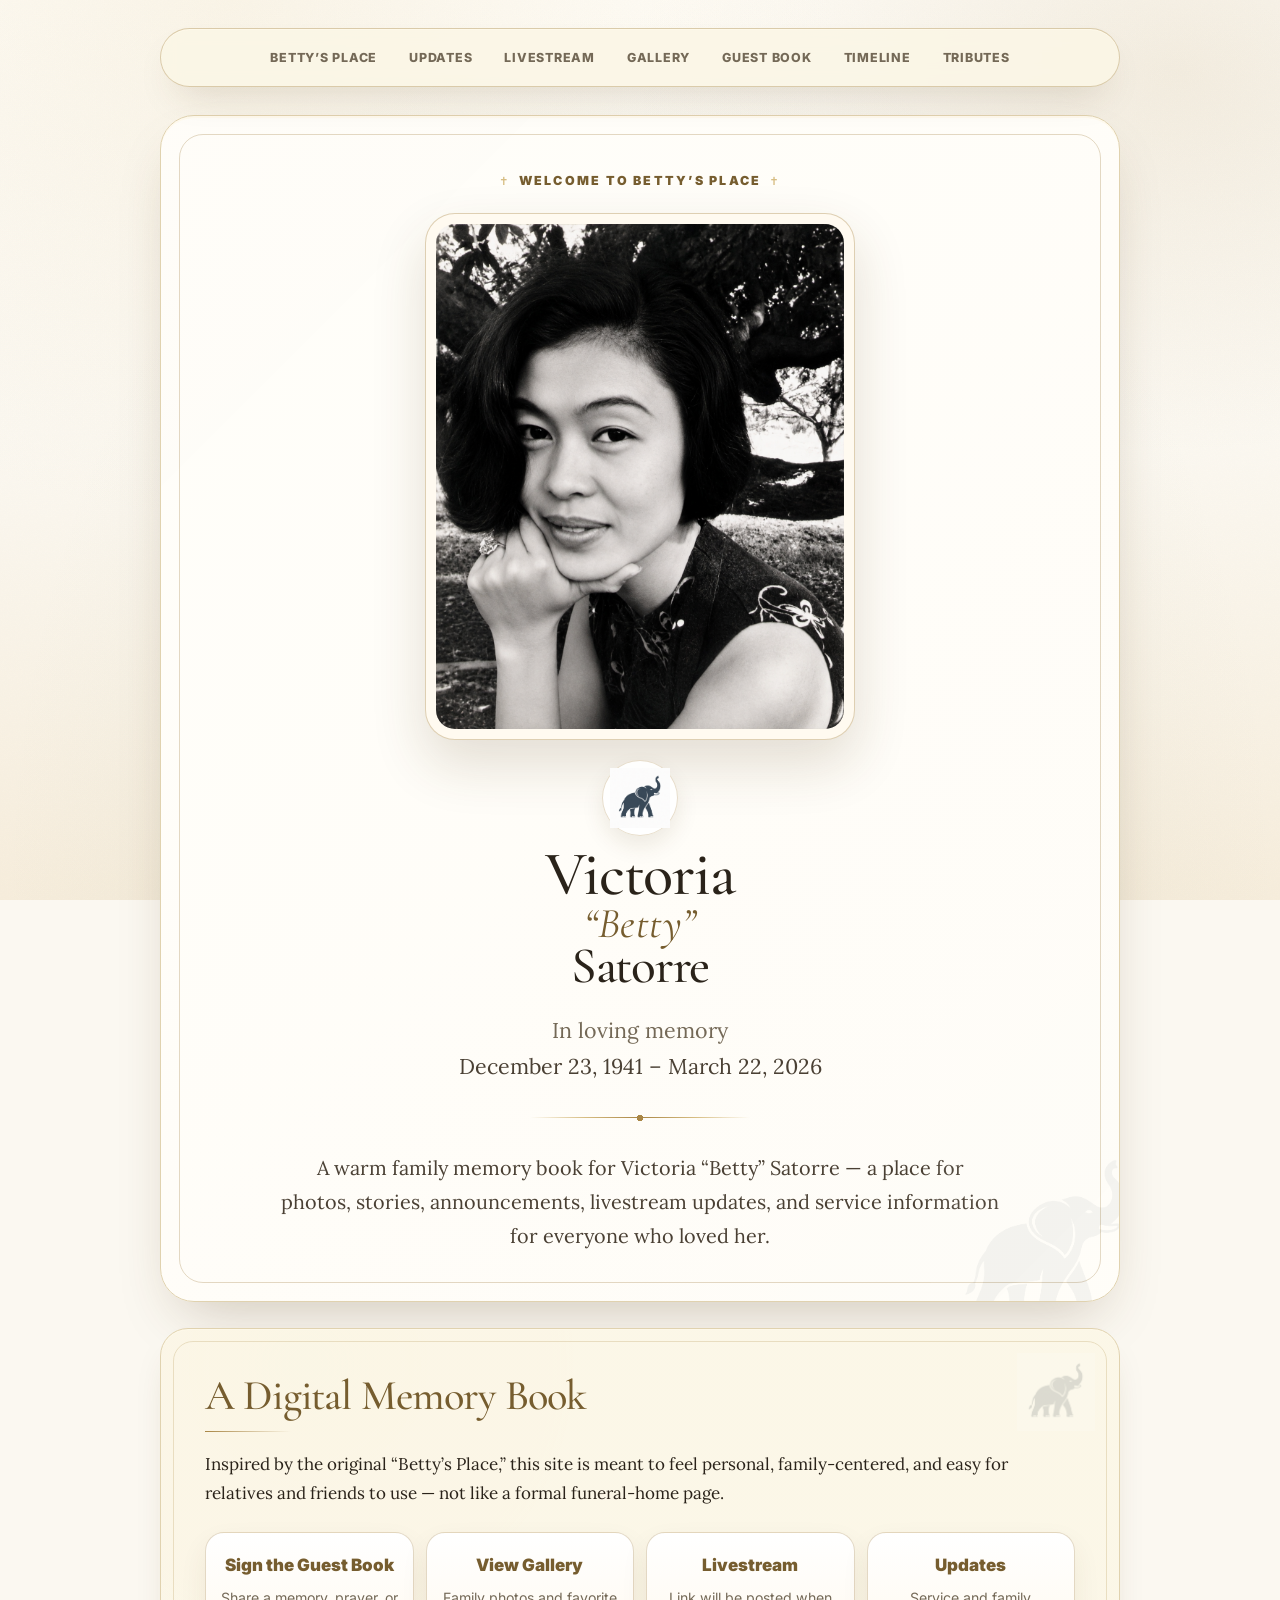
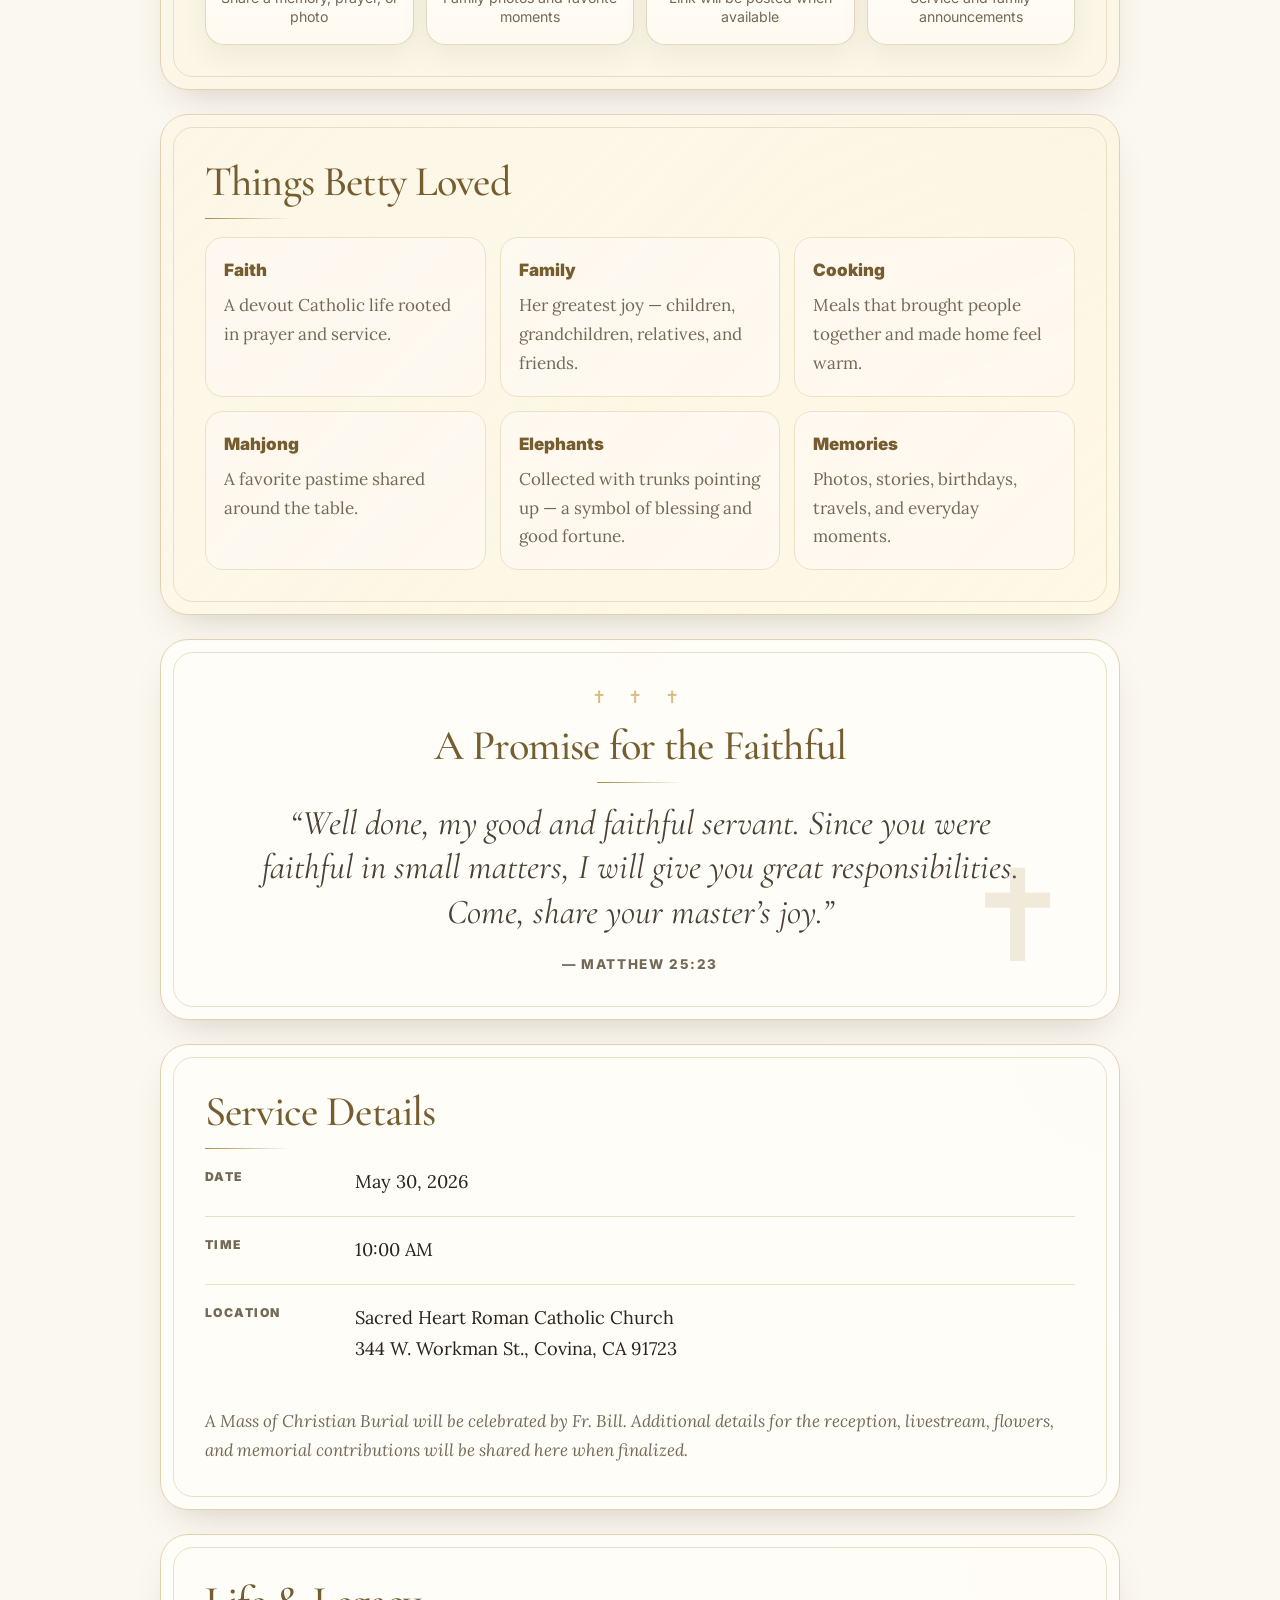
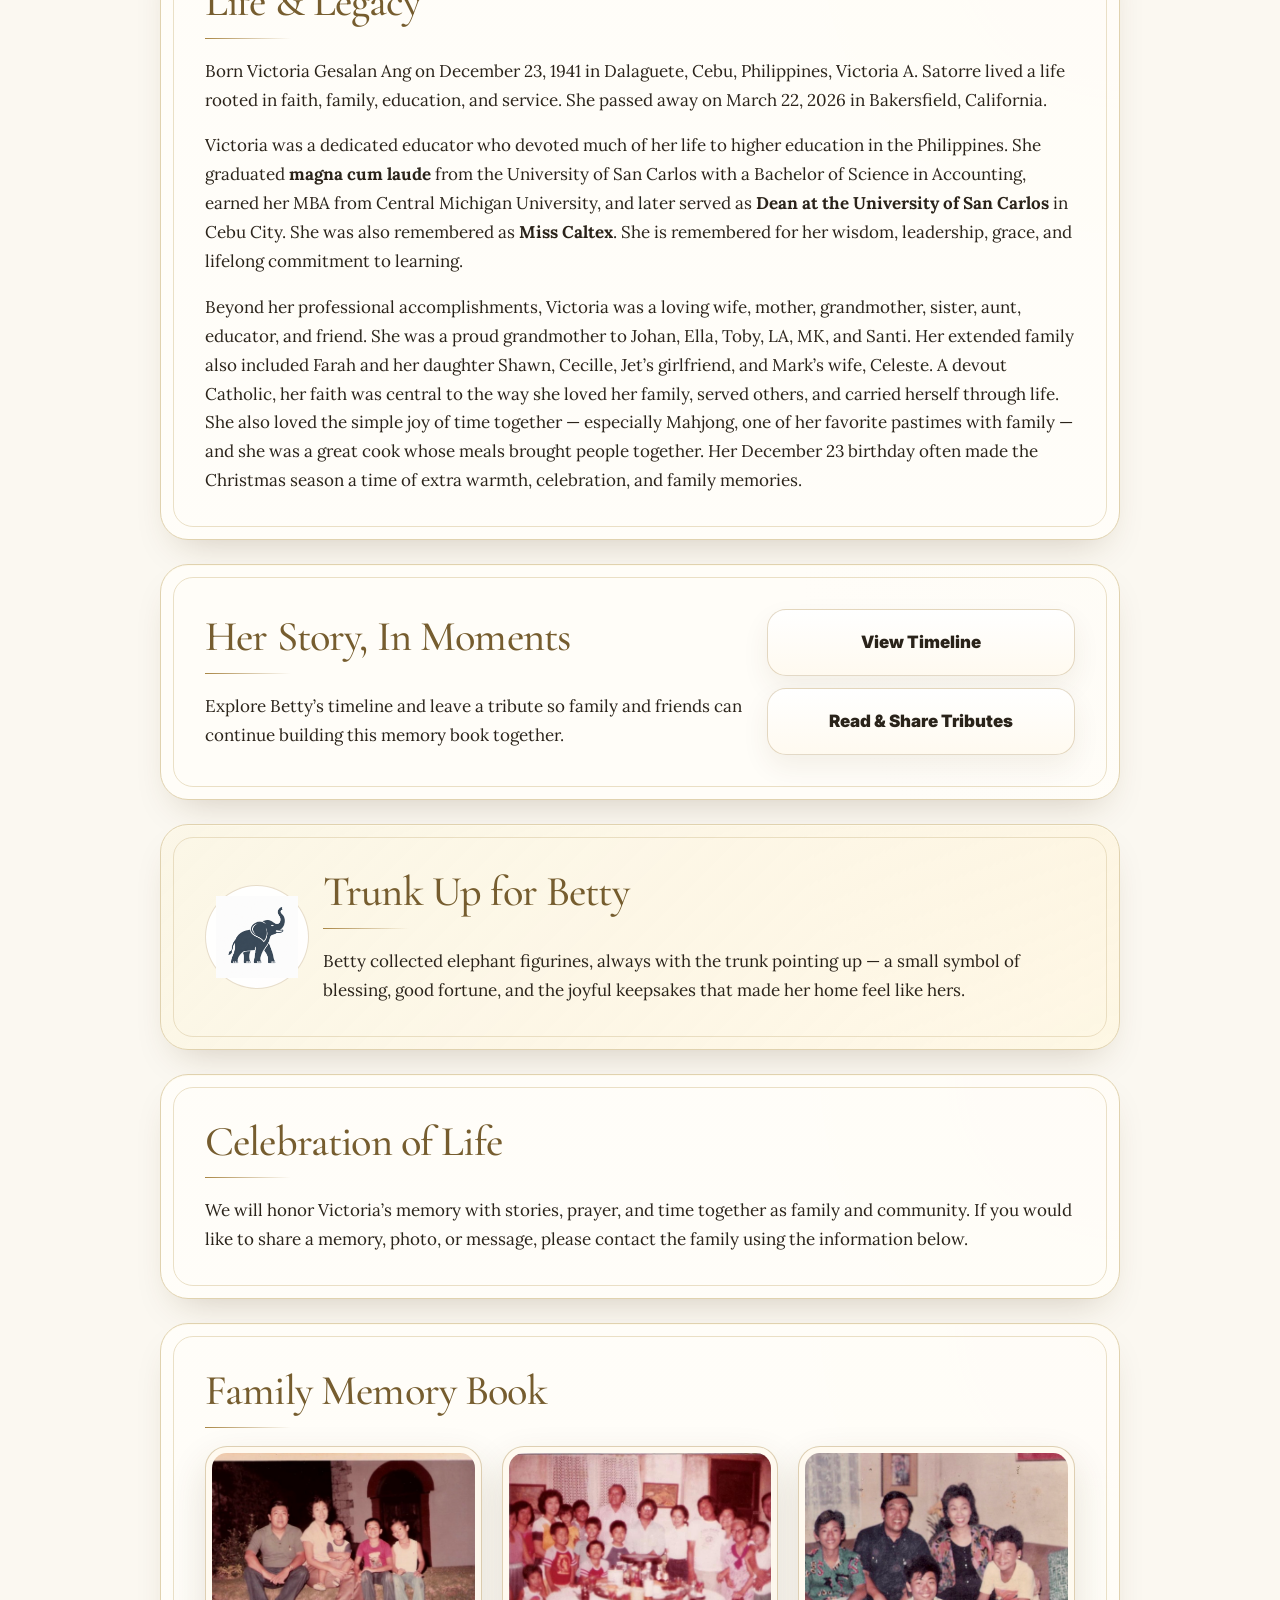
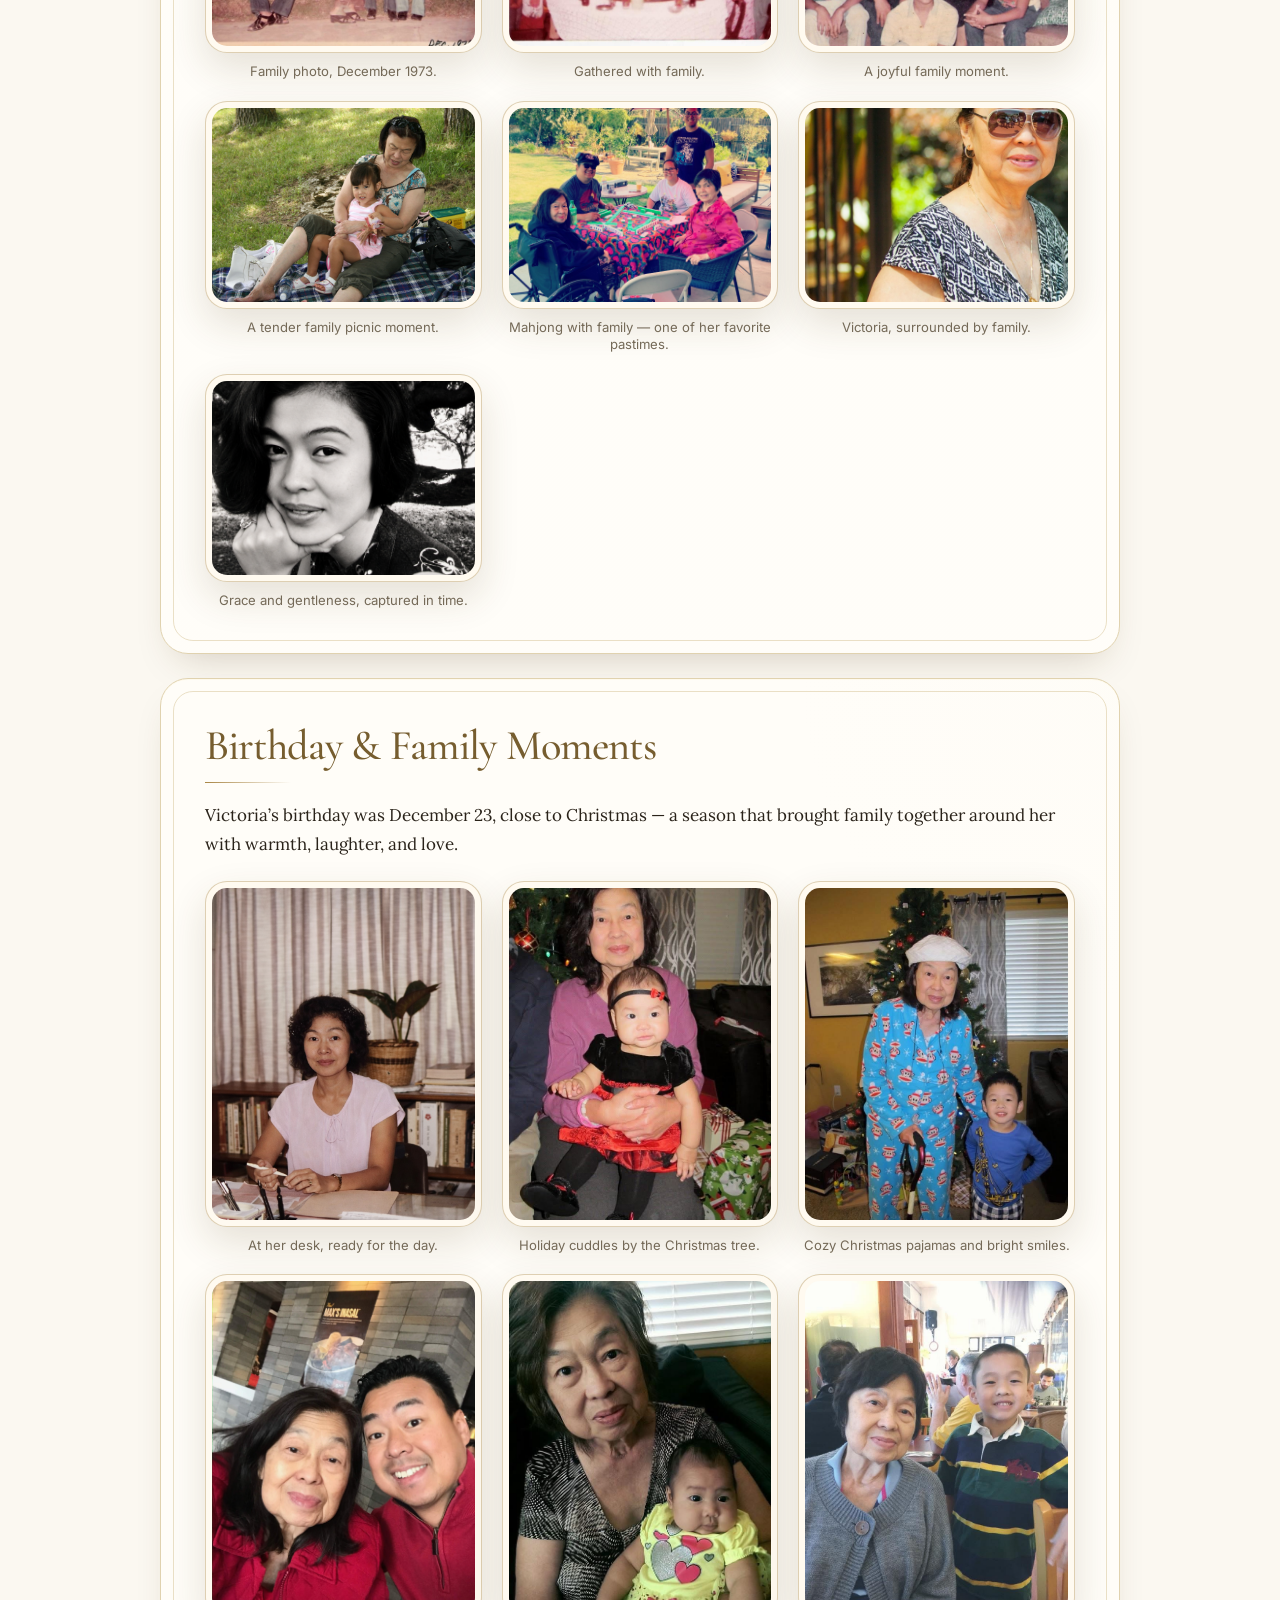
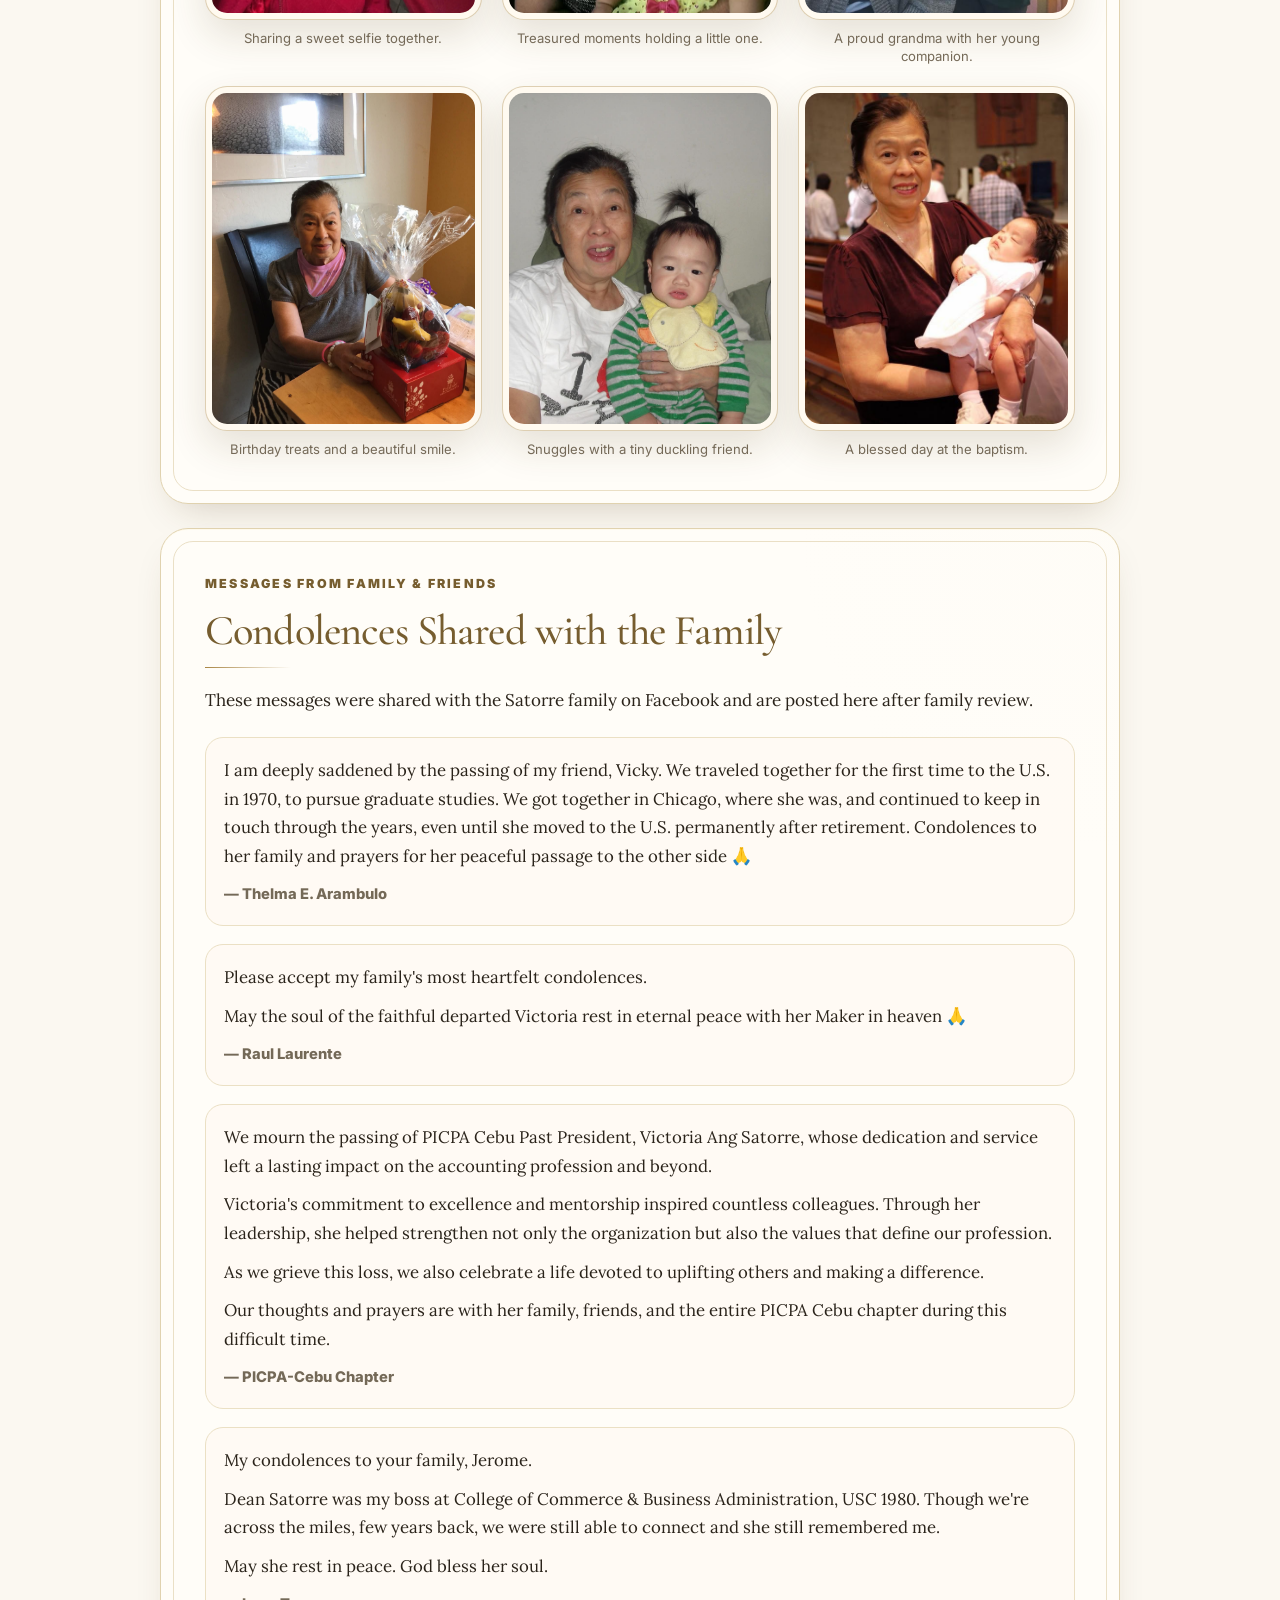
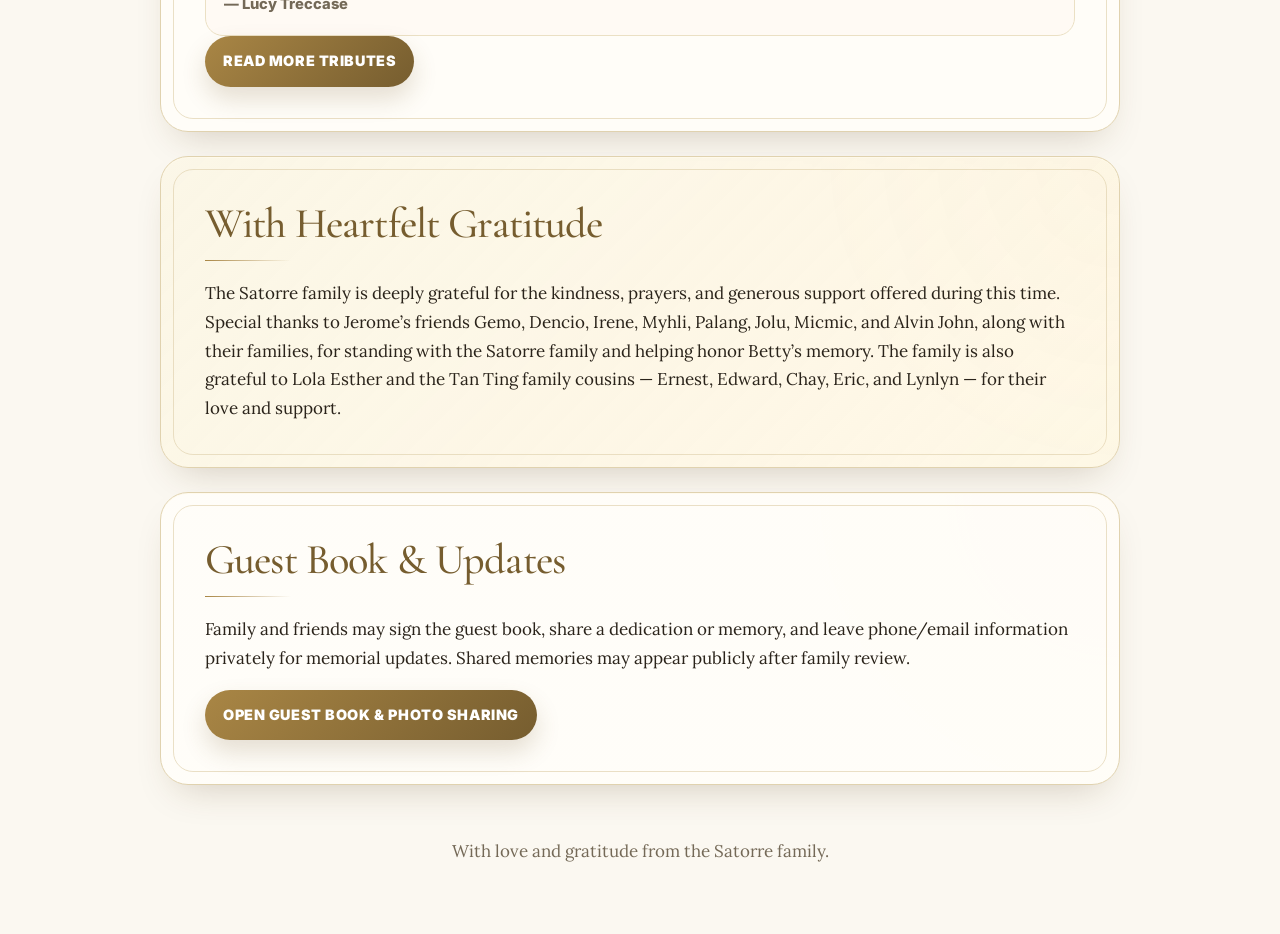
==== index.html @ 103a9309 "Add Catholic scripture promise and cross accents" ====
<!doctype html>
<html lang="en">
<head>
  <meta charset="utf-8" />
  <meta name="viewport" content="width=device-width, initial-scale=1" />
  <title>Betty’s Place | Remembering Victoria “Betty” Satorre</title>
  <meta name="description" content="Betty’s Place — a warm digital memory book for Victoria “Betty” Satorre, with service details, photos, announcements, livestream updates, and guest book information." />
  <meta property="og:title" content="Betty’s Place | Remembering Victoria “Betty” Satorre" />
  <meta property="og:description" content="A warm family memory book for Victoria “Betty” Satorre with service details, gallery, guest book, livestream updates, and tributes." />
  <meta property="og:image" content="http://victoria.satorre.us/assets/bettys-place-facebook-link-post-2026-05-12.jpg" />
  <meta property="og:url" content="http://victoria.satorre.us/" />
  <meta name="twitter:card" content="summary_large_image" />
  <link rel="stylesheet" href="styles.css" />
</head>
<body>
  <main class="page">


    <nav class="site-nav" aria-label="Memorial site navigation">
      <a href="index.html">Betty’s Place</a>
      <a href="announcements.html">Updates</a>
      <a href="livestream.html">Livestream</a>
      <a href="gallery.html">Gallery</a>
      <a href="share.html">Guest Book</a>
      <a href="timeline.html">Timeline</a>
      <a href="tributes.html">Tributes</a>
    </nav>
    <section class="hero" aria-labelledby="title">
      <p class="eyebrow">Welcome to Betty’s Place</p>
      <figure class="hero-photo hero-photo-primary">
        <img src="assets/photos/shared/victoria-young-portrait-bw.png" alt="Black-and-white portrait of Victoria “Betty” Satorre as a young woman" />
      </figure>
      <div class="hero-title-lockup">
        <div class="elephant-charm" aria-label="Trunk-up elephant motif honoring Betty’s figurine collection">
          <img src="assets/betty-elephant-logo.png" alt="" aria-hidden="true" />
        </div>
        <h1 id="title"><span>Victoria</span> <em>“Betty”</em> <span>Satorre</span></h1>
      </div>
      <p class="dates">In loving memory<br><span>December 23, 1941 – March 22, 2026</span></p>
      <div class="divider" aria-hidden="true"></div>
      <p class="intro">
        A warm family memory book for Victoria “Betty” Satorre — a place for photos,
        stories, announcements, livestream updates, and service information for everyone
        who loved her.
      </p>
    </section>


    <section class="card memory-book" aria-labelledby="memory-book-title">
      <h2 id="memory-book-title">A Digital Memory Book</h2>
      <p>
        Inspired by the original “Betty’s Place,” this site is meant to feel personal,
        family-centered, and easy for relatives and friends to use — not like a formal
        funeral-home page.
      </p>
      <div class="feature-links" aria-label="Quick links">
        <a href="share.html"><span>Sign the Guest Book</span><small>Share a memory, prayer, or photo</small></a>
        <a href="gallery.html"><span>View Gallery</span><small>Family photos and favorite moments</small></a>
        <a href="livestream.html"><span>Livestream</span><small>Link will be posted when available</small></a>
        <a href="announcements.html"><span>Updates</span><small>Service and family announcements</small></a>
      </div>
    </section>


    <section class="card loved-card" aria-labelledby="things-loved">
      <h2 id="things-loved">Things Betty Loved</h2>
      <div class="loved-grid">
        <div><strong>Faith</strong><span>A devout Catholic life rooted in prayer and service.</span></div>
        <div><strong>Family</strong><span>Her greatest joy — children, grandchildren, relatives, and friends.</span></div>
        <div><strong>Cooking</strong><span>Meals that brought people together and made home feel warm.</span></div>
        <div><strong>Mahjong</strong><span>A favorite pastime shared around the table.</span></div>
        <div><strong>Elephants</strong><span>Collected with trunks pointing up — a symbol of blessing and good fortune.</span></div>
        <div><strong>Memories</strong><span>Photos, stories, birthdays, travels, and everyday moments.</span></div>
      </div>
    </section>

    <section class="card scripture-card" aria-labelledby="faith-promise">
      <p class="cross-row" aria-hidden="true">✝︎ ✝︎ ✝︎</p>
      <h2 id="faith-promise">A Promise for the Faithful</h2>
      <blockquote>
        <p>“Well done, my good and faithful servant. Since you were faithful in small matters, I will give you great responsibilities. Come, share your master’s joy.”</p>
        <cite>— Matthew 25:23</cite>
      </blockquote>
    </section>

    <section class="card details" aria-labelledby="service-details">
      <h2 id="service-details">Service Details</h2>
      <dl>
        <div>
          <dt>Date</dt>
          <dd>May 30, 2026</dd>
        </div>
        <div>
          <dt>Time</dt>
          <dd>10:00 AM</dd>
        </div>
        <div>
          <dt>Location</dt>
          <dd>
            Sacred Heart Roman Catholic Church<br />
            344 W. Workman St., Covina, CA 91723
          </dd>
        </div>
      </dl>
      <p class="note">
        A Mass of Christian Burial will be celebrated by Fr. Bill.
        Additional details for the reception, livestream, flowers,
        and memorial contributions will be shared here when finalized.
      </p>
    </section>

    <section class="card" aria-labelledby="legacy">
      <h2 id="legacy">Life &amp; Legacy</h2>
      <p>
        Born Victoria Gesalan Ang on December 23, 1941 in Dalaguete, Cebu, Philippines,
        Victoria A. Satorre lived a life rooted in faith, family, education, and service.
        She passed away on March 22, 2026 in Bakersfield, California.
      </p>
      <p>
        Victoria was a dedicated educator who devoted much of her life to higher education
        in the Philippines. She graduated <strong>magna cum laude</strong> from the University of
        San Carlos with a Bachelor of Science in Accounting, earned her MBA from
        Central Michigan University, and later served as <strong>Dean at the University of San Carlos</strong>
        in Cebu City. She was also remembered as <strong>Miss Caltex</strong>. She is remembered for
        her wisdom, leadership, grace, and lifelong commitment to learning.
      </p>
      <p>
        Beyond her professional accomplishments, Victoria was a loving wife, mother,
        grandmother, sister, aunt, educator, and friend. She was a proud grandmother to
        Johan, Ella, Toby, LA, MK, and Santi. Her extended family also included Farah and
        her daughter Shawn, Cecille, Jet’s girlfriend, and Mark’s wife, Celeste. A devout Catholic, her faith
        was central to the way she loved her family, served others, and carried herself through life.
        She also loved the simple joy of time together — especially Mahjong, one of her
        favorite pastimes with family — and she was a great cook whose meals brought people
        together. Her December 23 birthday often made the Christmas season a time of extra
        warmth, celebration, and family memories.
      </p>
    </section>


    <section class="card two-column-card" aria-labelledby="more-stories">
      <div>
        <h2 id="more-stories">Her Story, In Moments</h2>
        <p>Explore Betty’s timeline and leave a tribute so family and friends can continue building this memory book together.</p>
      </div>
      <div class="quick-links stacked">
        <a href="timeline.html">View Timeline</a>
        <a href="tributes.html">Read &amp; Share Tributes</a>
      </div>
    </section>

    <section class="card keepsake-card" aria-labelledby="elephant-keepsake">
      <div class="keepsake-icon" aria-hidden="true"><img src="assets/betty-elephant-logo.png" alt="" /></div>
      <div>
        <h2 id="elephant-keepsake">Trunk Up for Betty</h2>
        <p>
          Betty collected elephant figurines, always with the trunk pointing up — a small
          symbol of blessing, good fortune, and the joyful keepsakes that made her home feel like hers.
        </p>
      </div>
    </section>

    <section class="card" aria-labelledby="celebration">
      <h2 id="celebration">Celebration of Life</h2>
      <p>
        We will honor Victoria’s memory with stories, prayer, and time together as family
        and community. If you would like to share a memory, photo, or message, please contact
        the family using the information below.
      </p>
    </section>

    <section class="card" aria-labelledby="family-photos">
      <h2 id="family-photos">Family Memory Book</h2>
      <div class="photo-grid">
        <figure>
          <img src="assets/photos/victoria-family-dec-1973.jpg" alt="Vintage family photo seated outside a home, dated December 1973" />
          <figcaption>Family photo, December 1973.</figcaption>
        </figure>
        <figure>
          <img src="assets/photos/victoria-family-gathering.jpg" alt="Large family gathering around a table" />
          <figcaption>Gathered with family.</figcaption>
        </figure>
        <figure>
          <img src="assets/photos/victoria-family-couch-color.jpg" alt="Vintage family photo seated together on a couch" />
          <figcaption>A joyful family moment.</figcaption>
        </figure>
        <figure>
          <img src="assets/photos/victoria-picnic-grandchild.jpg" alt="Outdoor family picnic moment with Victoria seated with a young child" />
          <figcaption>A tender family picnic moment.</figcaption>
        </figure>
        <figure>
          <img src="assets/photos/victoria-mahjong.jpg" alt="Family gathered outdoors around a Mahjong table" />
          <figcaption>Mahjong with family — one of her favorite pastimes.</figcaption>
        </figure>
        <figure>
          <img src="assets/photos/victoria-hero-portrait.jpg" alt="Outdoor portrait of Victoria A. Satorre" />
          <figcaption>Victoria, surrounded by family.</figcaption>
        </figure>
        <figure>
          <img src="assets/photos/shared/victoria-young-portrait-bw.png" alt="Black-and-white portrait of Victoria as a young woman" />
          <figcaption>Grace and gentleness, captured in time.</figcaption>
        </figure>
      </div>
    </section>


    <section class="card" aria-labelledby="birthday-memories">
      <h2 id="birthday-memories">Birthday &amp; Family Moments</h2>
      <p>
        Victoria’s birthday was December 23, close to Christmas — a season that brought
        family together around her with warmth, laughter, and love.
      </p>
      <div class="photo-grid birthday-grid">
        <figure>
          <img src="assets/photos/birthday-family/victoria-birthday-01.png" alt="Victoria at a desk" />
          <figcaption>At her desk, ready for the day.</figcaption>
        </figure>
        <figure>
          <img src="assets/photos/birthday-family/victoria-birthday-02.jpg" alt="Victoria holding a baby near a Christmas tree" />
          <figcaption>Holiday cuddles by the Christmas tree.</figcaption>
        </figure>
        <figure>
          <img src="assets/photos/birthday-family/victoria-birthday-03.jpg" alt="Victoria in Christmas pajamas beside a child" />
          <figcaption>Cozy Christmas pajamas and bright smiles.</figcaption>
        </figure>
        <figure>
          <img src="assets/photos/birthday-family/victoria-birthday-05.jpg" alt="Victoria sharing a selfie moment" />
          <figcaption>Sharing a sweet selfie together.</figcaption>
        </figure>
        <figure>
          <img src="assets/photos/birthday-family/victoria-birthday-06.jpg" alt="Victoria holding a baby" />
          <figcaption>Treasured moments holding a little one.</figcaption>
        </figure>
        <figure>
          <img src="assets/photos/birthday-family/victoria-birthday-07.jpg" alt="Victoria seated beside a child" />
          <figcaption>A proud grandma with her young companion.</figcaption>
        </figure>
        <figure>
          <img src="assets/photos/birthday-family/victoria-birthday-08.jpg" alt="Victoria with birthday treats" />
          <figcaption>Birthday treats and a beautiful smile.</figcaption>
        </figure>
        <figure>
          <img src="assets/photos/birthday-family/victoria-birthday-09.jpg" alt="Victoria holding a small duckling" />
          <figcaption>Snuggles with a tiny duckling friend.</figcaption>
        </figure>
        <figure>
          <img src="assets/photos/birthday-family/victoria-birthday-10.jpg" alt="Victoria holding a baby in church" />
          <figcaption>A blessed day at the baptism.</figcaption>
        </figure>
      </div>
    </section>


    <section class="card" aria-labelledby="facebook-messages">
      <p class="eyebrow">Messages from Family &amp; Friends</p>
      <h2 id="facebook-messages">Condolences Shared with the Family</h2>
      <p>
        These messages were shared with the Satorre family on Facebook and are posted here after family review.
      </p>
      <div class="condolence-list featured-condolences">
        <article class="condolence-item">
          <blockquote>
            <p>I am deeply saddened by the passing of my friend, Vicky. We traveled together for the first time to the U.S. in 1970, to pursue graduate studies. We got together in Chicago, where she was, and continued to keep in touch through the years, even until she moved to the U.S. permanently after retirement. Condolences to her family and prayers for her peaceful passage to the other side 🙏</p>
          </blockquote>
          <p class="condolence-author">— Thelma E. Arambulo</p>
        </article>
        <article class="condolence-item">
          <blockquote>
            <p>Please accept my family&#x27;s most heartfelt condolences.</p><p>May the soul of the faithful departed Victoria rest in eternal peace with her Maker in heaven 🙏</p>
          </blockquote>
          <p class="condolence-author">— Raul Laurente</p>
        </article>
        <article class="condolence-item">
          <blockquote>
            <p>We mourn the passing of PICPA Cebu Past President, Victoria Ang Satorre, whose dedication and service left a lasting impact on the accounting profession and beyond.</p><p>Victoria&#x27;s commitment to excellence and mentorship inspired countless colleagues. Through her leadership, she helped strengthen not only the organization but also the values that define our profession.</p><p>As we grieve this loss, we also celebrate a life devoted to uplifting others and making a difference.</p><p>Our thoughts and prayers are with her family, friends, and the entire PICPA Cebu chapter during this difficult time.</p>
          </blockquote>
          <p class="condolence-author">— PICPA-Cebu Chapter</p>
        </article>
        <article class="condolence-item">
          <blockquote>
            <p>My condolences to your family, Jerome.</p><p>Dean Satorre was my boss at College of Commerce &amp; Business Administration, USC 1980. Though we&#x27;re across the miles, few years back, we were still able to connect and she still remembered me.</p><p>May she rest in peace. God bless her soul.</p>
          </blockquote>
          <p class="condolence-author">— Lucy Treccase</p>
        </article>
      </div>
      <p><a class="button-link" href="tributes.html#facebook-condolences">Read More Tributes</a></p>
    </section>

    <section class="card gratitude-card" aria-labelledby="gratitude">
      <h2 id="gratitude">With Heartfelt Gratitude</h2>
      <p>
        The Satorre family is deeply grateful for the kindness, prayers, and generous support
        offered during this time. Special thanks to Jerome’s friends Gemo, Dencio, Irene,
        Myhli, Palang, Jolu, Micmic, and Alvin John, along with their families, for standing
        with the Satorre family and helping honor Betty’s memory. The family is also grateful
        to Lola Esther and the Tan Ting family cousins — Ernest, Edward, Chay, Eric, and Lynlyn —
        for their love and support.
      </p>
    </section>

    <section class="card" aria-labelledby="family-contact">
      <h2 id="family-contact">Guest Book &amp; Updates</h2>
      <p>
        Family and friends may sign the guest book, share a dedication or memory, and leave phone/email
        information privately for memorial updates. Shared memories may appear publicly after family review.
      </p>
      <p><a class="button-link" href="share.html">Open Guest Book &amp; Photo Sharing</a></p>
    </section>

    <footer>
      <p>With love and gratitude from the Satorre family.</p>
    </footer>
  </main>
</body>
</html>
---- styles.css ----
@import url('https://fonts.googleapis.com/css2?family=Cormorant+Garamond:ital,wght@0,400;0,500;0,600;1,400;1,500&family=Lora:ital,wght@0,400;0,500;0,600;1,400;1,500&family=Inter:wght@500;600;700;800;900&display=swap');

:root {
  --paper: #fbf8f1;
  --paper-deep: #f1e7d1;
  --card: #fffdf8;
  --card-warm: #fffaf0;
  --ink: #2a231a;
  --ink-soft: #4a4034;
  --muted: #746957;
  --muted-2: #9a8a72;
  --gold: #a98645;
  --gold-2: #d7bd82;
  --gold-deep: #765d2f;
  --seal-cream: #fffaf0;
  --seal-rim: #d7bd82;
  --sage: #7a8a6b;
  --rose: #d8c2a9;
  --line: #e0d2af;
  --line-soft: #ebe0c4;
  --shadow-1: 0 1px 0 rgba(255, 250, 235, .8) inset, 0 18px 38px -18px rgba(80, 55, 20, .25);
  --shadow-2: 0 2px 0 rgba(255, 250, 235, .85) inset, 0 26px 60px -22px rgba(80, 55, 20, .28);
  --serif: 'Cormorant Garamond', 'Adobe Caslon Pro', Georgia, 'Times New Roman', serif;
  --body: 'Lora', Georgia, 'Times New Roman', serif;
  --sans: 'Inter', system-ui, -apple-system, BlinkMacSystemFont, 'Segoe UI', sans-serif;
}

* { box-sizing: border-box; }

html { scroll-behavior: smooth; }

body {
  margin: 0;
  color: var(--ink);
  background: var(--paper);
  font-family: var(--body);
  font-size: 17px;
  line-height: 1.7;
  text-rendering: optimizeLegibility;
  -webkit-font-smoothing: antialiased;
}

body::before {
  content: "";
  position: fixed;
  inset: 0;
  z-index: -2;
  pointer-events: none;
  background:
    radial-gradient(ellipse at 18% 0%, rgba(215, 189, 130, .14), transparent 38rem),
    radial-gradient(ellipse at 92% 8%, rgba(156, 120, 54, .12), transparent 34rem),
    radial-gradient(ellipse at 50% 100%, rgba(122, 138, 107, .10), transparent 40rem),
    linear-gradient(180deg, #fffdf8 0%, var(--paper) 48%, #f6eddc 100%);
}

body::after {
  content: "";
  position: fixed;
  inset: 0;
  z-index: -1;
  pointer-events: none;
  opacity: .33;
  mix-blend-mode: multiply;
  background-image: url("data:image/svg+xml;utf8,<svg xmlns='http://www.w3.org/2000/svg' width='240' height='240'><filter id='n'><feTurbulence type='fractalNoise' baseFrequency='0.85' numOctaves='2' stitchTiles='stitch'/><feColorMatrix values='0 0 0 0 0.55 0 0 0 0 0.45 0 0 0 0 0.30 0 0 0 0.06 0'/></filter><rect width='100%' height='100%' filter='url(%23n)'/></svg>");
}

::selection { background: rgba(156, 120, 54, .25); }

.page {
  width: min(960px, calc(100% - 32px));
  margin: 0 auto;
  padding: 28px 0 60px;
}

.site-nav {
  position: sticky;
  top: 12px;
  z-index: 5;
  display: flex;
  flex-wrap: wrap;
  justify-content: center;
  gap: 8px;
  margin: 0 auto 28px;
  padding: 10px;
  background: rgba(251, 246, 230, .86);
  border: 1px solid rgba(156, 120, 54, .34);
  border-radius: 999px;
  box-shadow: var(--shadow-1);
  backdrop-filter: blur(10px);
}

.site-nav a {
  padding: 8px 12px;
  color: var(--muted);
  border-radius: 999px;
  font-family: var(--sans);
  font-size: .78rem;
  font-weight: 800;
  letter-spacing: .06em;
  text-decoration: none;
  text-transform: uppercase;
}

.site-nav a:hover {
  color: var(--ink);
  background: rgba(200, 167, 106, .2);
}

.hero {
  position: relative;
  overflow: hidden;
  margin-bottom: 26px;
  padding: clamp(30px, 6vw, 54px) clamp(20px, 5vw, 54px) clamp(30px, 5vw, 48px);
  text-align: center;
  background:
    linear-gradient(rgba(255, 253, 248, .95), rgba(255, 253, 248, .95)),
    linear-gradient(135deg, rgba(255, 255, 255, .98), rgba(251, 248, 241, .88));
  border: 1px solid var(--line);
  border-radius: 34px;
  box-shadow: var(--shadow-2);
}

.hero::before {
  content: "";
  position: absolute;
  inset: 18px;
  border: 1px solid rgba(156, 120, 54, .28);
  border-radius: 24px;
  pointer-events: none;
}

.hero::after {
  content: "";
  position: absolute;
  right: -42px;
  bottom: -58px;
  width: 230px;
  height: 230px;
  opacity: .055;
  background: url('assets/betty-elephant-logo.png') center / contain no-repeat;
  pointer-events: none;
}

.eyebrow {
  margin: 0 0 14px;
  color: var(--gold-deep);
  font-family: var(--sans);
  font-size: .78rem;
  font-weight: 900;
  letter-spacing: .18em;
  text-transform: uppercase;
}

h1,
h2 {
  font-family: var(--serif);
  letter-spacing: -.02em;
}

h1 {
  margin: 0;
  color: var(--ink);
  display: grid;
  gap: .02em;
  justify-items: center;
  font-size: clamp(2rem, 5vw, 3.9rem);
  font-weight: 500;
  line-height: .92;
}

.compact h1 { font-size: clamp(2.35rem, 5.6vw, 4.2rem); }

h1 span,
h1 em {
  display: block;
}

h1 em {
  color: var(--gold-deep);
  font-size: .68em;
  font-style: italic;
  font-weight: 400;
  letter-spacing: .01em;
}

h1 span:last-child {
  margin-top: -.04em;
  font-size: .82em;
}

.dates {
  margin: 22px 0 0;
  color: var(--muted);
  font-size: clamp(1.05rem, 2.6vw, 1.34rem);
}

.dates span { color: var(--ink-soft); }

.divider {
  width: min(220px, 52%);
  height: 11px;
  margin: 28px auto;
  background:
    radial-gradient(circle, var(--gold) 0 3px, transparent 3.5px) center / 22px 10px no-repeat,
    linear-gradient(90deg, transparent, var(--gold-2), var(--gold), var(--gold-2), transparent) center / 100% 1px no-repeat;
}

.intro {
  max-width: 720px;
  margin: 0 auto;
  color: var(--ink-soft);
  font-size: clamp(1.08rem, 2.1vw, 1.24rem);
}

.hero-photo {
  width: min(560px, 100%);
  margin: 30px auto 0;
}

.hero-photo-primary {
  width: min(430px, 88%);
  margin-top: 22px;
}

.hero-photo img,
.photo-grid img {
  display: block;
  width: 100%;
  height: auto;
  background: var(--card-warm);
  border: 1px solid rgba(156, 120, 54, .33);
  border-radius: 22px;
  box-shadow: 0 16px 38px rgba(80, 55, 20, .14);
}

.hero-photo img { padding: 8px; }

.hero-photo-primary img {
  padding: 10px;
  border-radius: 30px;
  box-shadow: 0 24px 54px rgba(80, 55, 20, .16);
}

.hero-title-lockup {
  display: grid;
  justify-items: center;
  gap: 10px;
  margin-top: 20px;
}

.elephant-charm {
  display: grid;
  place-items: center;
  width: 76px;
  height: 76px;
  margin: 0 auto;
  padding: 7px;
  background: rgba(255, 255, 255, .92);
  border: 1px solid rgba(169, 134, 69, .28);
  border-radius: 50%;
  box-shadow: 0 10px 22px rgba(80, 55, 20, .10);
}

.elephant-charm img,
.keepsake-icon img {
  display: block;
  width: 100%;
  height: 100%;
}

.card {
  position: relative;
  overflow: hidden;
  margin: 24px auto;
  padding: clamp(24px, 5vw, 44px);
  background:
    linear-gradient(rgba(255, 253, 248, .94), rgba(255, 253, 248, .94)),
    radial-gradient(circle at top right, rgba(200, 167, 106, .15), transparent 20rem),
    var(--card);
  border: 1px solid var(--line);
  border-radius: 28px;
  box-shadow: var(--shadow-1);
}

.card::before {
  content: "";
  position: absolute;
  inset: 12px;
  border: 1px solid rgba(224, 210, 175, .68);
  border-radius: 20px;
  pointer-events: none;
}

.card > * { position: relative; }

h2 {
  margin: 0 0 18px;
  color: var(--gold-deep);
  font-size: clamp(1.75rem, 4vw, 2.65rem);
  font-weight: 500;
  line-height: 1.08;
}

.card h2::after {
  content: "";
  display: block;
  width: 86px;
  height: 1px;
  margin-top: 13px;
  background: linear-gradient(90deg, var(--gold), transparent);
}

p { margin-top: 0; }

p:last-child { margin-bottom: 0; }

dl { margin: 0; }

dl > div {
  display: grid;
  grid-template-columns: 130px 1fr;
  gap: 20px;
  padding: 18px 0;
  border-top: 1px solid var(--line-soft);
}

dl > div:first-child { border-top: 0; padding-top: 0; }

dt,
.condolence-form label,
.condolence-form legend,
.photo-grid figcaption,
.feature-links span,
.feature-links small,
.loved-grid strong,
.timeline-list time,
.condolence-author,
.form-status,
button,
.button-link,
.quick-links a,
.field-note,
.status-banner {
  font-family: var(--sans);
}

dt {
  color: var(--muted);
  font-size: .76rem;
  font-weight: 900;
  letter-spacing: .12em;
  text-transform: uppercase;
}

dd { margin: 0; font-size: 1.14rem; }

.note {
  margin: 24px 0 0;
  color: var(--muted);
  font-style: italic;
}

.memory-book {
  background:
    linear-gradient(rgba(251, 246, 230, .9), rgba(251, 246, 230, .9)),
    radial-gradient(circle at 15% 10%, rgba(215, 189, 130, .16), transparent 17rem),
    var(--card-warm);
}

.memory-book::after {
  content: "";
  position: absolute;
  right: 24px;
  top: 24px;
  width: 78px;
  height: 78px;
  opacity: .16;
  background: url('assets/betty-elephant-logo.png') center / contain no-repeat;
  pointer-events: none;
}

.feature-links,
.quick-links {
  display: grid;
  grid-template-columns: repeat(4, minmax(0, 1fr));
  gap: 12px;
  margin-top: 24px;
}

.feature-links a,
.quick-links a {
  display: block;
  min-height: 108px;
  padding: 18px 14px;
  color: var(--ink);
  background: linear-gradient(180deg, #ffffff, #fffaf0);
  border: 1px solid rgba(156, 120, 54, .28);
  border-radius: 19px;
  text-align: center;
  text-decoration: none;
  box-shadow: 0 12px 28px rgba(80, 55, 20, .07);
}

.quick-links a { min-height: auto; font-weight: 900; }

.feature-links span {
  display: block;
  margin-bottom: 8px;
  color: var(--gold-deep);
  font-weight: 900;
}

.feature-links small {
  display: block;
  color: var(--muted);
  line-height: 1.35;
}

.loved-card,
.gratitude-card,
.tribute-card,
.keepsake-card {
  background:
    linear-gradient(135deg, rgba(251, 246, 230, .94), rgba(255, 247, 226, .78)),
    radial-gradient(circle at top right, rgba(215, 189, 130, .14), transparent 20rem);
}

.loved-grid {
  display: grid;
  grid-template-columns: repeat(3, minmax(0, 1fr));
  gap: 14px;
}

.loved-grid div,
.timeline-list li,
.condolence-item,
fieldset {
  padding: 18px;
  background: rgba(255, 250, 243, .68);
  border: 1px solid var(--line-soft);
  border-radius: 18px;
}

.loved-grid strong,
.timeline-list time {
  display: block;
  margin-bottom: 6px;
  color: var(--gold-deep);
  font-weight: 900;
}

.loved-grid span { color: var(--muted); }

.two-column-card {
  display: grid;
  grid-template-columns: 1.4fr .8fr;
  gap: 24px;
  align-items: center;
}

.quick-links.stacked {
  grid-template-columns: 1fr;
  margin-top: 0;
}

.keepsake-card {
  display: grid;
  grid-template-columns: 96px 1fr;
  gap: 22px;
  align-items: center;
}

.keepsake-icon {
  display: grid;
  place-items: center;
  width: 104px;
  height: 104px;
  padding: 10px;
  background: rgba(255, 255, 255, .94);
  border: 1px solid rgba(169, 134, 69, .28);
  border-radius: 50%;
}

.photo-grid {
  display: grid;
  grid-template-columns: repeat(3, minmax(0, 1fr));
  gap: 20px;
}

.photo-grid figure { margin: 0; }

.photo-grid img {
  aspect-ratio: 4 / 3;
  object-fit: cover;
  padding: 6px;
}

.birthday-grid { margin-top: 22px; }

.birthday-grid img {
  aspect-ratio: 4 / 5;
  object-fit: cover;
}

.photo-grid figcaption {
  margin-top: 10px;
  color: var(--muted);
  font-size: .82rem;
  line-height: 1.35;
  text-align: center;
}

.timeline-list {
  display: grid;
  gap: 18px;
  margin: 0;
  padding: 0;
  list-style: none;
}

.timeline-list li {
  position: relative;
  padding-left: 30px;
}

.timeline-list li::before {
  content: "";
  position: absolute;
  left: 13px;
  top: 26px;
  width: 7px;
  height: 7px;
  background: var(--gold);
  border-radius: 50%;
}

.condolence-list {
  display: grid;
  gap: 18px;
  margin-top: 22px;
}

.condolence-item blockquote {
  margin: 0;
  color: var(--ink);
  font-size: 1.05rem;
}

.condolence-item blockquote p { margin: 0 0 10px; }
.condolence-item blockquote p:last-child { margin-bottom: 0; }

.condolence-author {
  margin: 12px 0 0;
  color: var(--muted);
  font-size: .92rem;
  font-weight: 800;
}

.condolence-form {
  display: grid;
  gap: 20px;
}

.condolence-form label,
.condolence-form legend {
  color: var(--muted);
  font-size: .88rem;
  font-weight: 800;
}

.condolence-form input,
.condolence-form textarea {
  width: 100%;
  margin-top: 8px;
  padding: 13px 14px;
  color: var(--ink);
  background: #fffaf3;
  border: 1px solid var(--line);
  border-radius: 14px;
  font: 1rem/1.4 var(--sans);
}

.condolence-form textarea { resize: vertical; }

.form-grid {
  display: grid;
  grid-template-columns: repeat(2, minmax(0, 1fr));
  gap: 18px;
}

fieldset { margin: 0; }

.checkbox {
  display: flex;
  gap: 10px;
  align-items: flex-start;
  margin-top: 10px;
  color: var(--ink) !important;
  font-weight: 500 !important;
}

.checkbox input {
  width: auto;
  margin: 3px 0 0;
}

.privacy-note,
.field-note {
  margin: 0;
  color: var(--muted);
  font-size: .95rem;
}

.field-note { font-size: .82rem; font-weight: 500; }

button,
.button-link {
  display: inline-block;
  width: fit-content;
  padding: 13px 18px;
  color: #fff;
  background: linear-gradient(135deg, var(--gold), var(--gold-deep));
  border: 0;
  border-radius: 999px;
  box-shadow: 0 12px 24px rgba(110, 85, 39, .18);
  font-size: .9rem;
  font-weight: 900;
  letter-spacing: .04em;
  text-decoration: none;
  text-transform: uppercase;
  cursor: pointer;
}

button:hover,
.button-link:hover { filter: brightness(.98); transform: translateY(-1px); }

button:disabled {
  cursor: not-allowed;
  opacity: .58;
  transform: none;
}

.status-banner {
  margin: 0 0 24px;
  padding: 14px 16px;
  color: #5f4b2b;
  background: #fff4dc;
  border: 1px solid #ead09c;
  border-radius: 16px;
  font-size: .95rem;
}

.success-banner {
  color: #3f5f37;
  background: #eef8e9;
  border-color: #b9d7ae;
}

.form-status {
  margin: 0;
  color: var(--muted);
  font-weight: 800;
}

.hidden { display: none; }


/* Subtle Catholic devotional touches */
.hero .eyebrow::before,
.hero .eyebrow::after {
  content: "✝︎";
  display: inline-block;
  margin: 0 .7em;
  color: var(--gold-2);
  font-size: .9em;
  font-weight: 500;
}

.scripture-card {
  text-align: center;
  background:
    linear-gradient(rgba(255, 253, 248, .96), rgba(255, 253, 248, .96)),
    radial-gradient(circle at top, rgba(215, 189, 130, .18), transparent 18rem),
    var(--card);
}

.scripture-card::after {
  content: "✝︎";
  position: absolute;
  right: clamp(24px, 5vw, 48px);
  bottom: clamp(18px, 4vw, 34px);
  color: rgba(169, 134, 69, .16);
  font-family: var(--serif);
  font-size: clamp(4rem, 12vw, 8rem);
  line-height: 1;
  pointer-events: none;
}

.cross-row {
  margin: 0 0 10px;
  color: var(--gold-2);
  font-family: var(--serif);
  font-size: 1.05rem;
  letter-spacing: .55em;
}

.scripture-card h2::after {
  margin-left: auto;
  margin-right: auto;
}

.scripture-card blockquote {
  max-width: 760px;
  margin: 0 auto;
  color: var(--ink-soft);
}

.scripture-card blockquote p {
  margin: 0;
  font-family: var(--serif);
  font-size: clamp(1.45rem, 3.2vw, 2.18rem);
  font-style: italic;
  line-height: 1.28;
}

.scripture-card cite {
  display: block;
  margin-top: 18px;
  color: var(--muted);
  font-family: var(--sans);
  font-size: .84rem;
  font-style: normal;
  font-weight: 800;
  letter-spacing: .12em;
  text-transform: uppercase;
}

footer {
  padding: 28px 16px 8px;
  color: var(--muted);
  text-align: center;
}

@media (max-width: 860px) {
  .feature-links,
  .quick-links,
  .loved-grid { grid-template-columns: 1fr 1fr; }

  .two-column-card { grid-template-columns: 1fr; }
}

@media (max-width: 760px) {
  .photo-grid { grid-template-columns: 1fr; }
}

@media (max-width: 620px) {
  body { font-size: 16px; }
  .page { width: min(100% - 22px, 920px); padding-top: 18px; }
  .site-nav { position: static; border-radius: 22px; }
  .site-nav a { flex: 1 1 auto; text-align: center; }
  .hero { border-radius: 26px; }
  .hero-photo-primary { width: min(360px, 94%); }
  .hero::before { inset: 10px; border-radius: 18px; }
  dl > div { grid-template-columns: 1fr; gap: 4px; }
  .form-grid { grid-template-columns: 1fr; }
  button, .button-link { width: 100%; text-align: center; }
  .keepsake-card { grid-template-columns: 1fr; text-align: center; }
  .keepsake-icon { margin: 0 auto; }
  .card h2::after { margin-left: auto; margin-right: auto; }
}

@media (max-width: 560px) {
  .feature-links,
  .quick-links,
  .loved-grid { grid-template-columns: 1fr; }
}
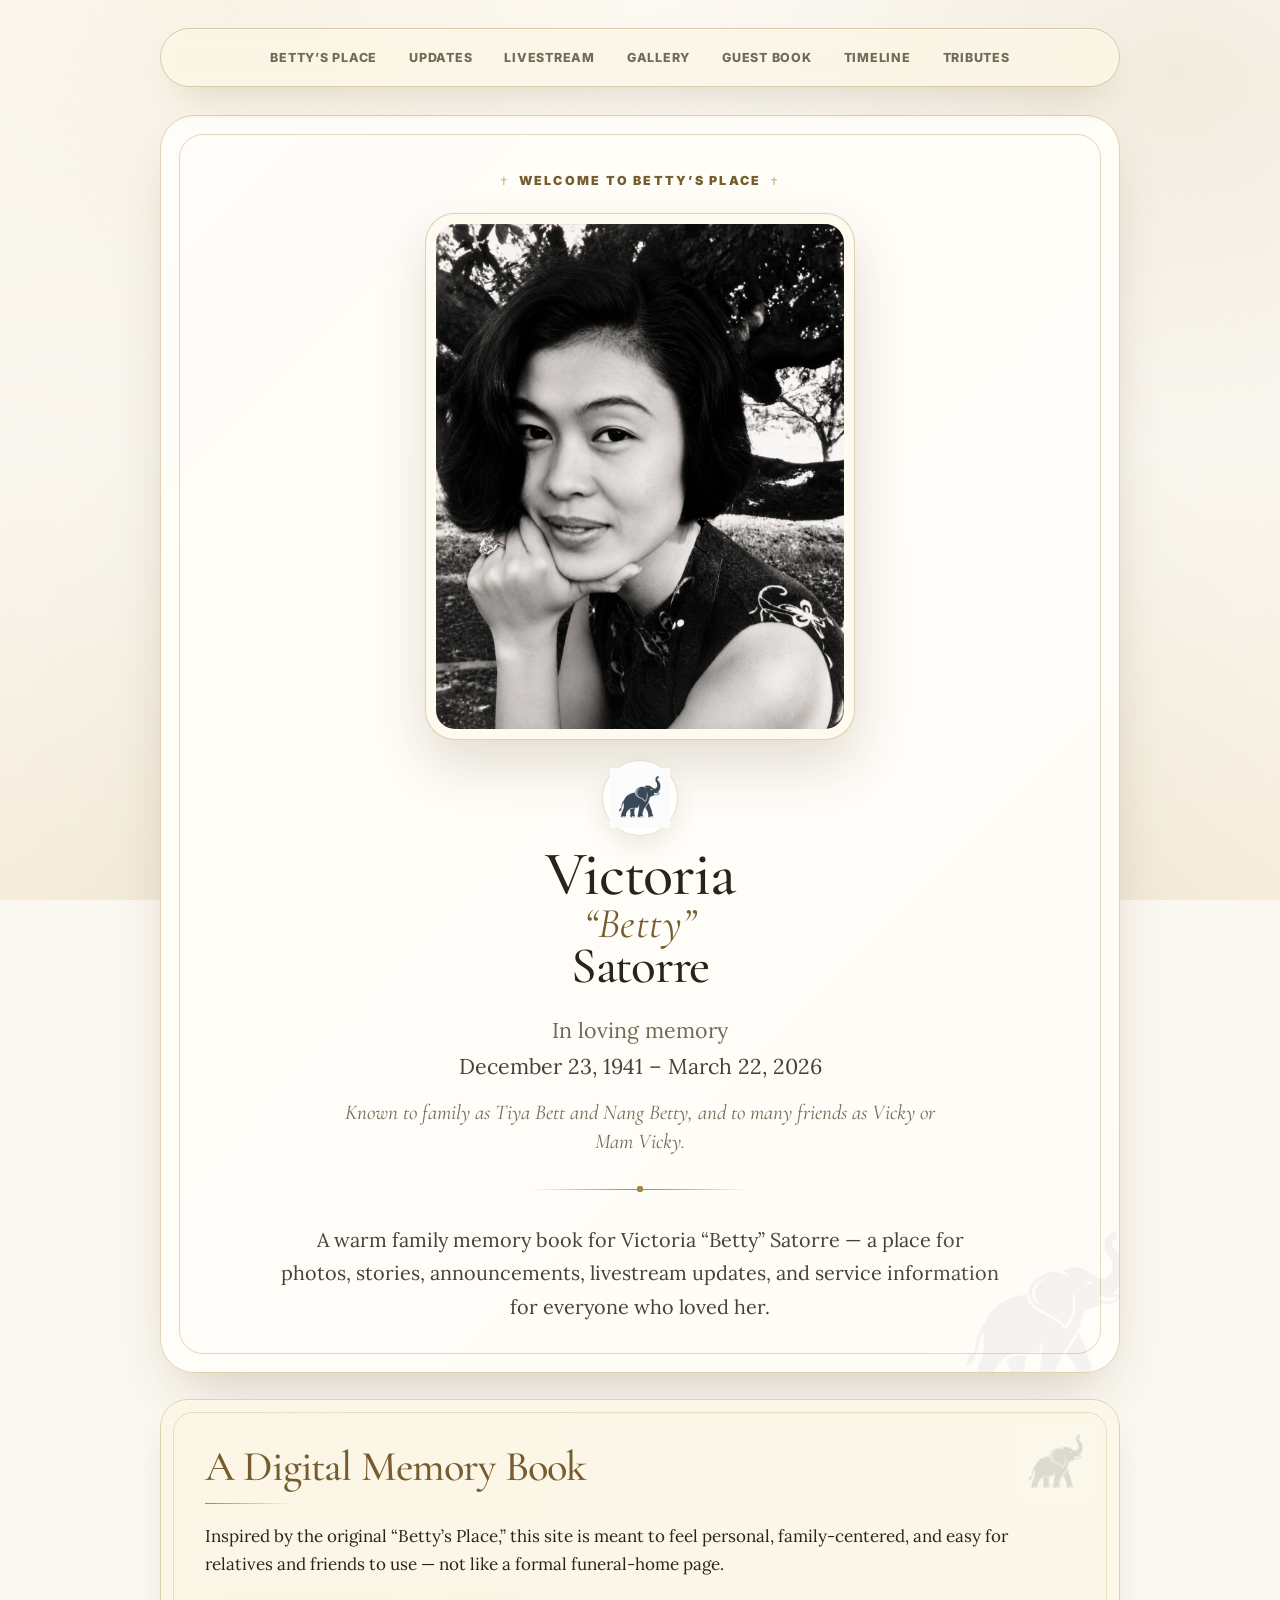
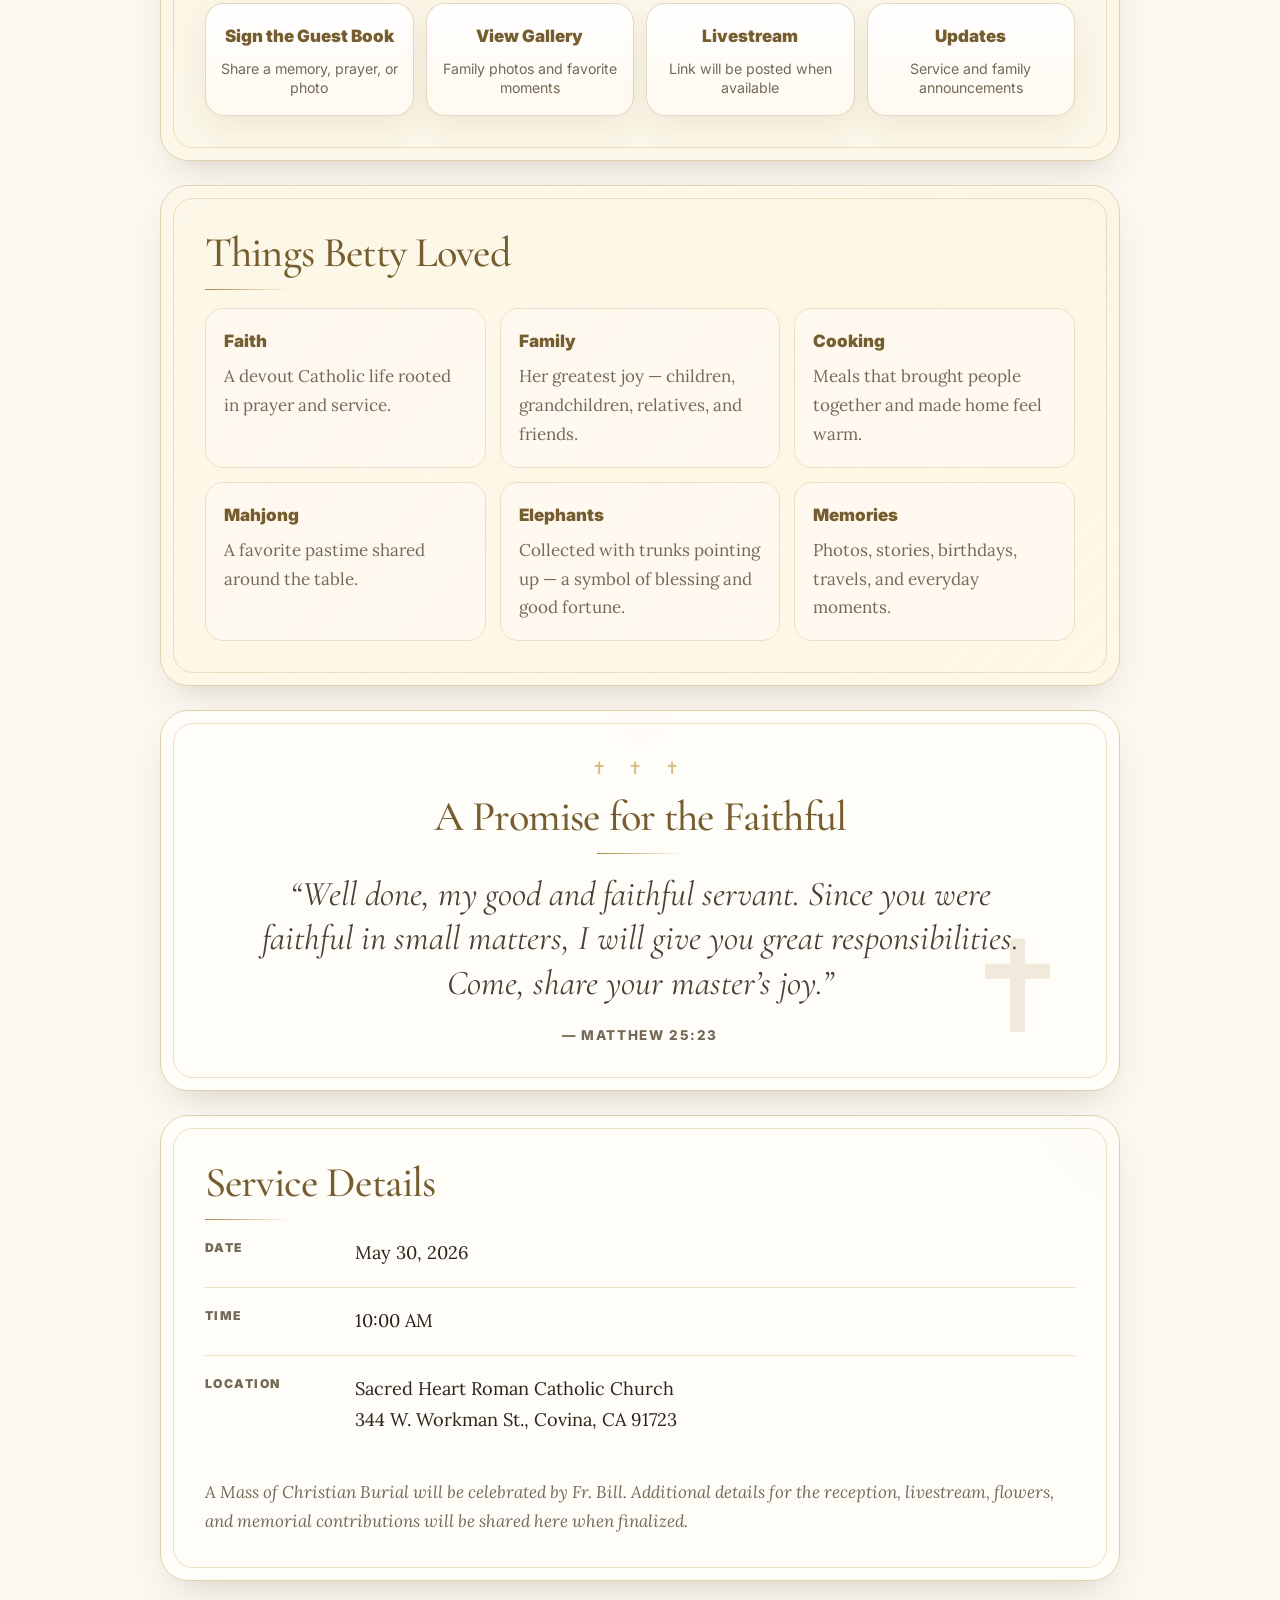
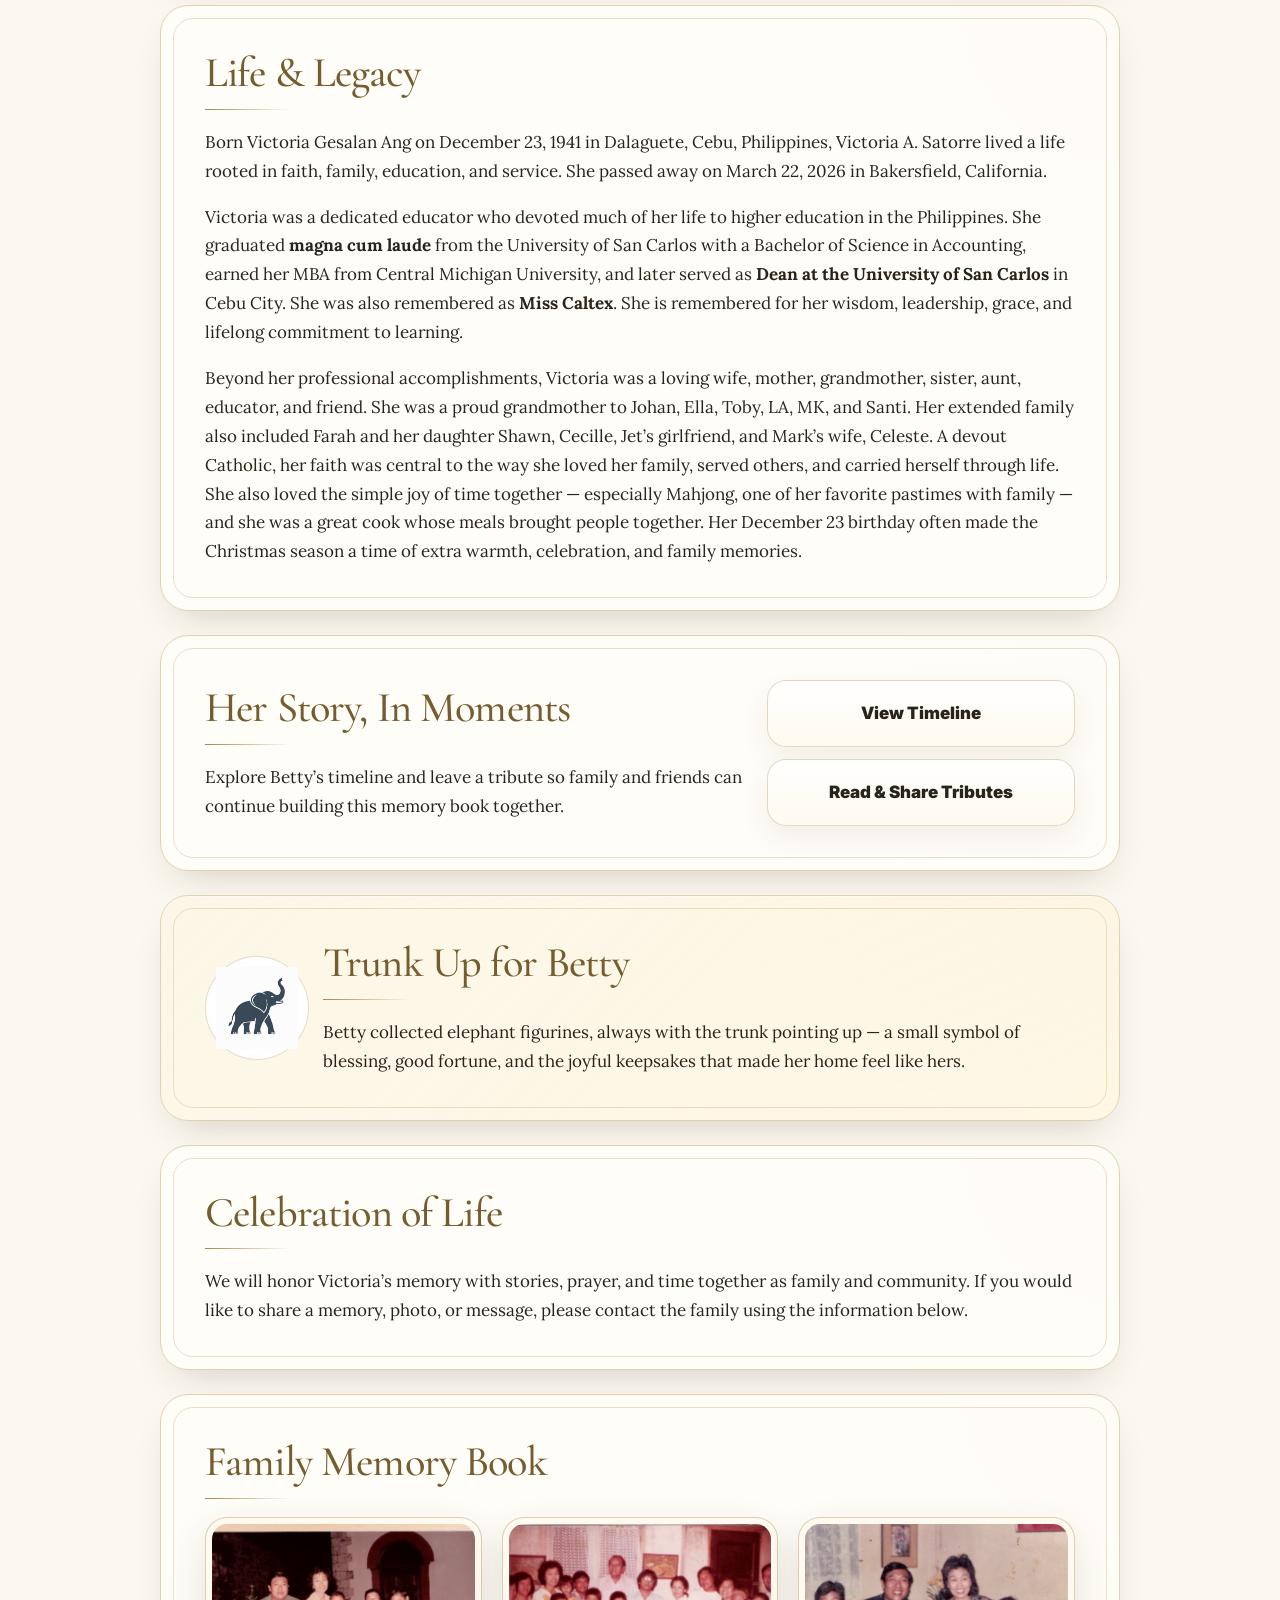
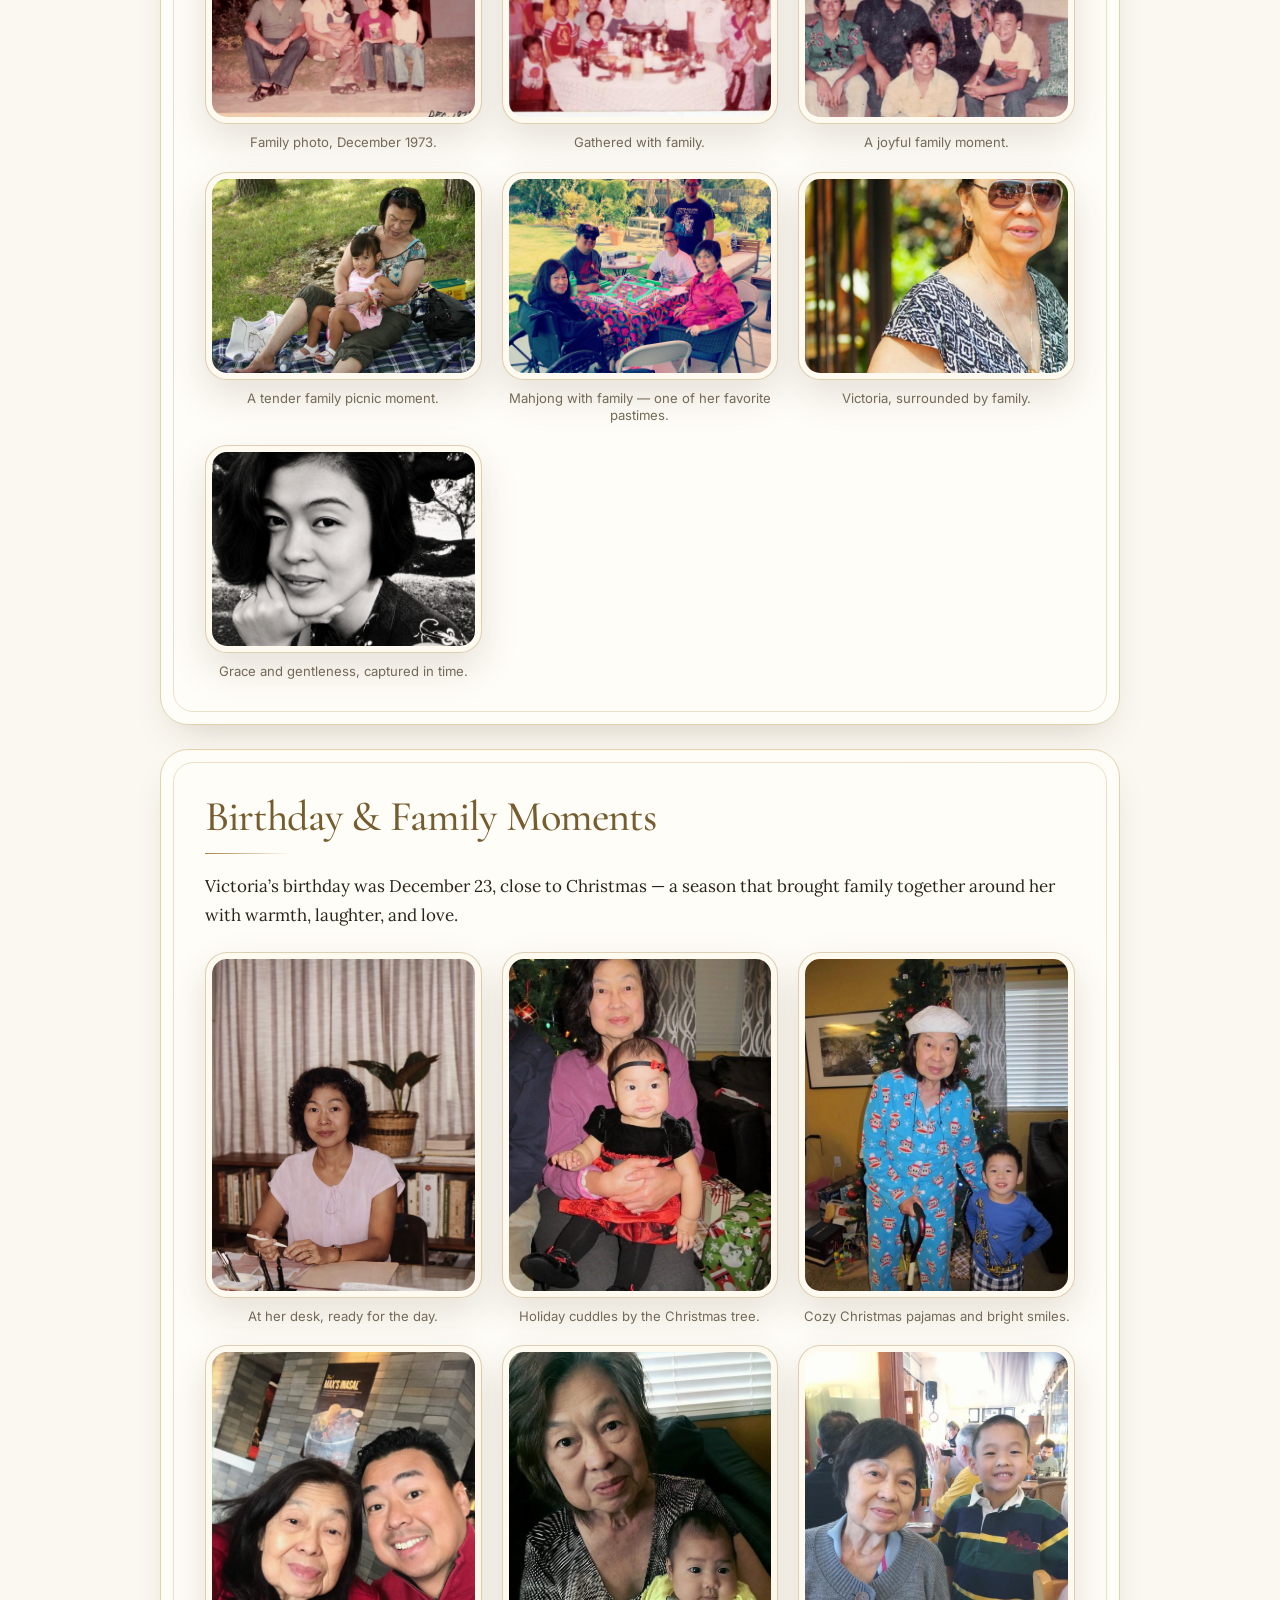
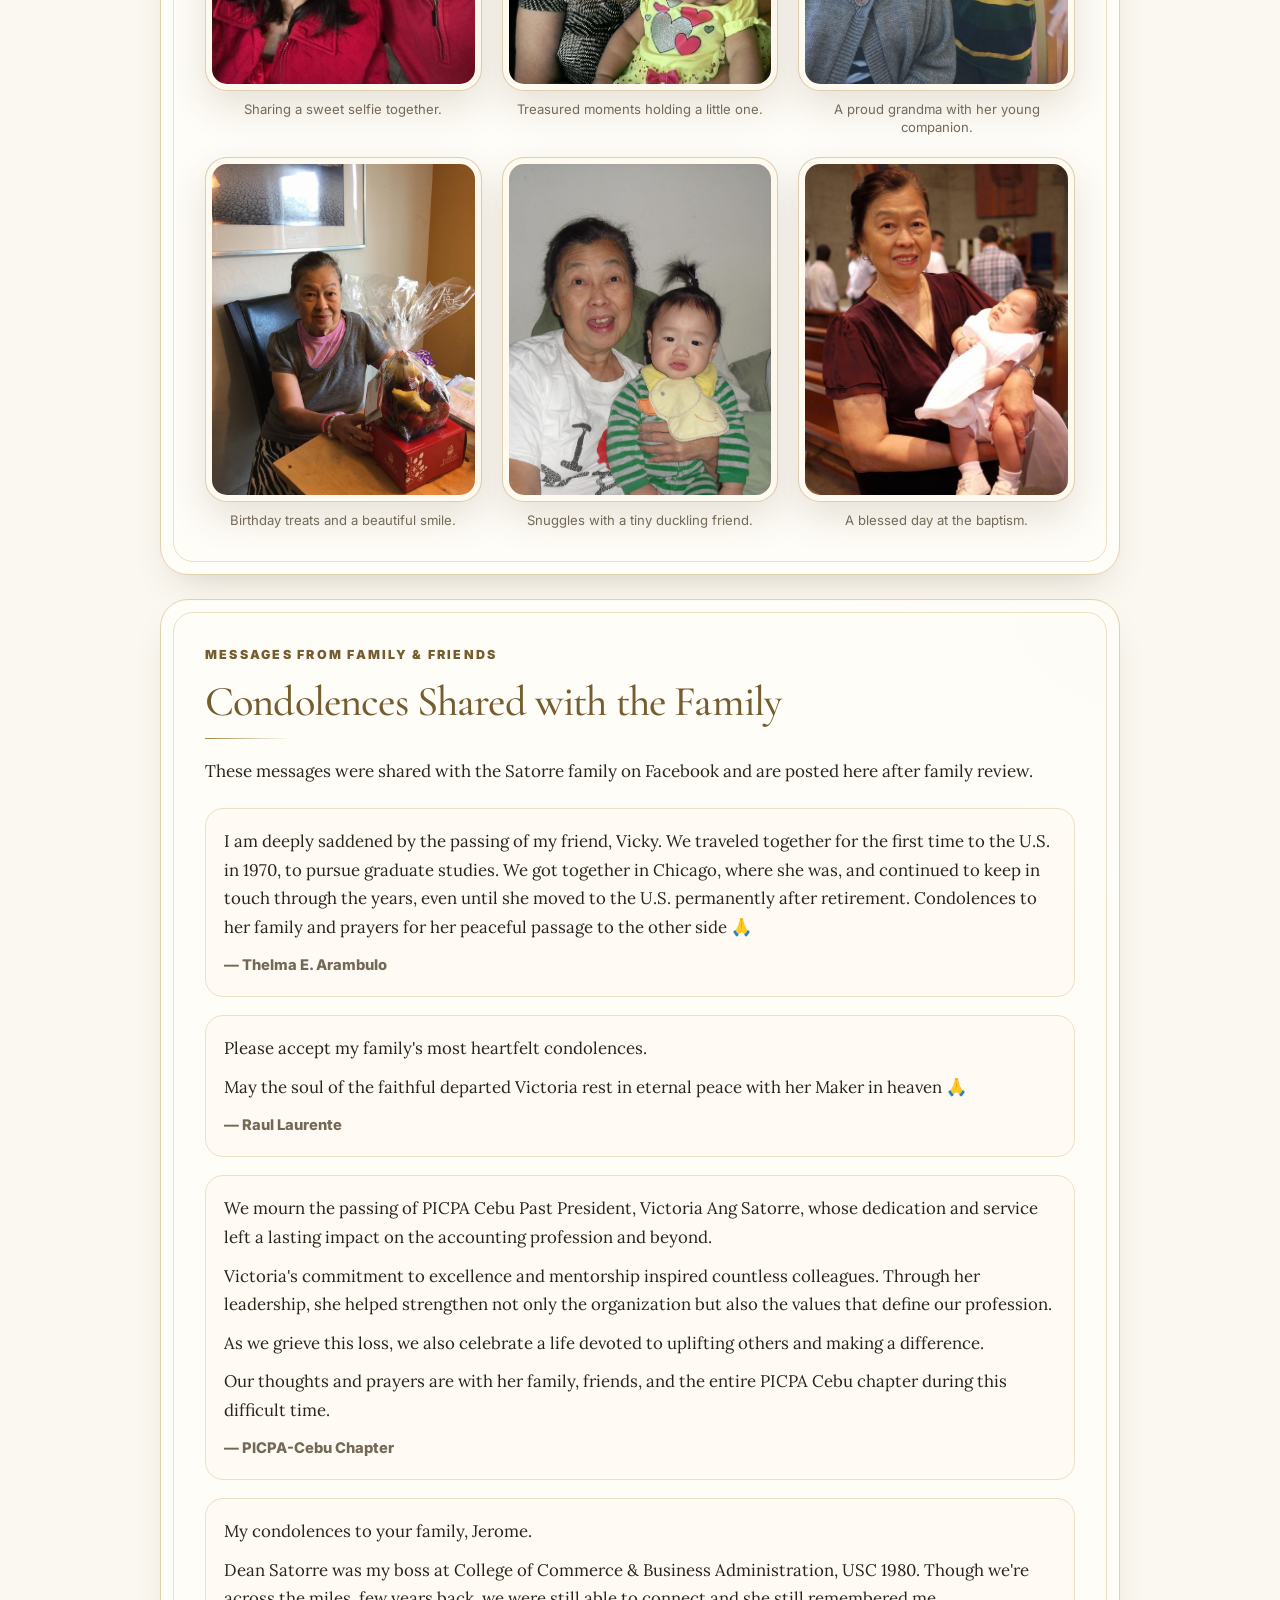
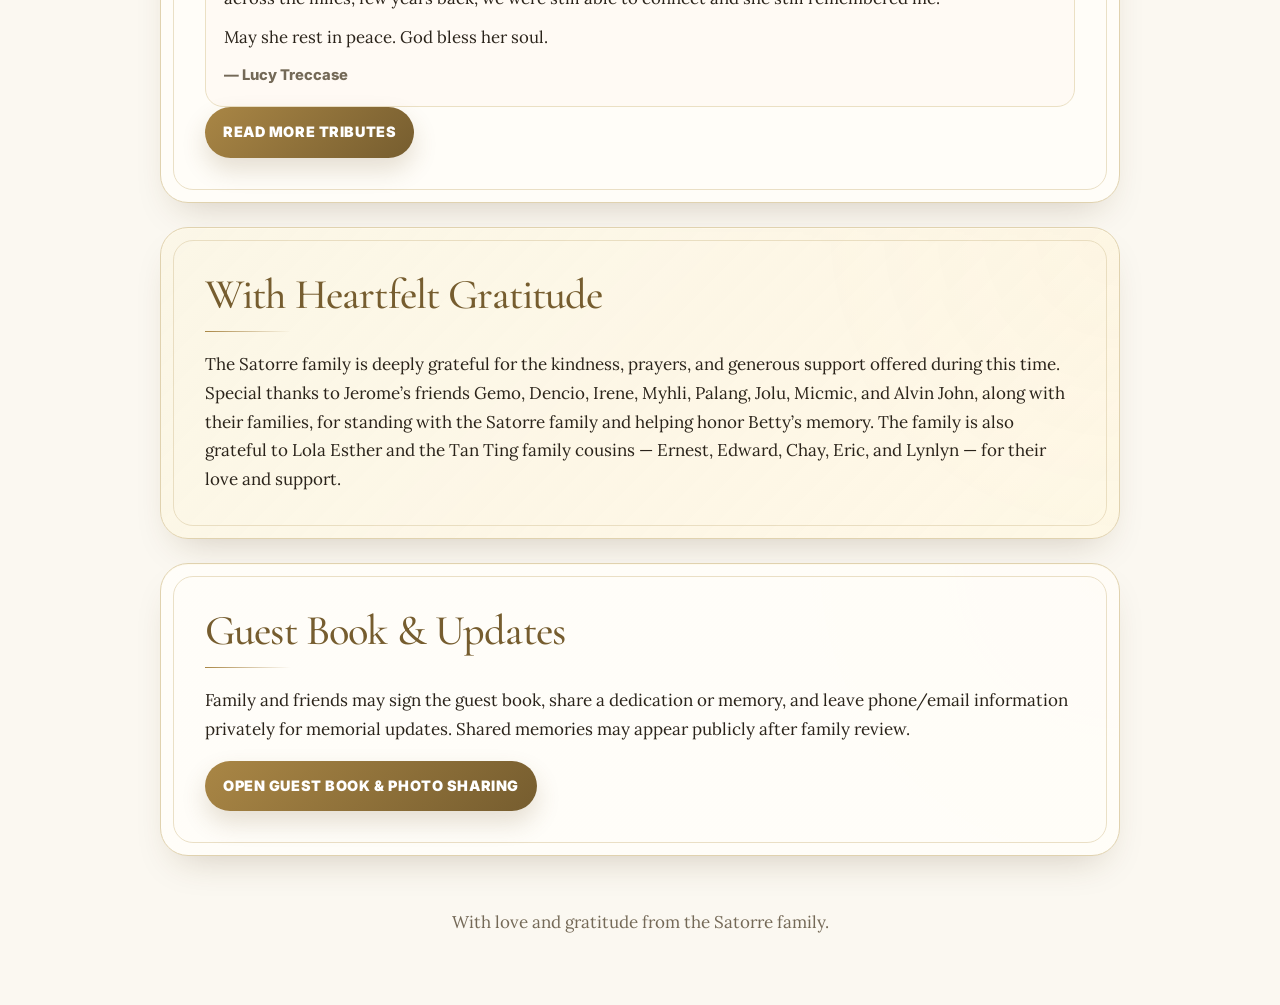
==== commit bd8ade59: "Add family and friends names for Betty" ====
--- a/index.html
+++ b/index.html
@@ -37,6 +37,7 @@
         <h1 id="title"><span>Victoria</span> <em>“Betty”</em> <span>Satorre</span></h1>
       </div>
       <p class="dates">In loving memory<br><span>December 23, 1941 – March 22, 2026</span></p>
+      <p class="known-as">Known to family as Tiya Bett and Nang Betty, and to many friends as Vicky or Mam Vicky.</p>
       <div class="divider" aria-hidden="true"></div>
       <p class="intro">
         A warm family memory book for Victoria “Betty” Satorre — a place for photos,
--- a/styles.css
+++ b/styles.css
@@ -196,6 +196,16 @@
 
 .dates span { color: var(--ink-soft); }
 
+.known-as {
+  max-width: 620px;
+  margin: 14px auto 0;
+  color: var(--muted);
+  font-family: var(--serif);
+  font-size: clamp(1.08rem, 2.2vw, 1.32rem);
+  font-style: italic;
+  line-height: 1.35;
+}
+
 .divider {
   width: min(220px, 52%);
   height: 11px;
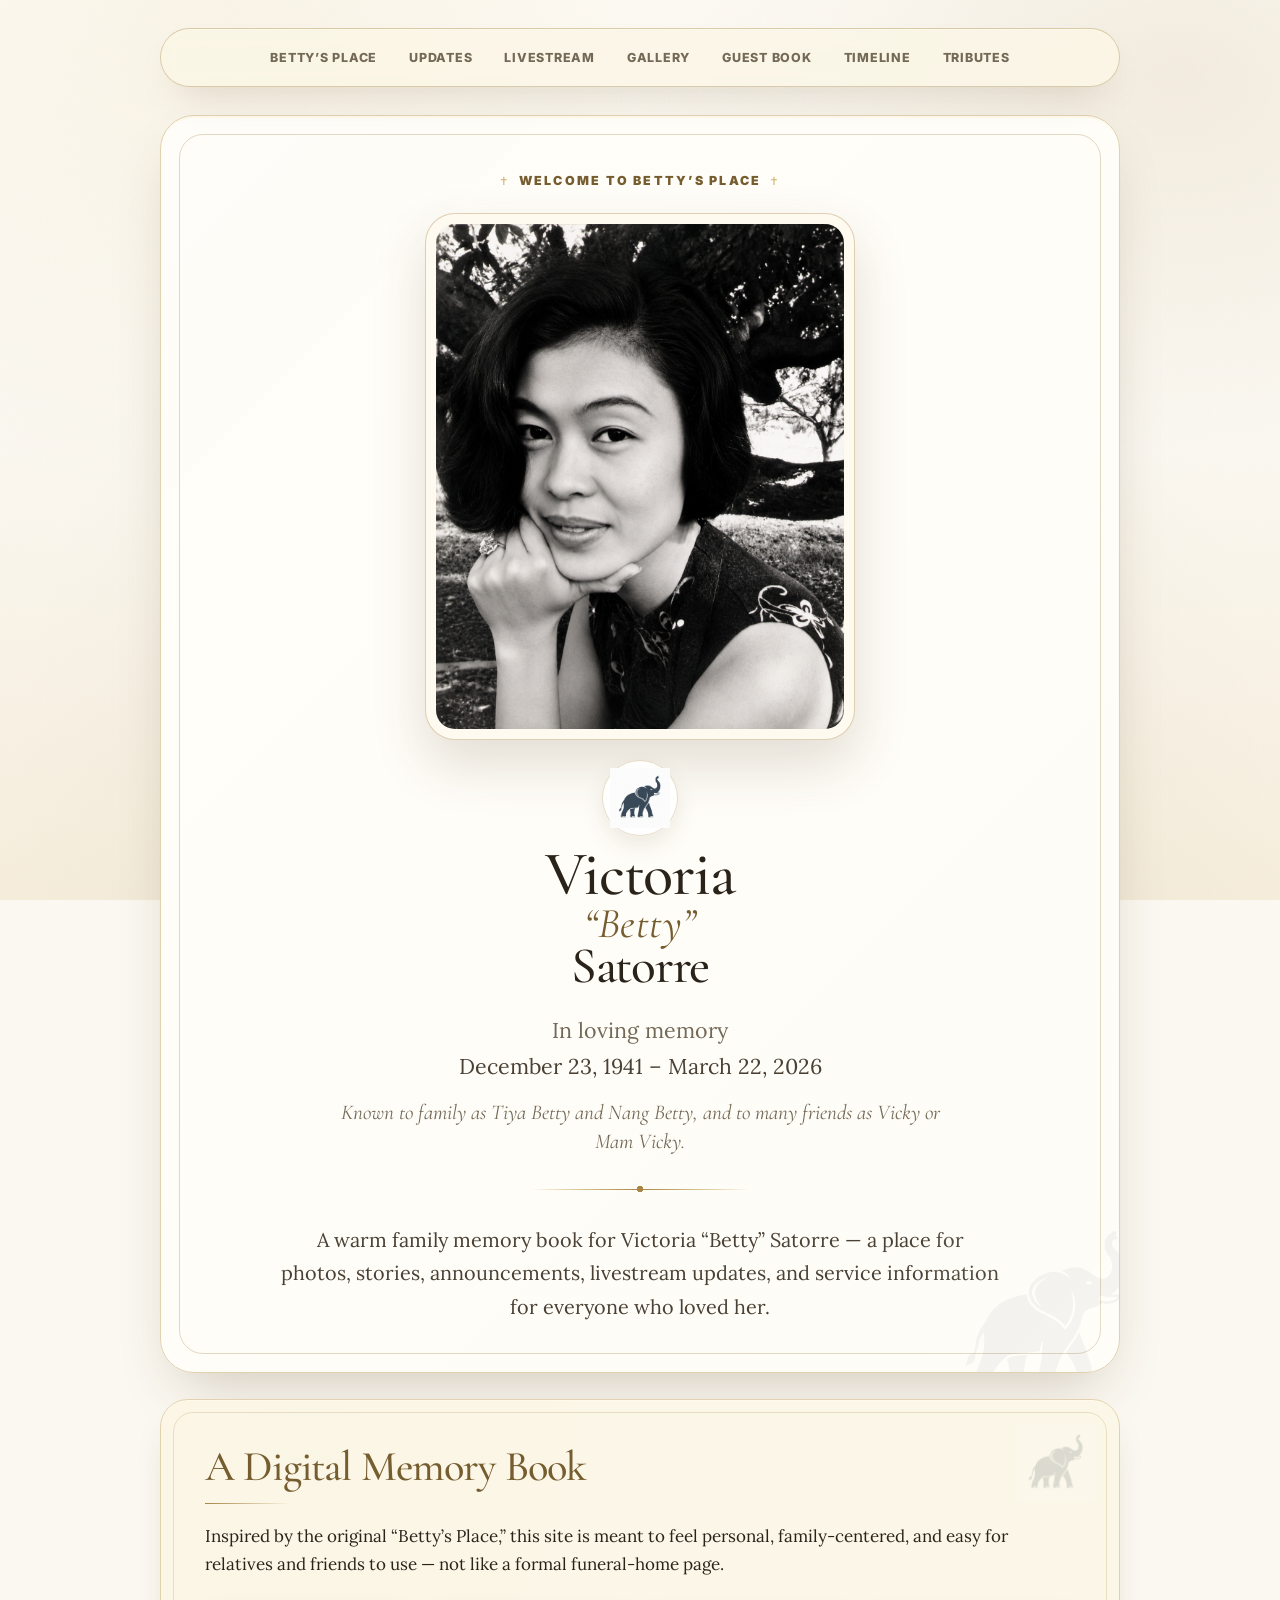
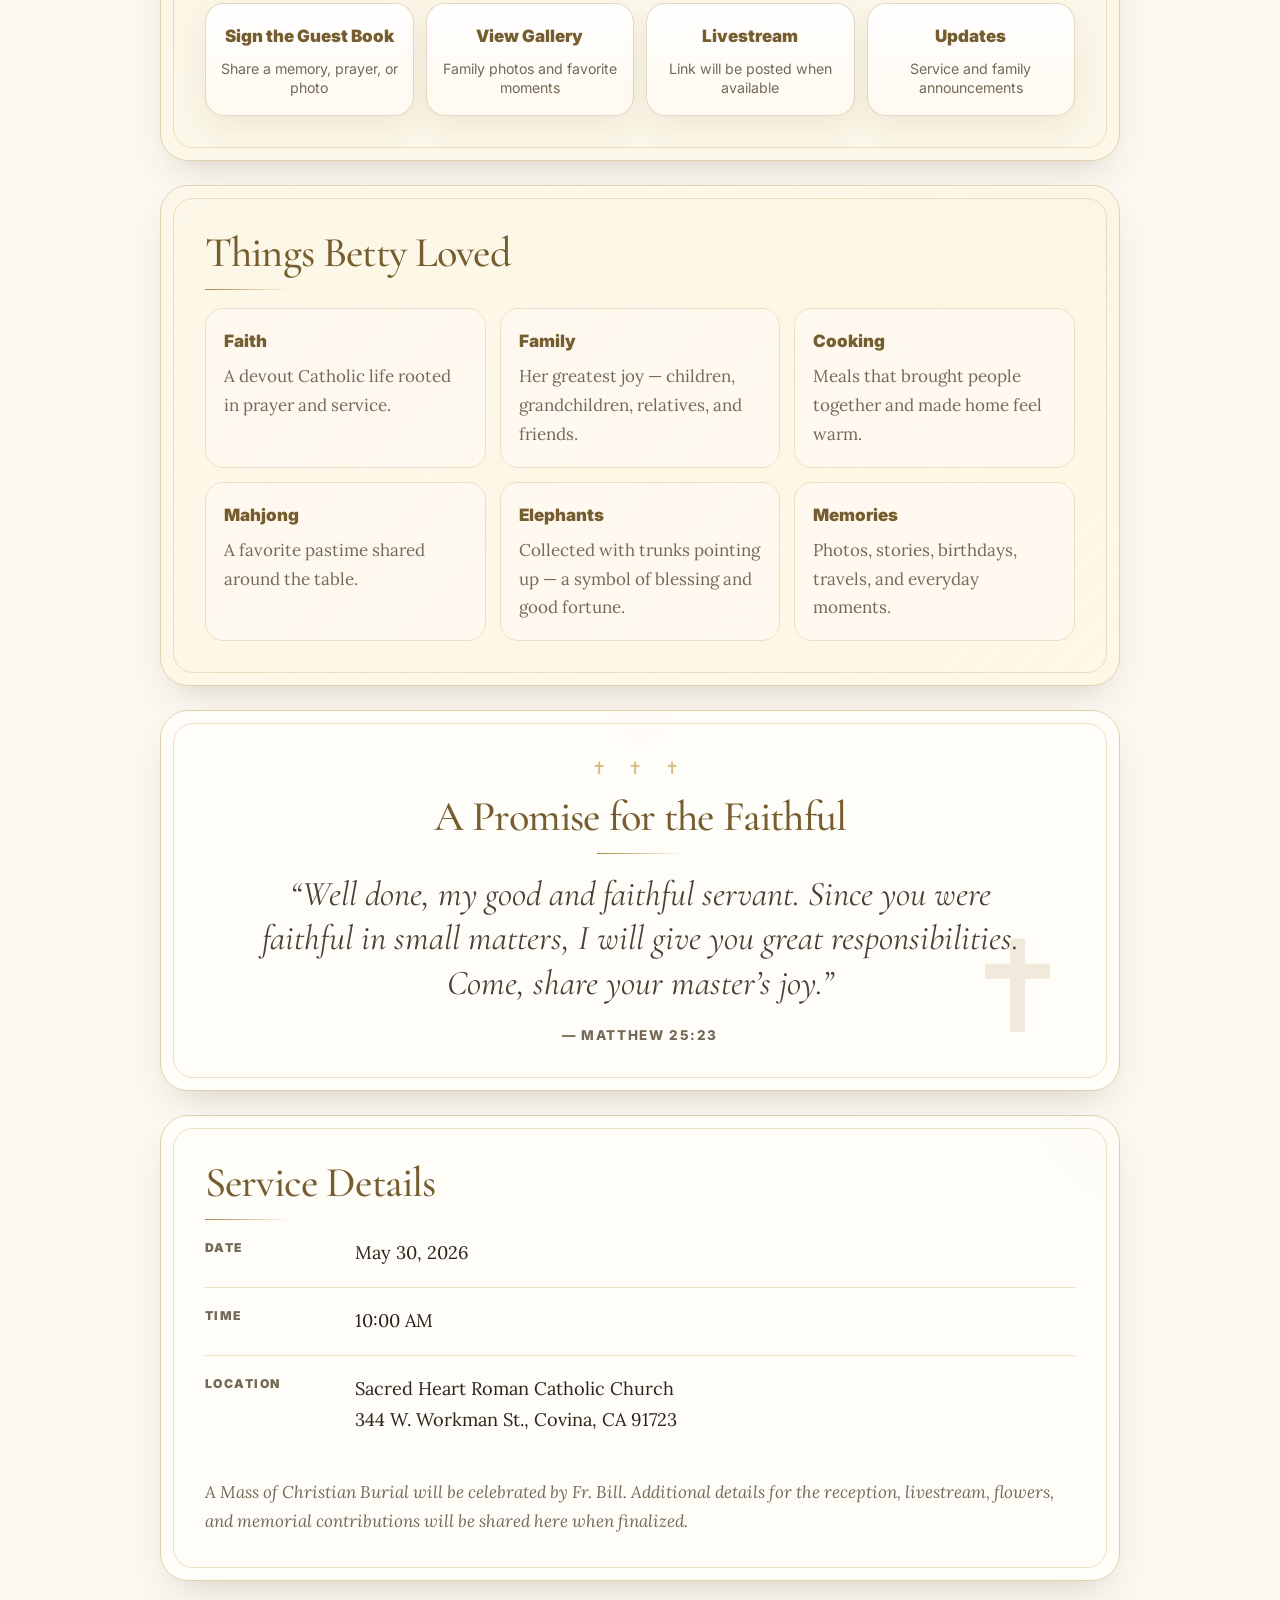
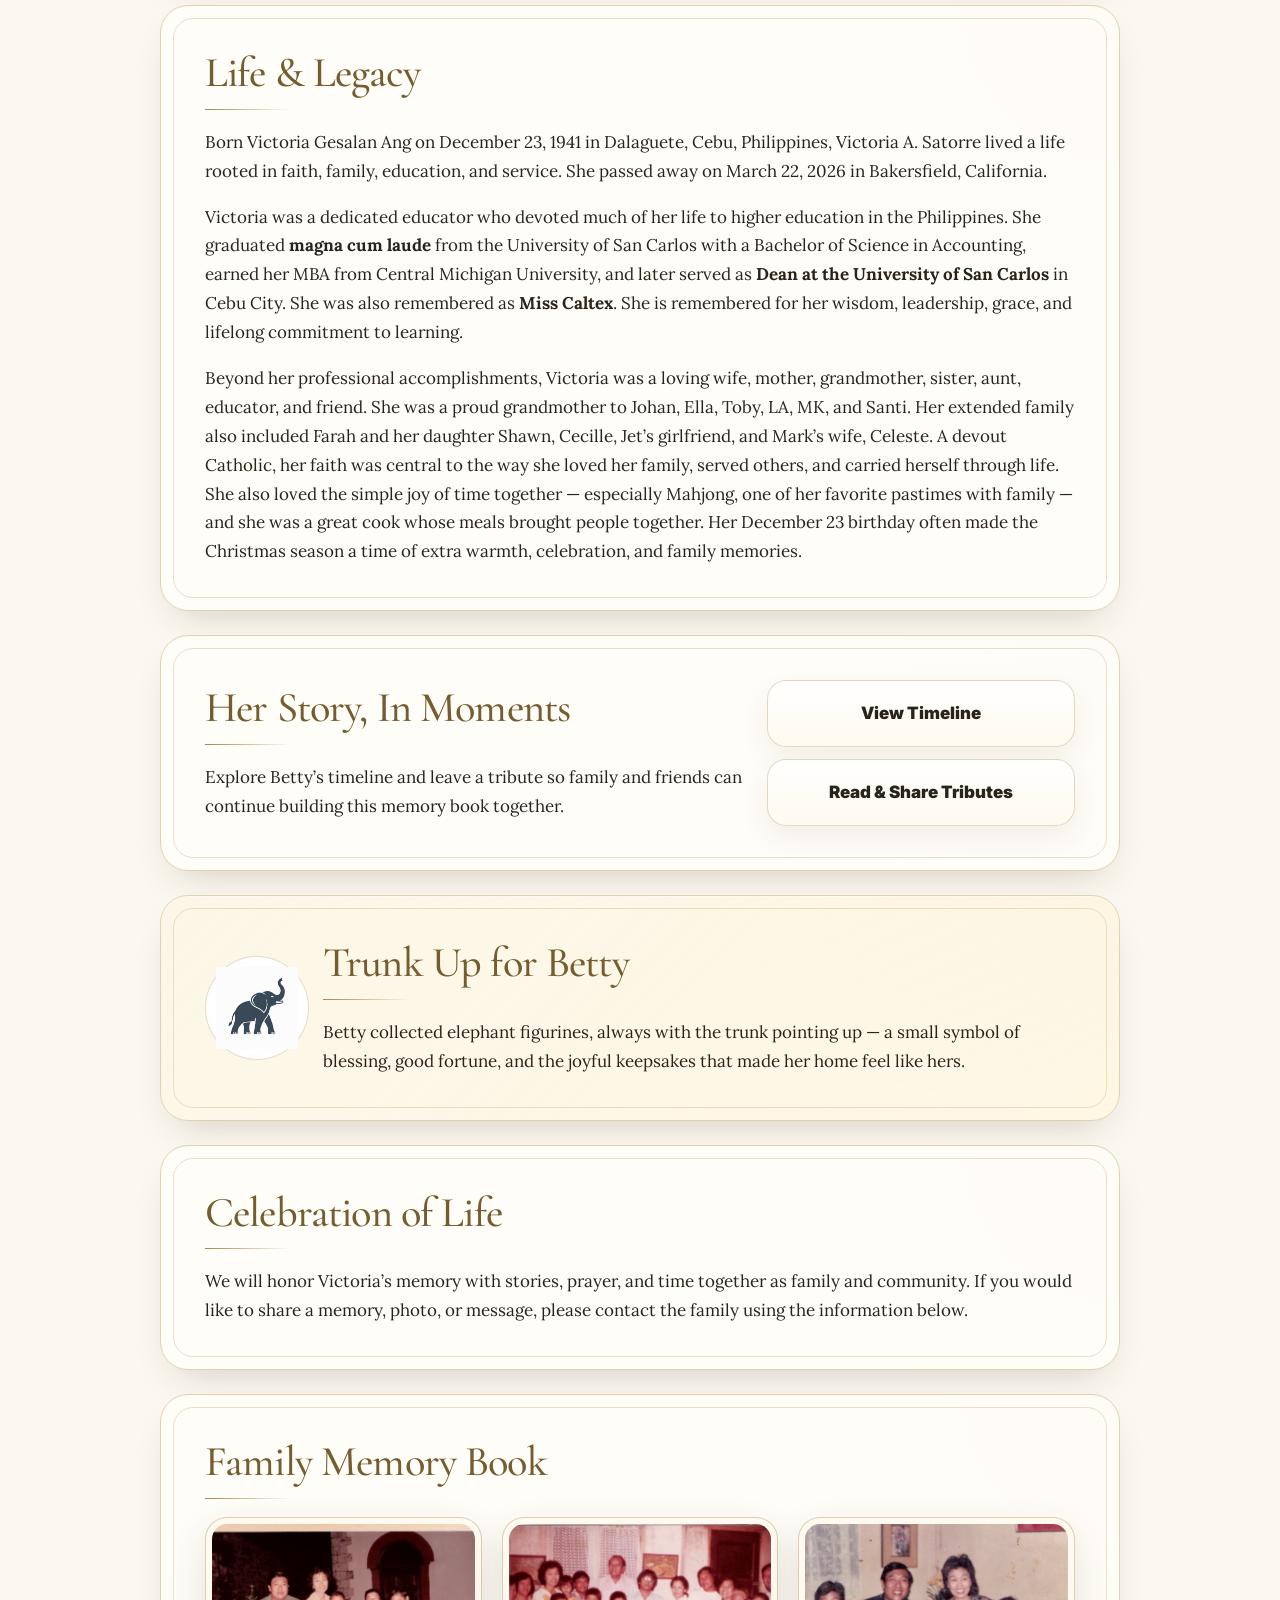
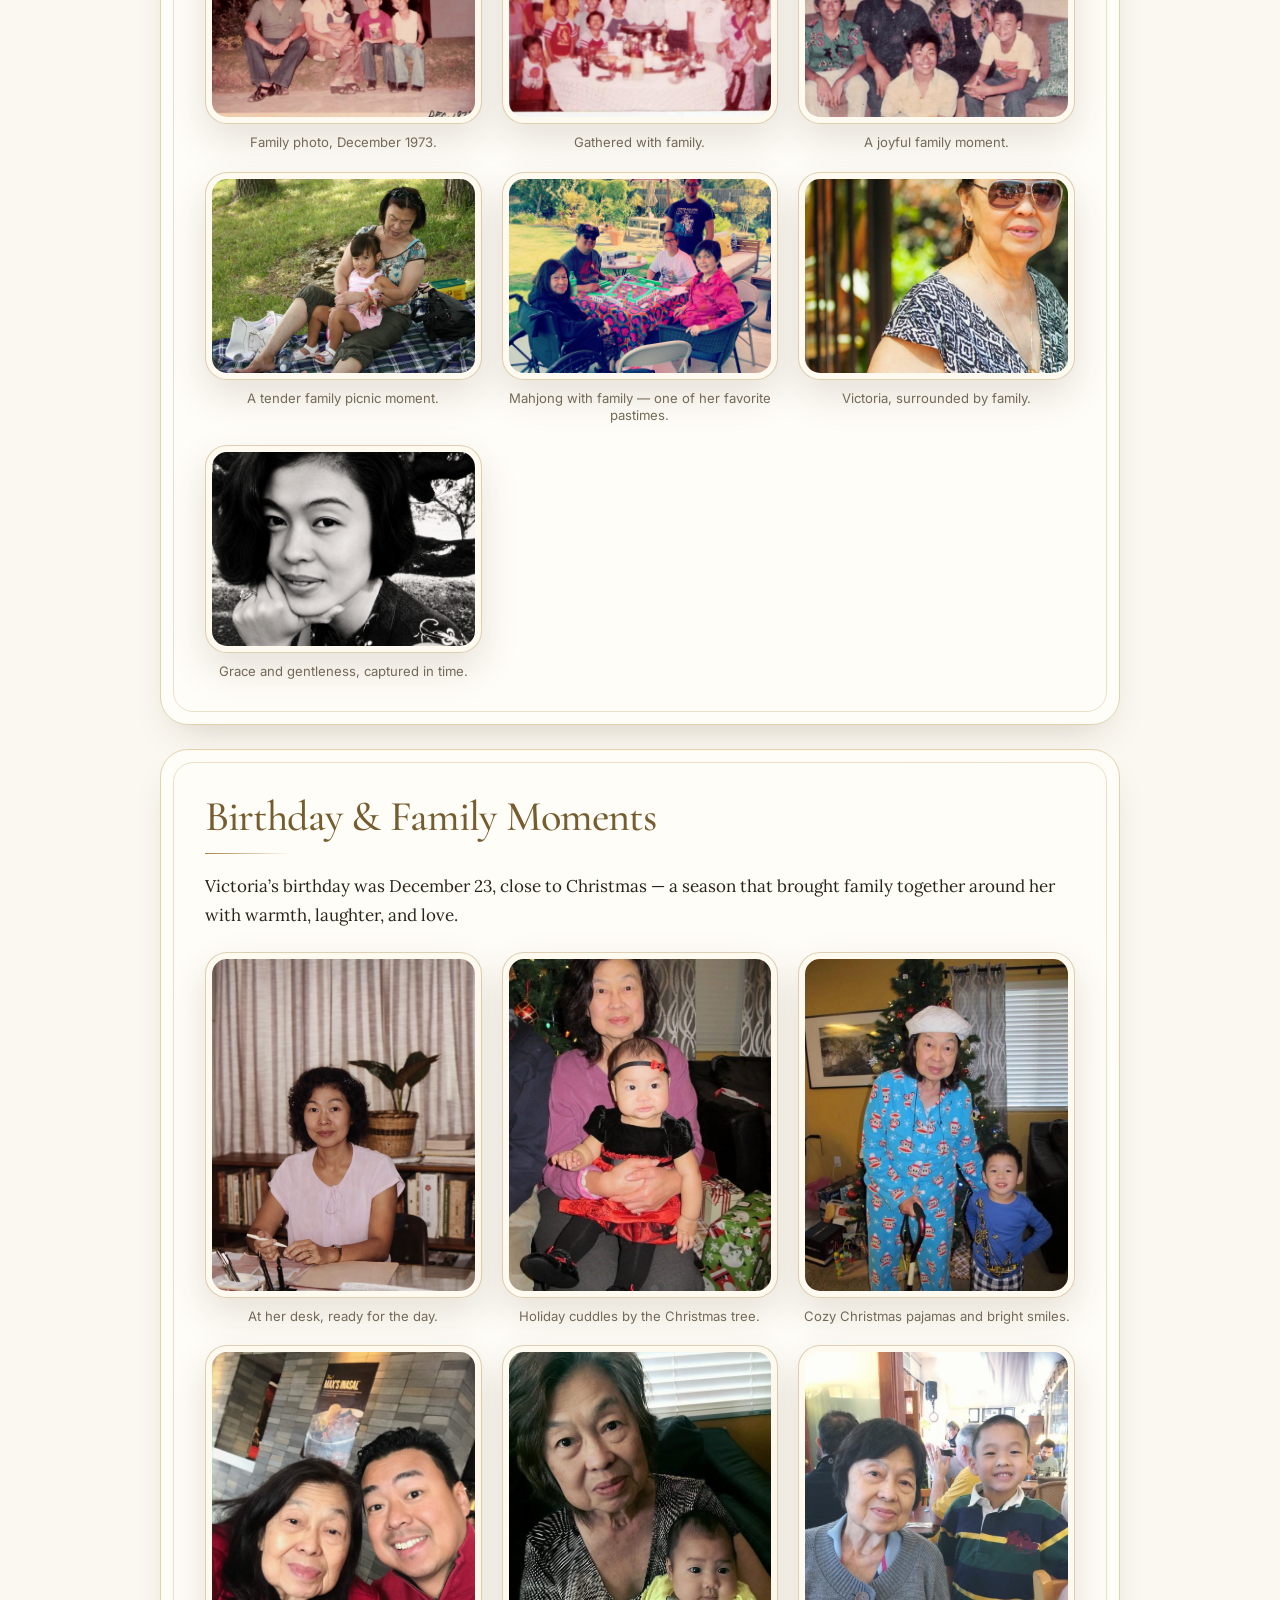
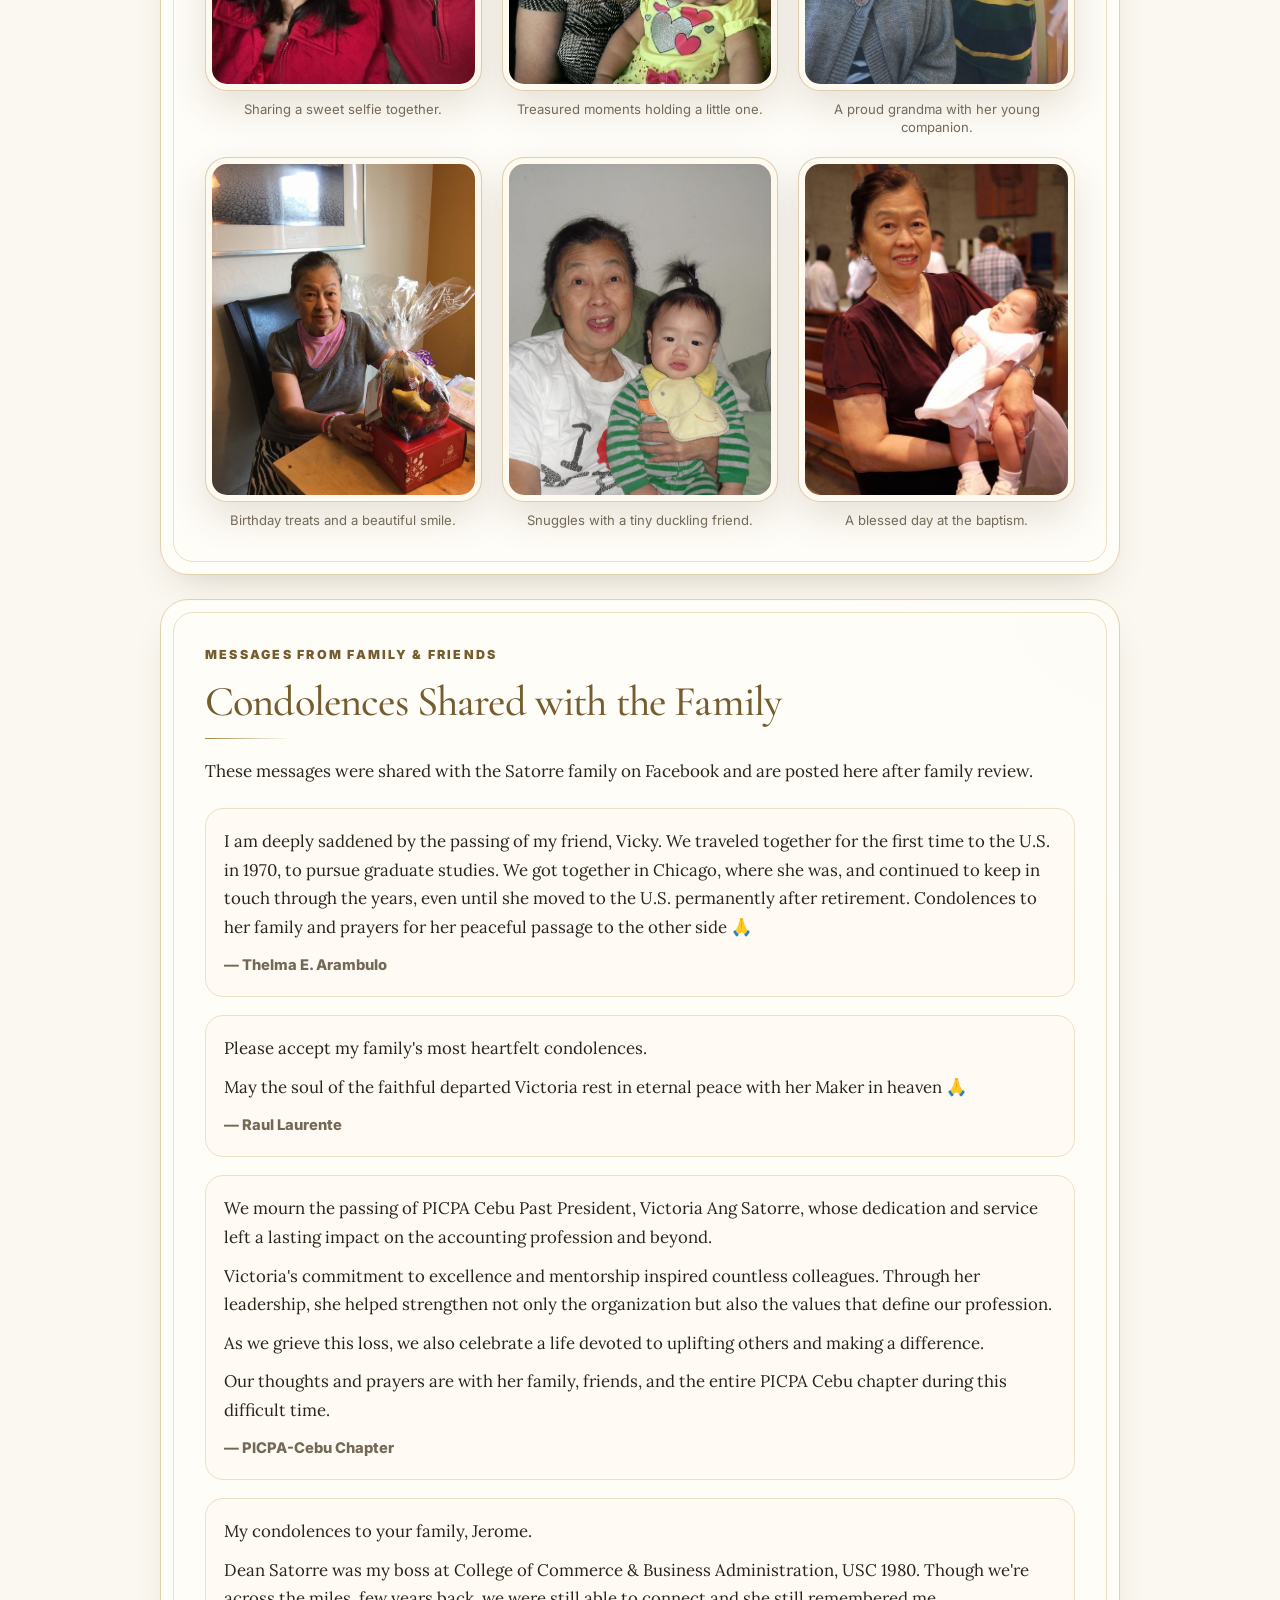
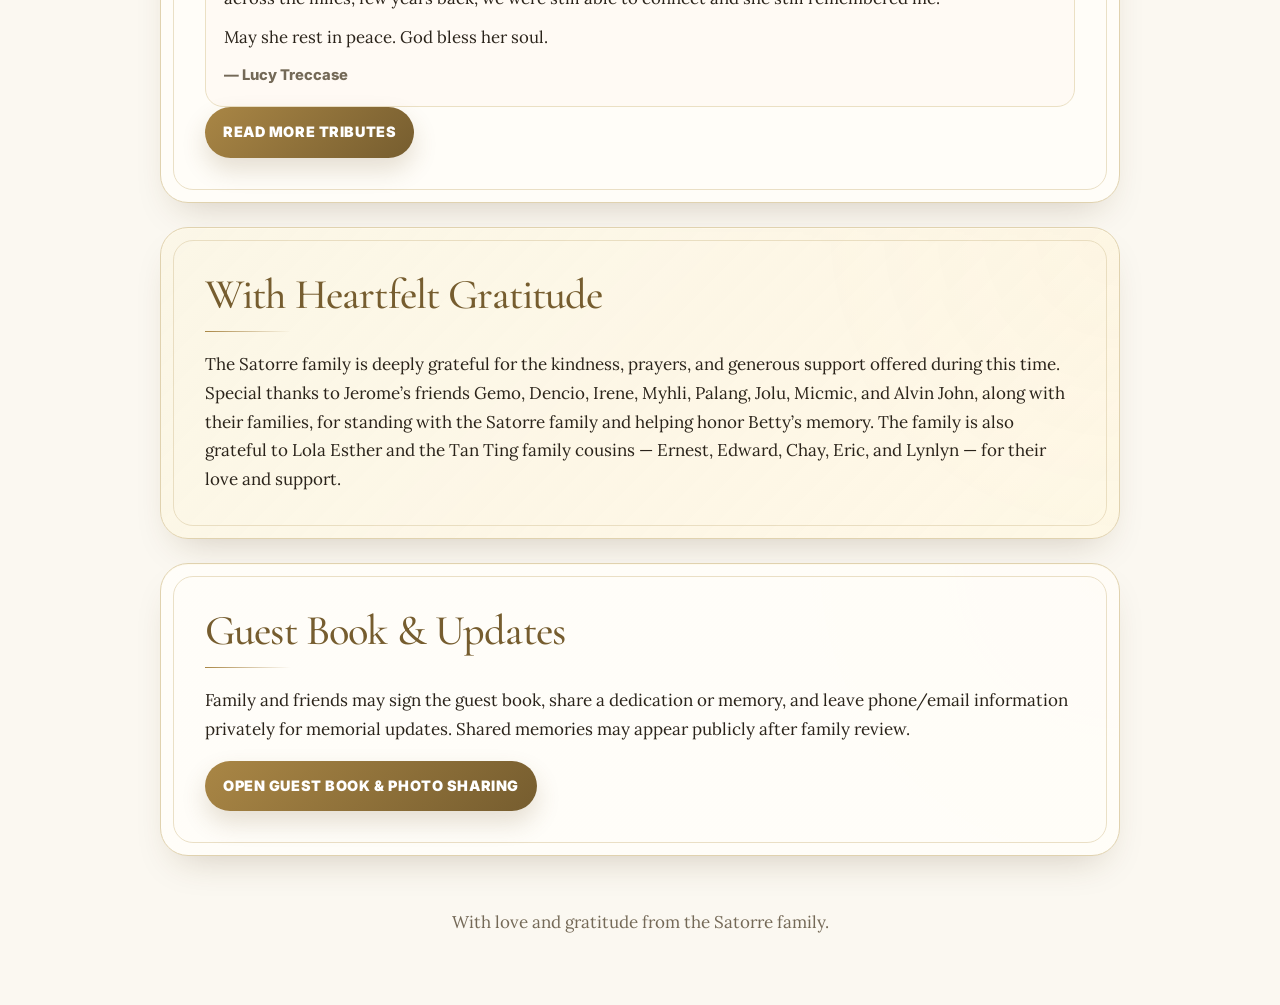
==== commit 1a06b59b: "Correct Tiya Betty spelling" ====
--- a/index.html
+++ b/index.html
@@ -37,7 +37,7 @@
         <h1 id="title"><span>Victoria</span> <em>“Betty”</em> <span>Satorre</span></h1>
       </div>
       <p class="dates">In loving memory<br><span>December 23, 1941 – March 22, 2026</span></p>
-      <p class="known-as">Known to family as Tiya Bett and Nang Betty, and to many friends as Vicky or Mam Vicky.</p>
+      <p class="known-as">Known to family as Tiya Betty and Nang Betty, and to many friends as Vicky or Mam Vicky.</p>
       <div class="divider" aria-hidden="true"></div>
       <p class="intro">
         A warm family memory book for Victoria “Betty” Satorre — a place for photos,
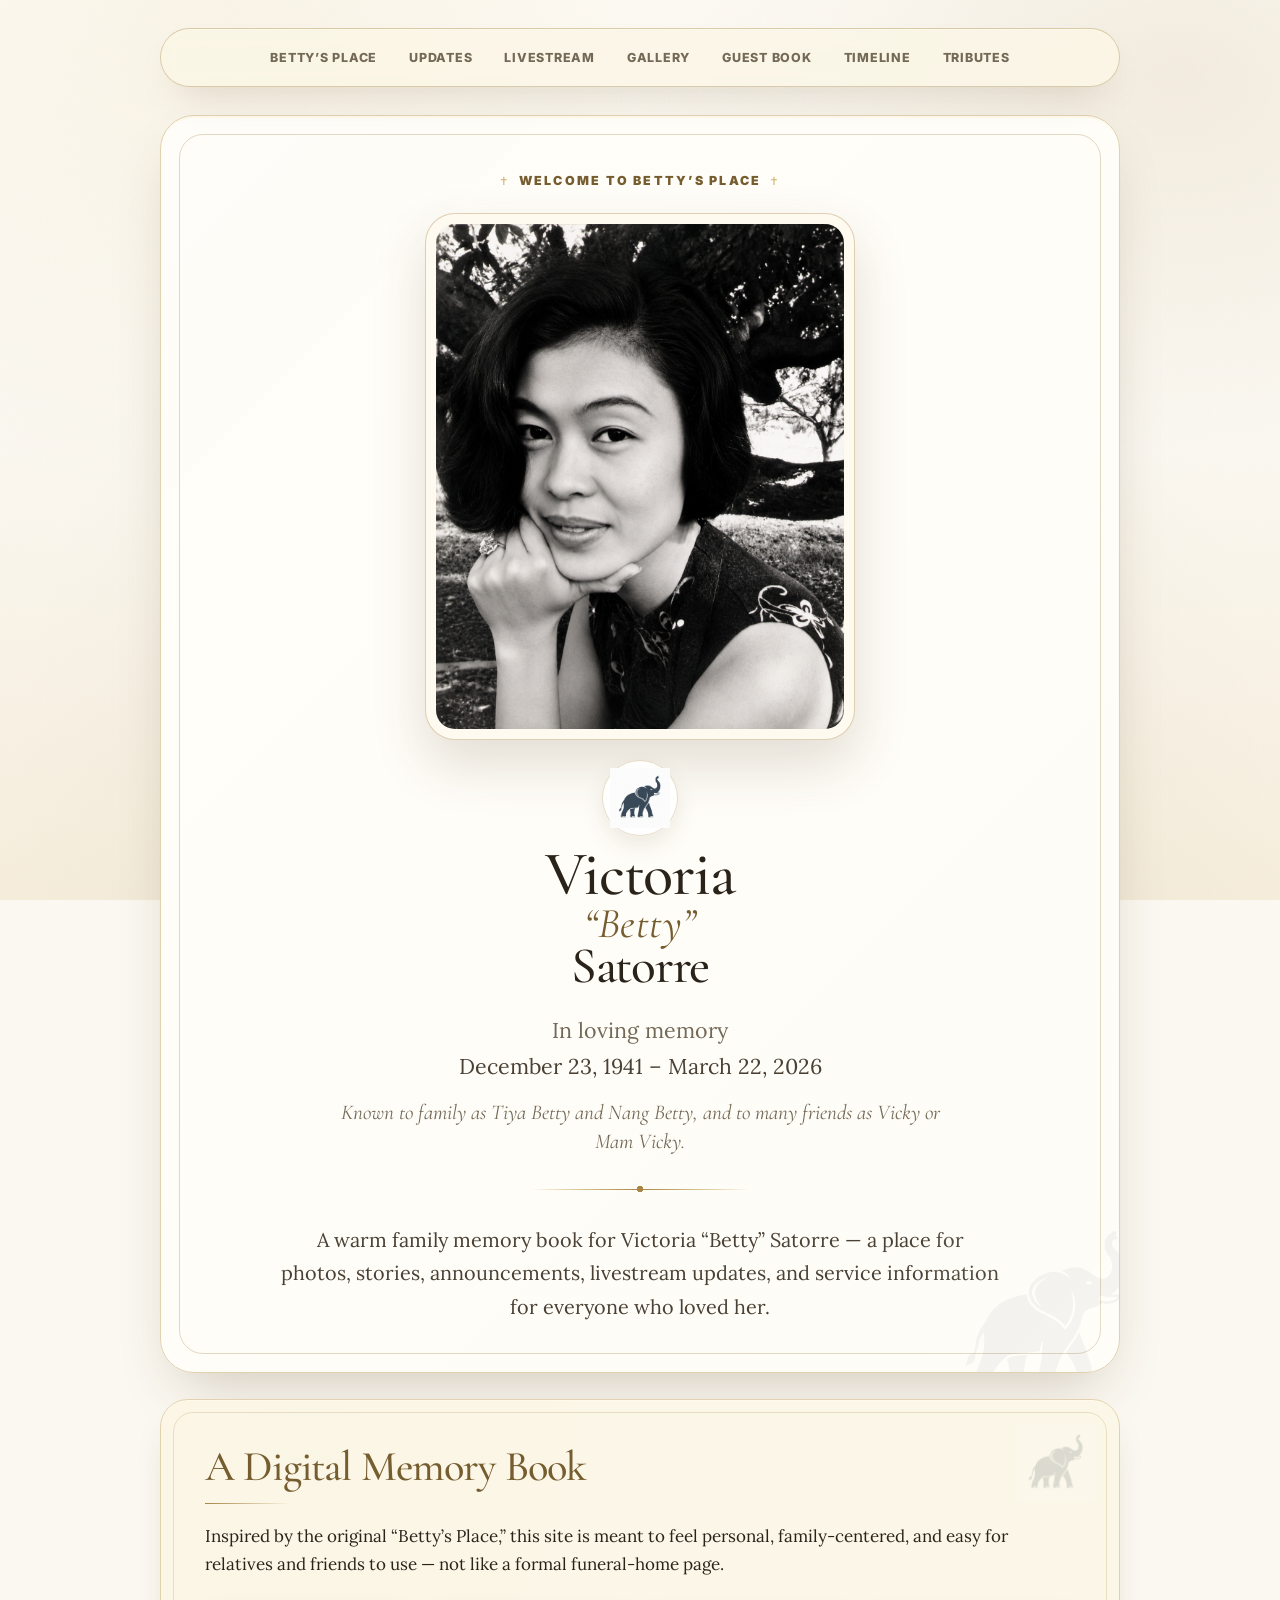
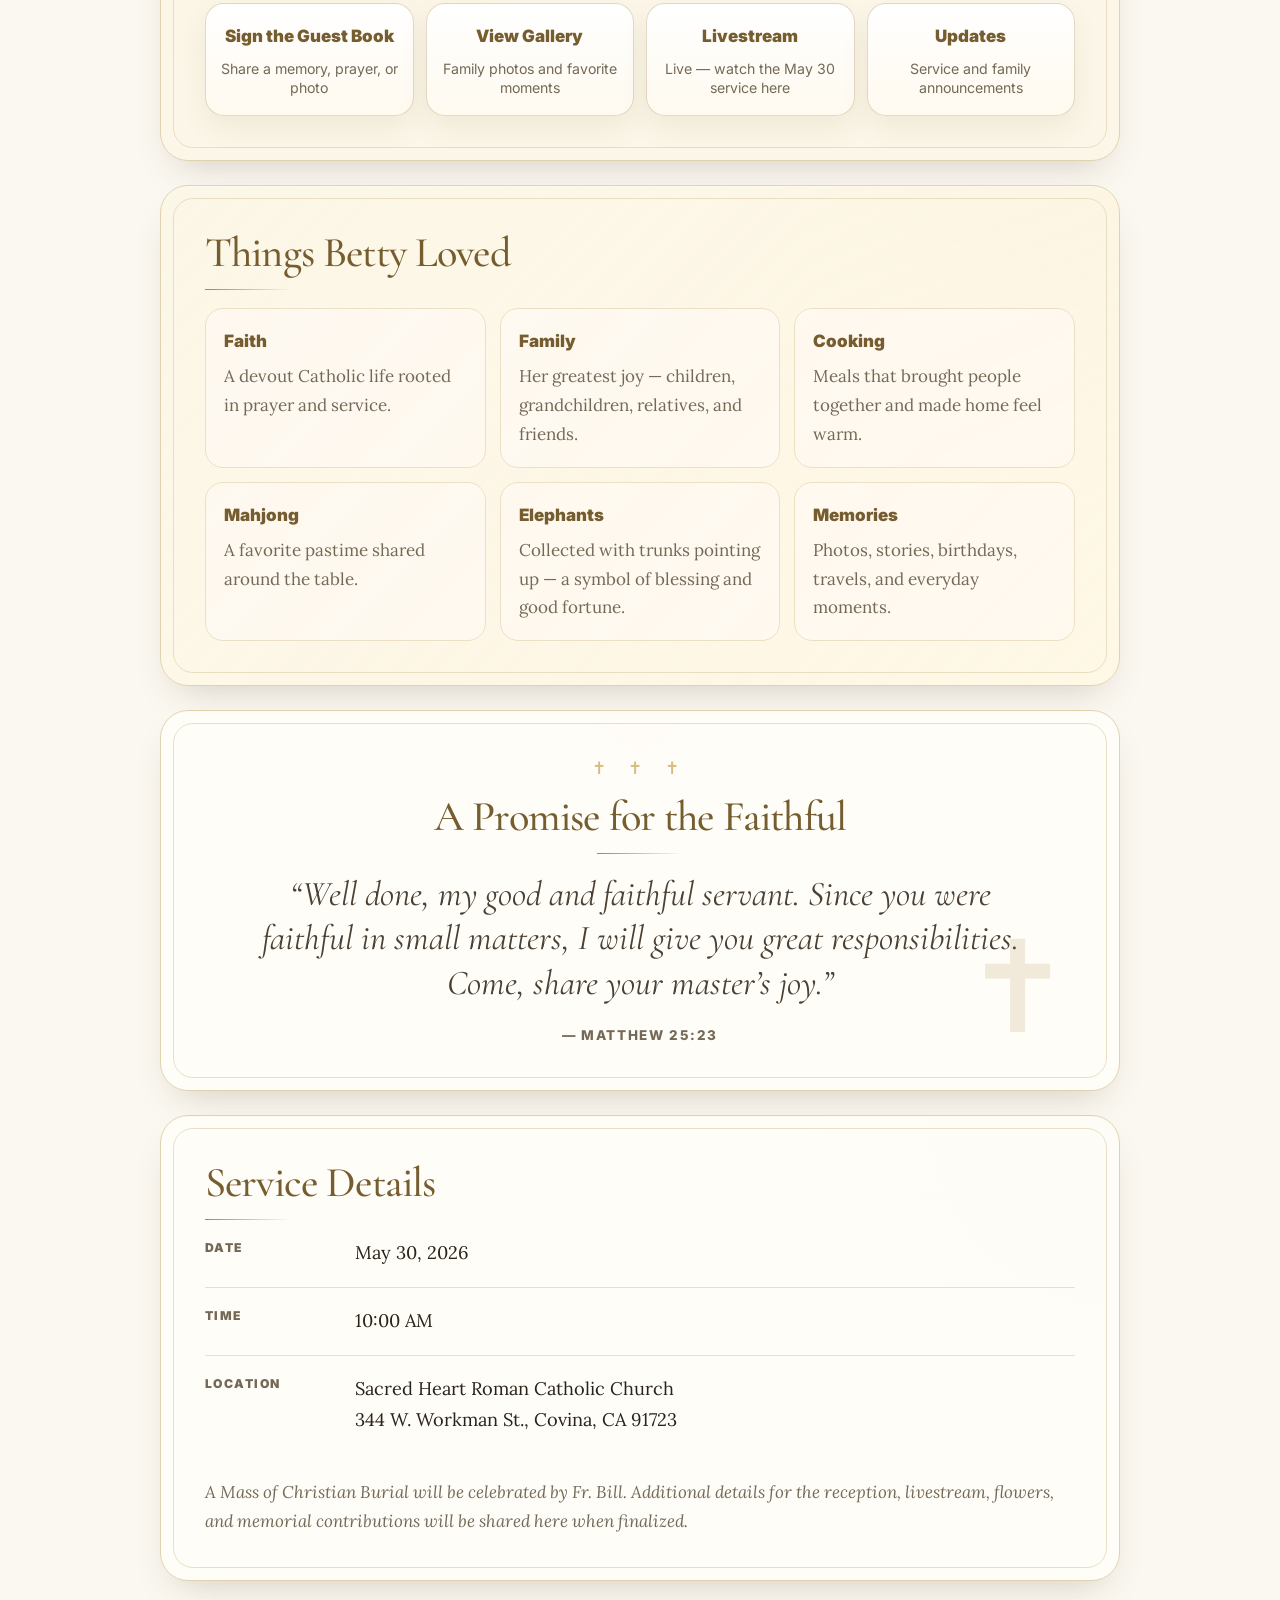
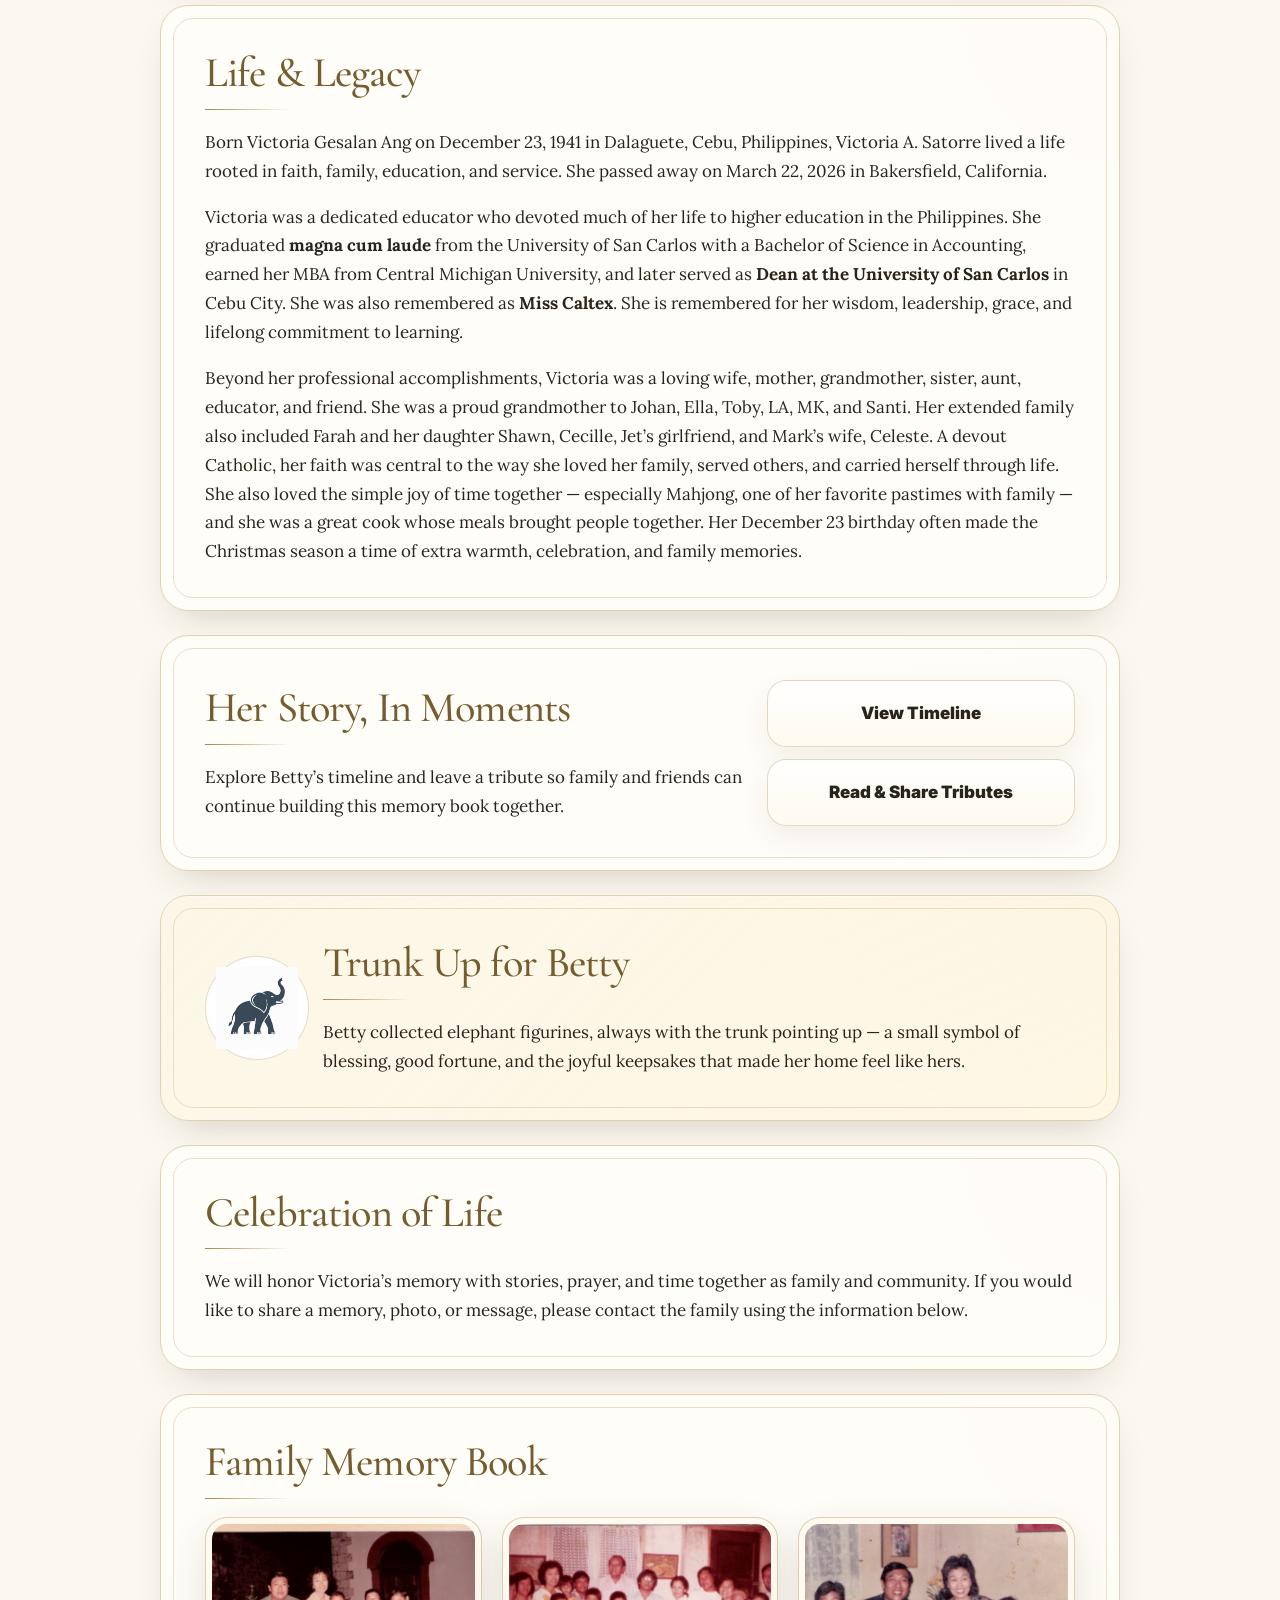
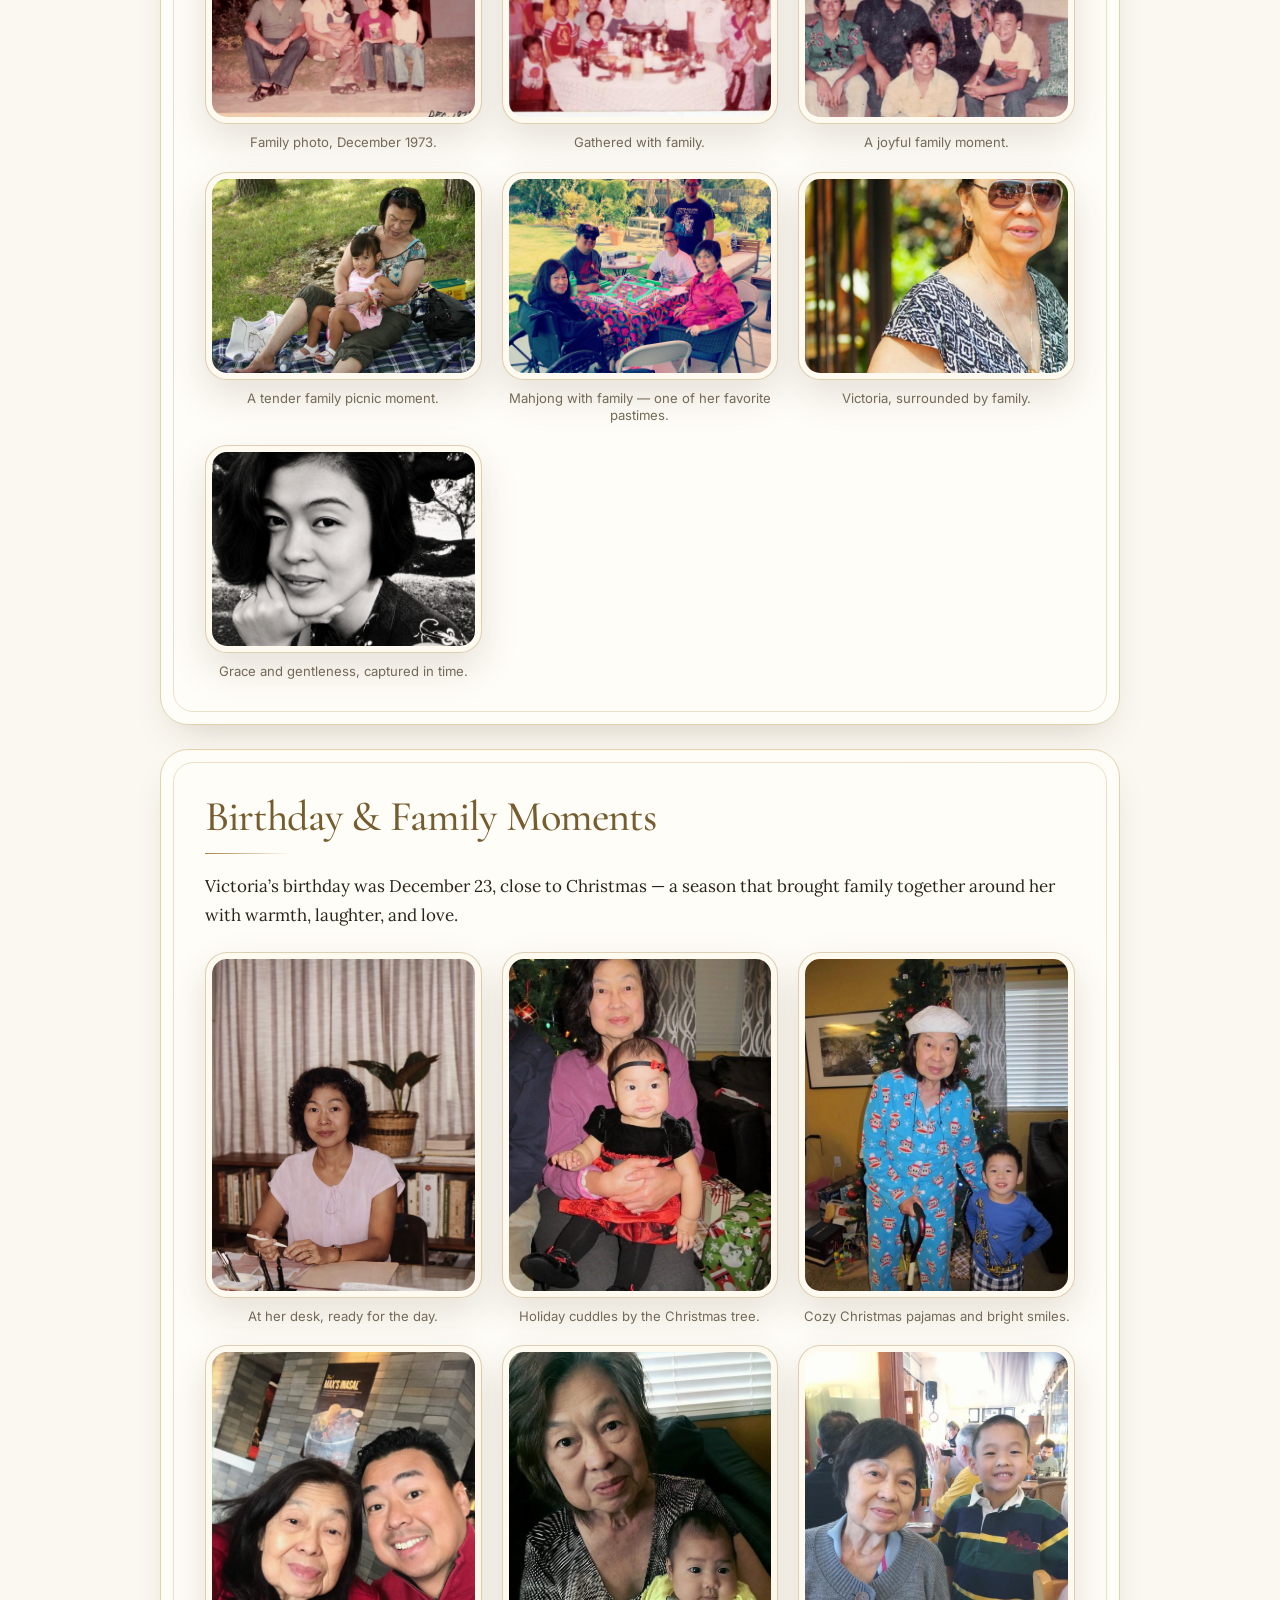
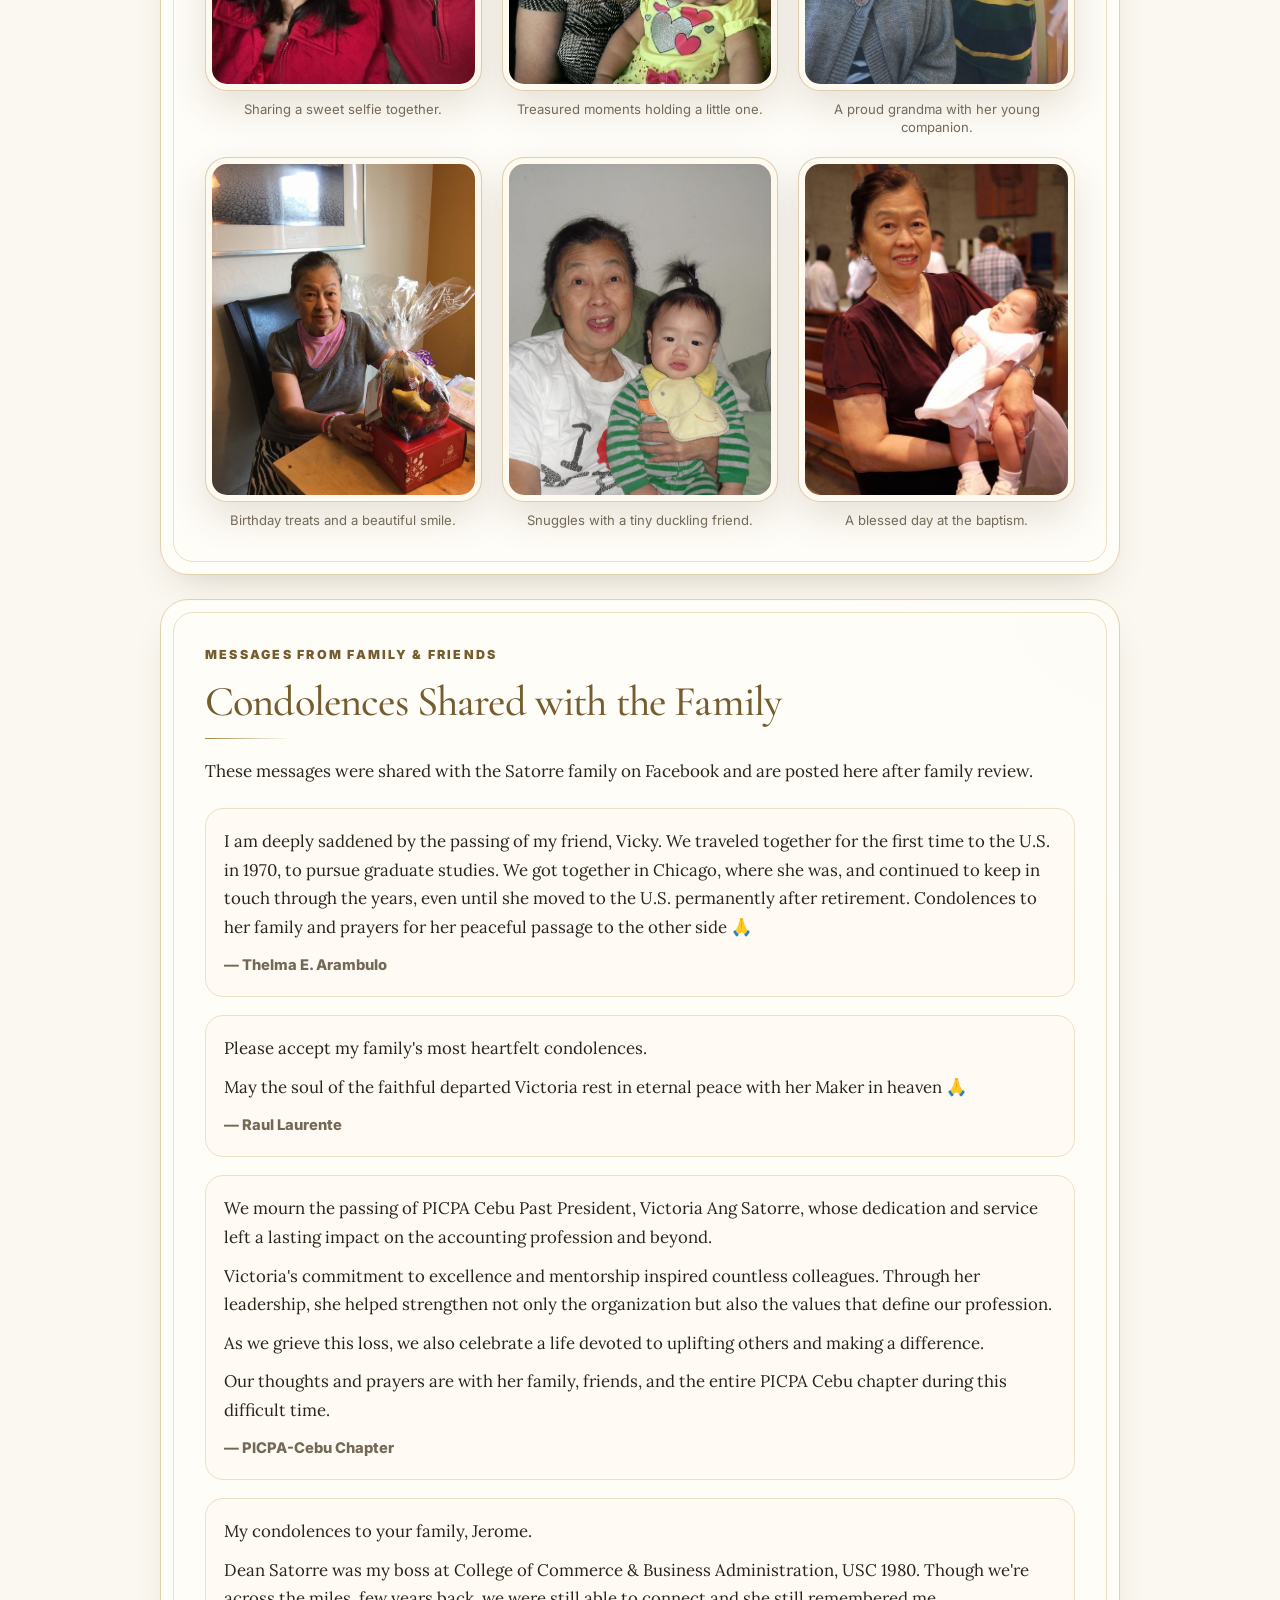
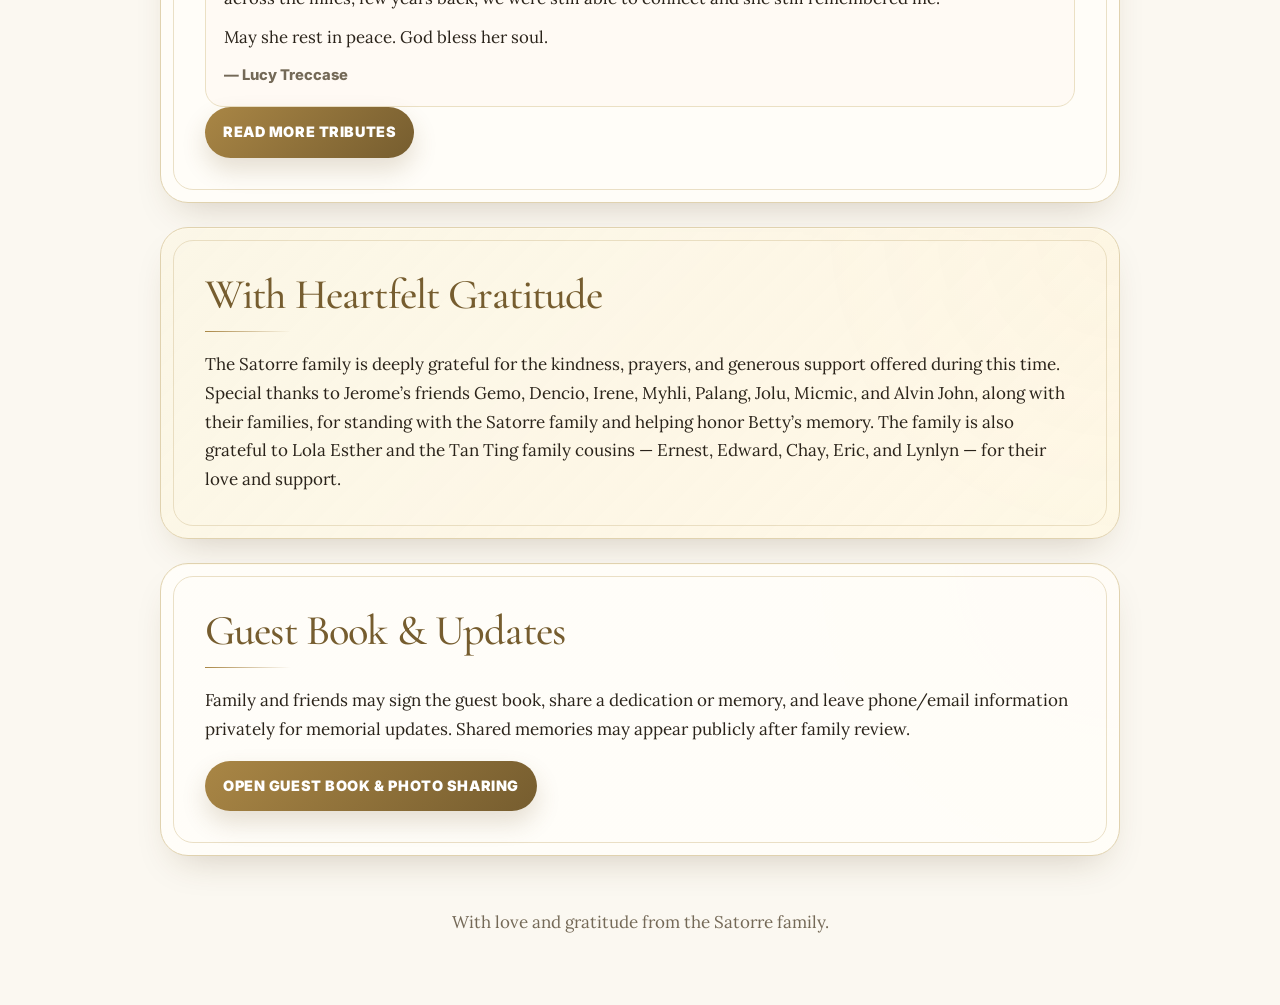
==== commit ccdf77a4: "Update livestream page for May 30 service — mark link live, remove test/placeholder copy Co-Authored" ====
--- a/index.html
+++ b/index.html
@@ -57,7 +57,7 @@
       <div class="feature-links" aria-label="Quick links">
         <a href="share.html"><span>Sign the Guest Book</span><small>Share a memory, prayer, or photo</small></a>
         <a href="gallery.html"><span>View Gallery</span><small>Family photos and favorite moments</small></a>
-        <a href="livestream.html"><span>Livestream</span><small>Link will be posted when available</small></a>
+        <a href="livestream.html"><span>Livestream</span><small>Live — watch the May 30 service here</small></a>
         <a href="announcements.html"><span>Updates</span><small>Service and family announcements</small></a>
       </div>
     </section>
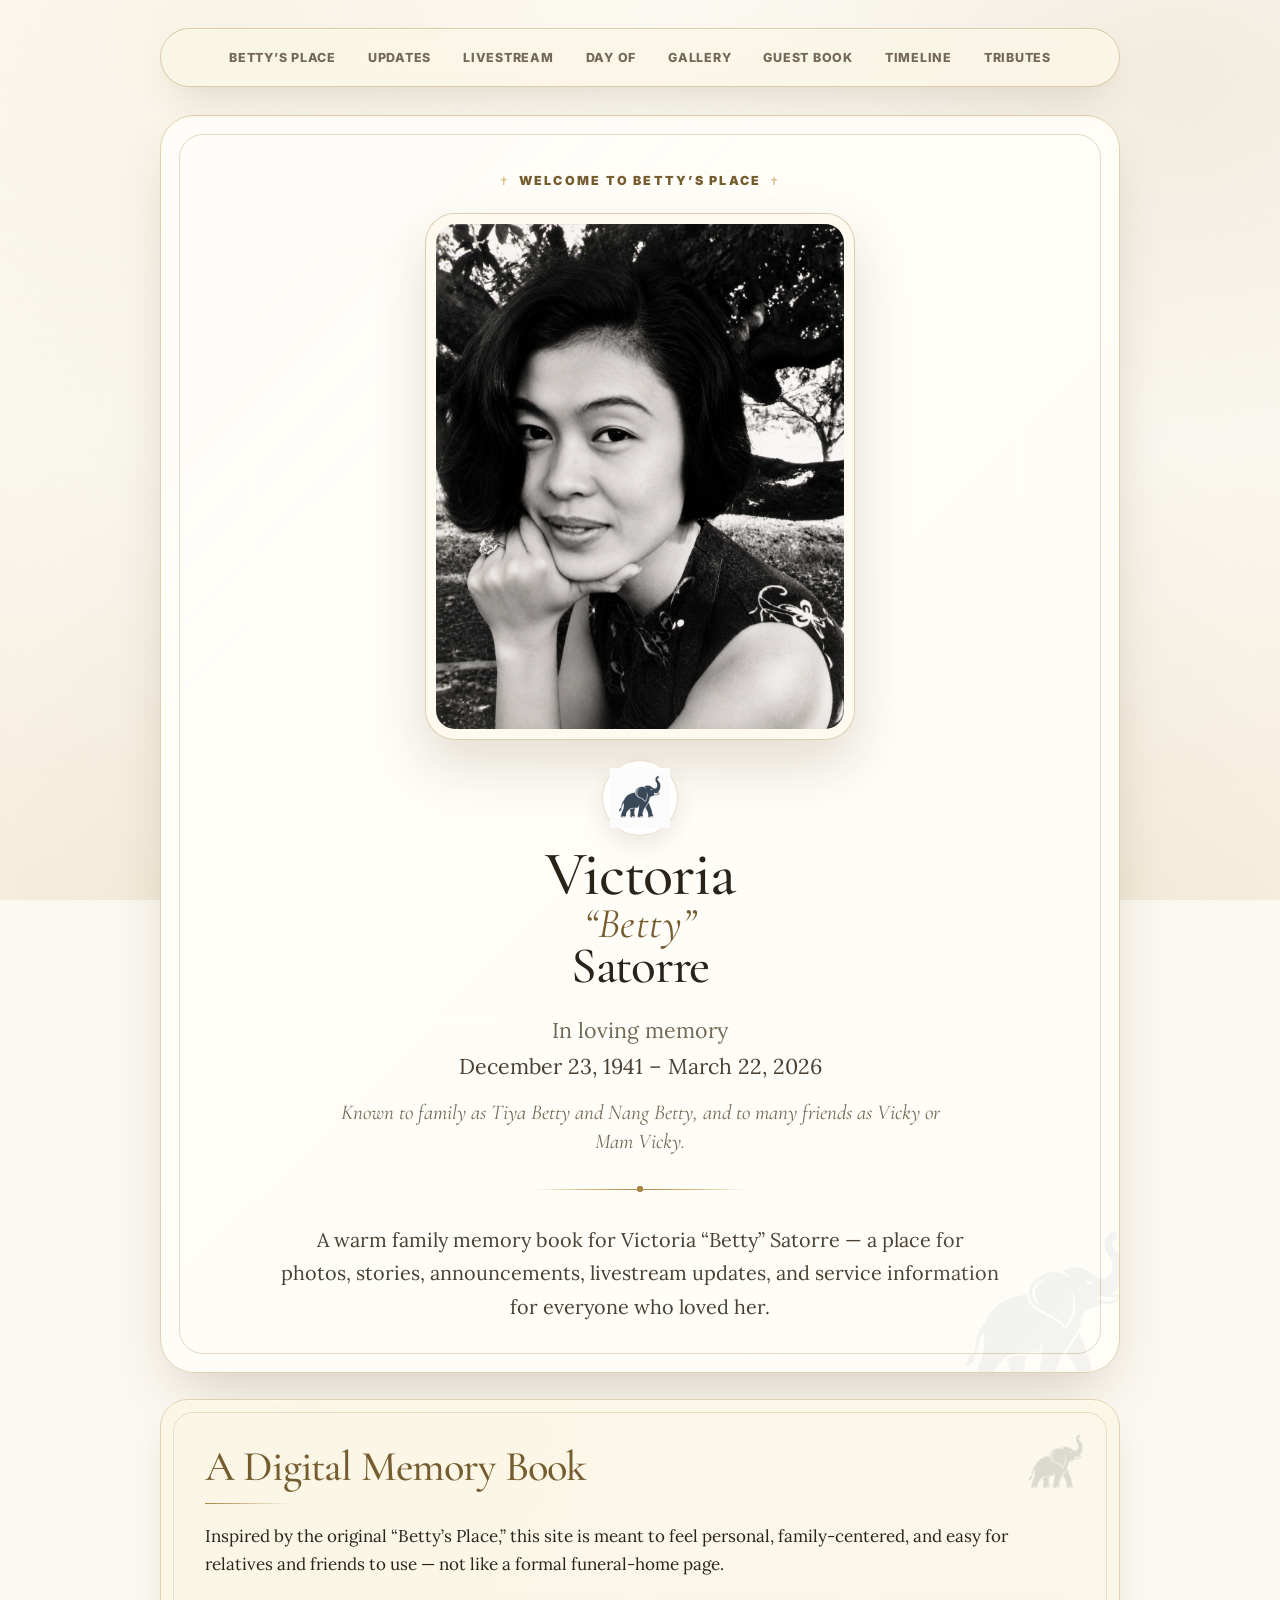
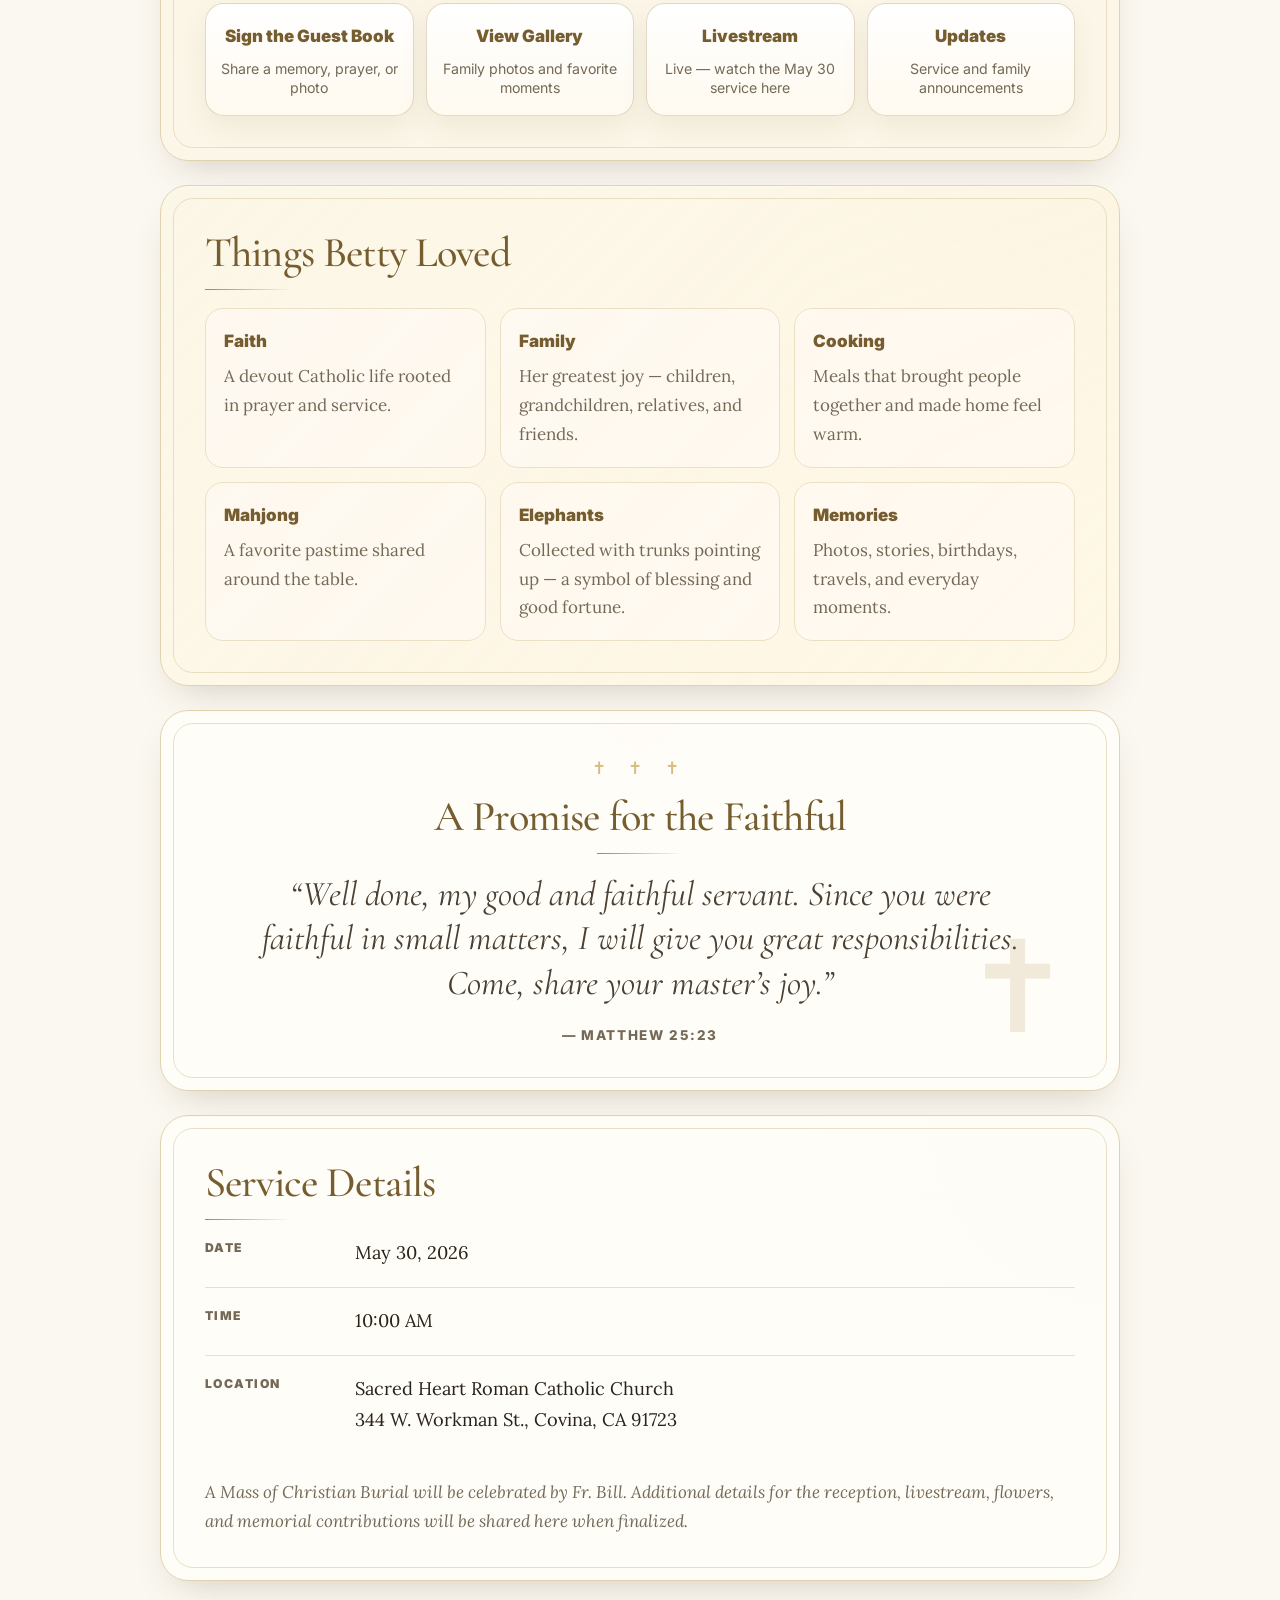
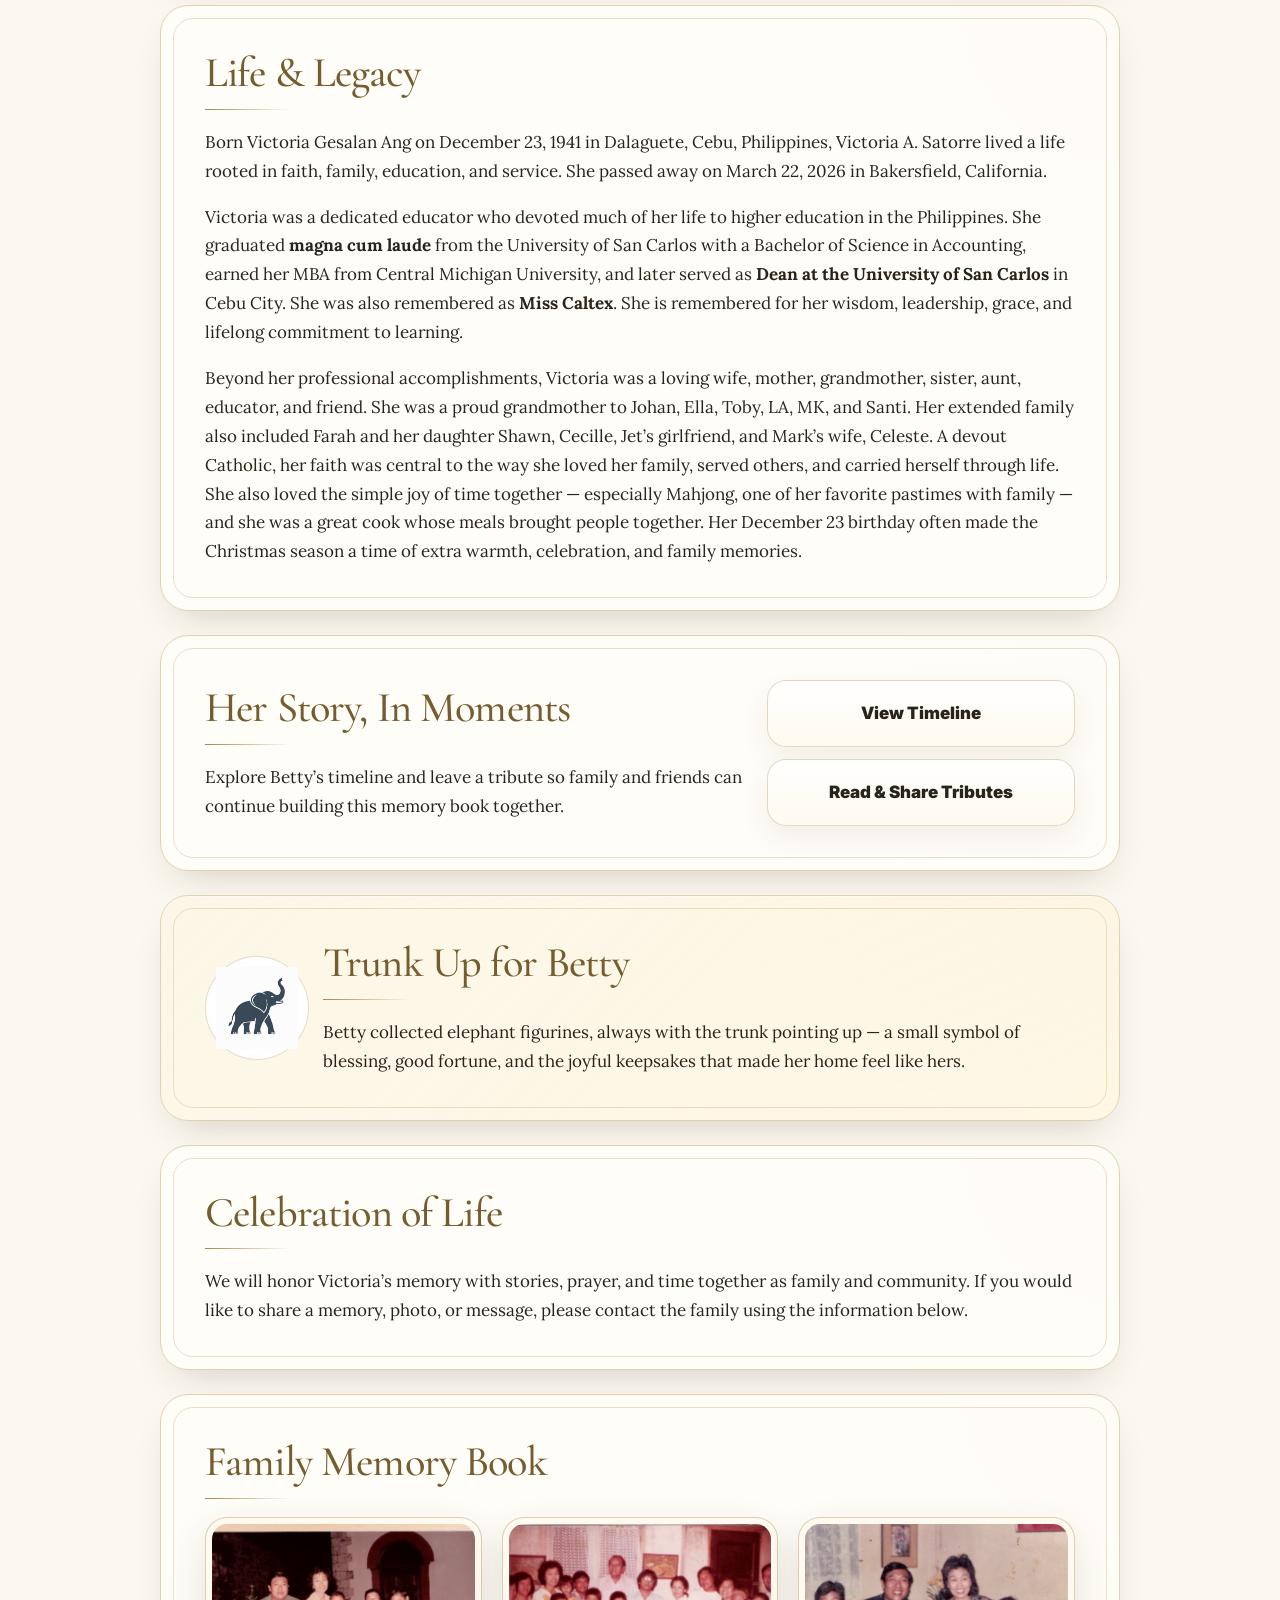
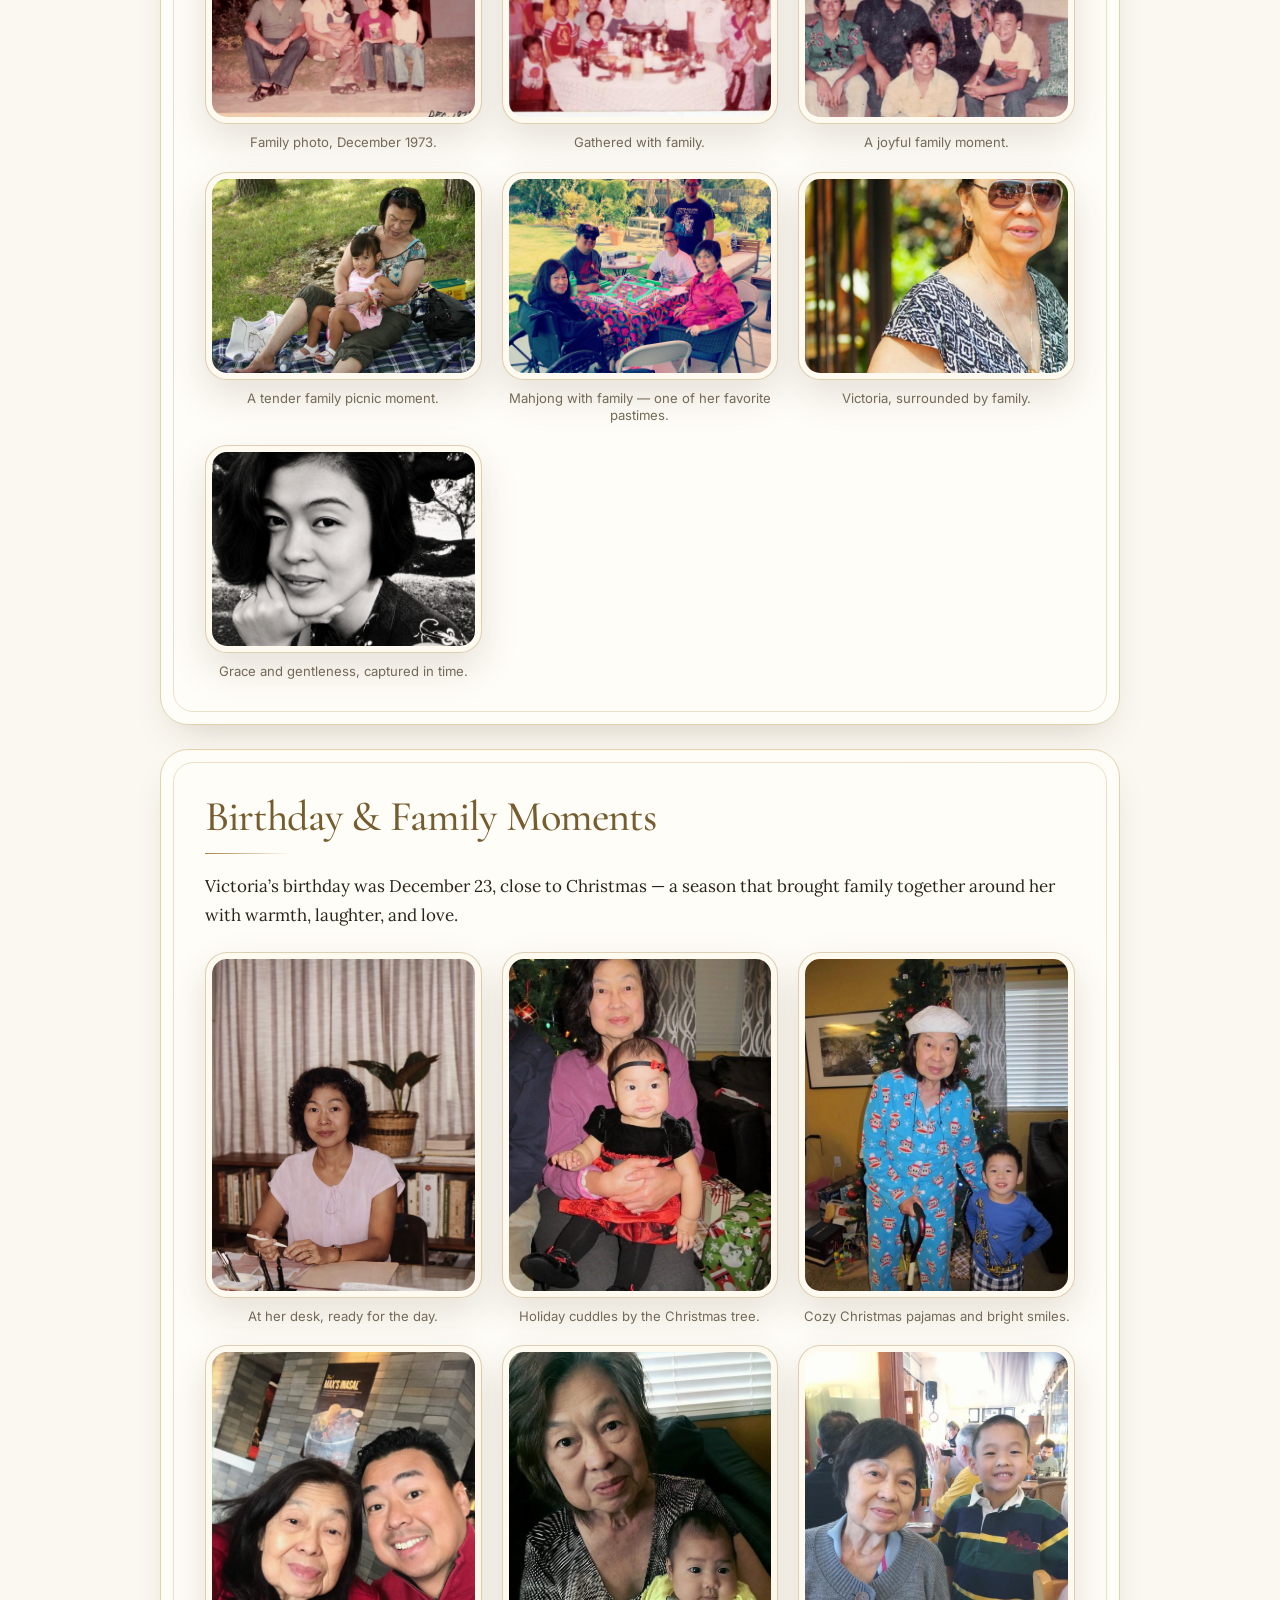
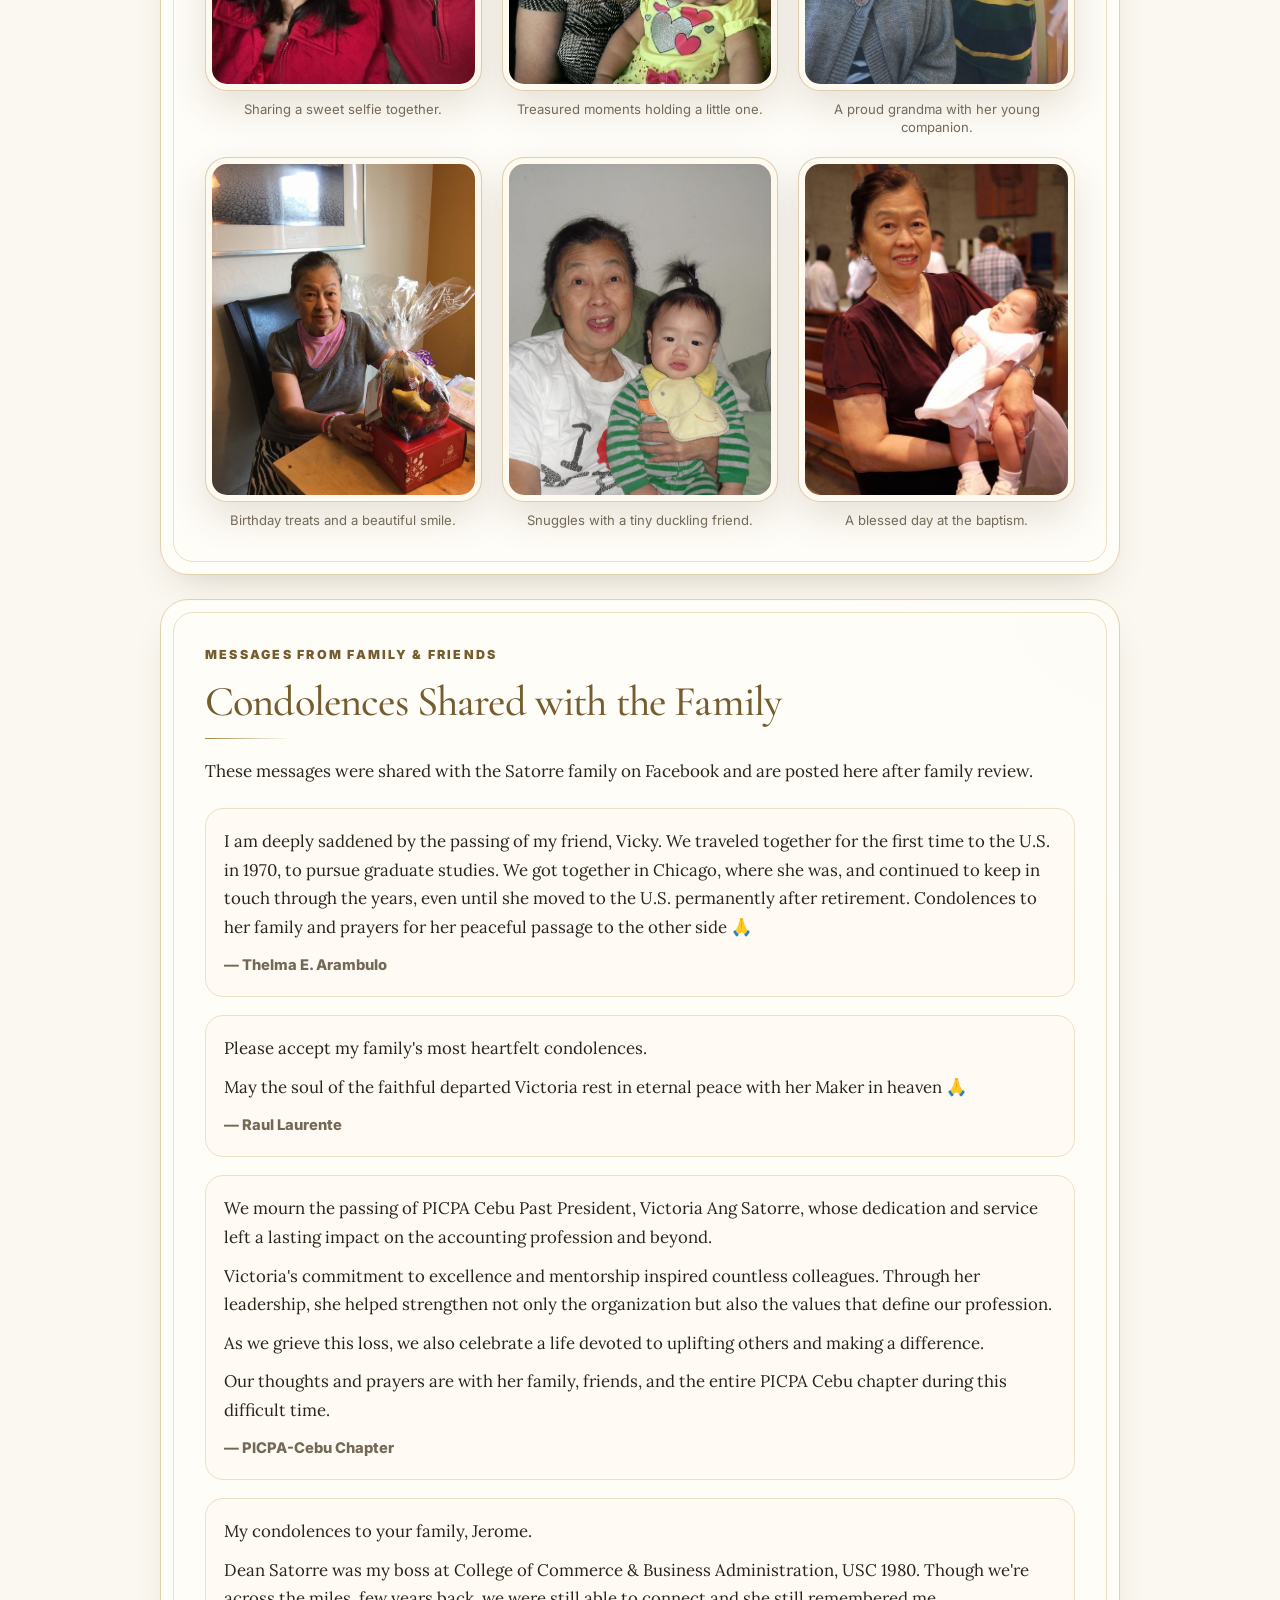
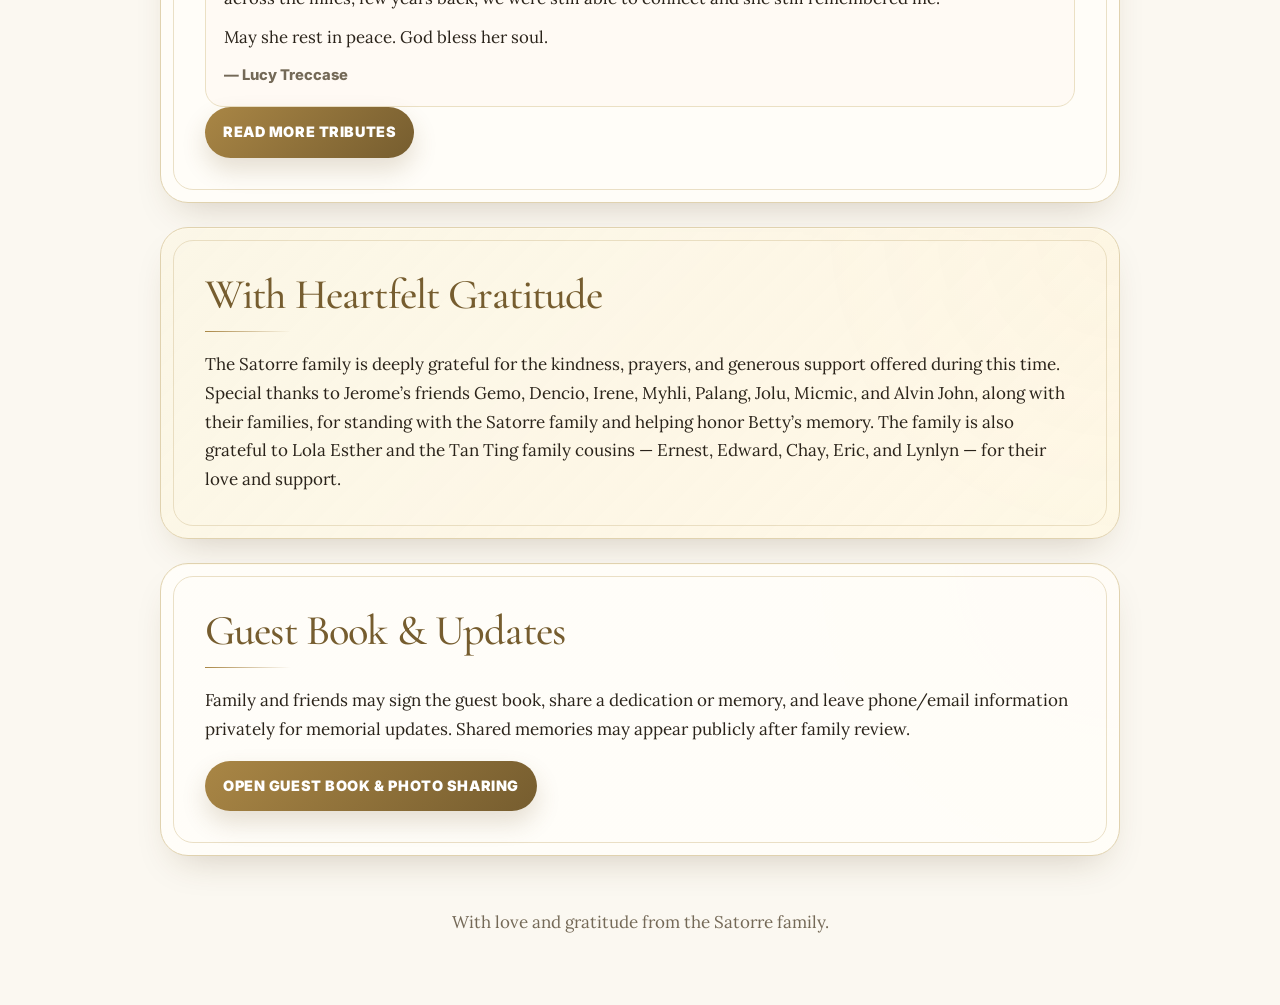
==== commit 401f3a7d: "Add Day Of live photos page, family upload page, and nav update" ====
--- a/index.html
+++ b/index.html
@@ -20,6 +20,7 @@
       <a href="index.html">Betty’s Place</a>
       <a href="announcements.html">Updates</a>
       <a href="livestream.html">Livestream</a>
+      <a href="live.html">Day Of</a>
       <a href="gallery.html">Gallery</a>
       <a href="share.html">Guest Book</a>
       <a href="timeline.html">Timeline</a>
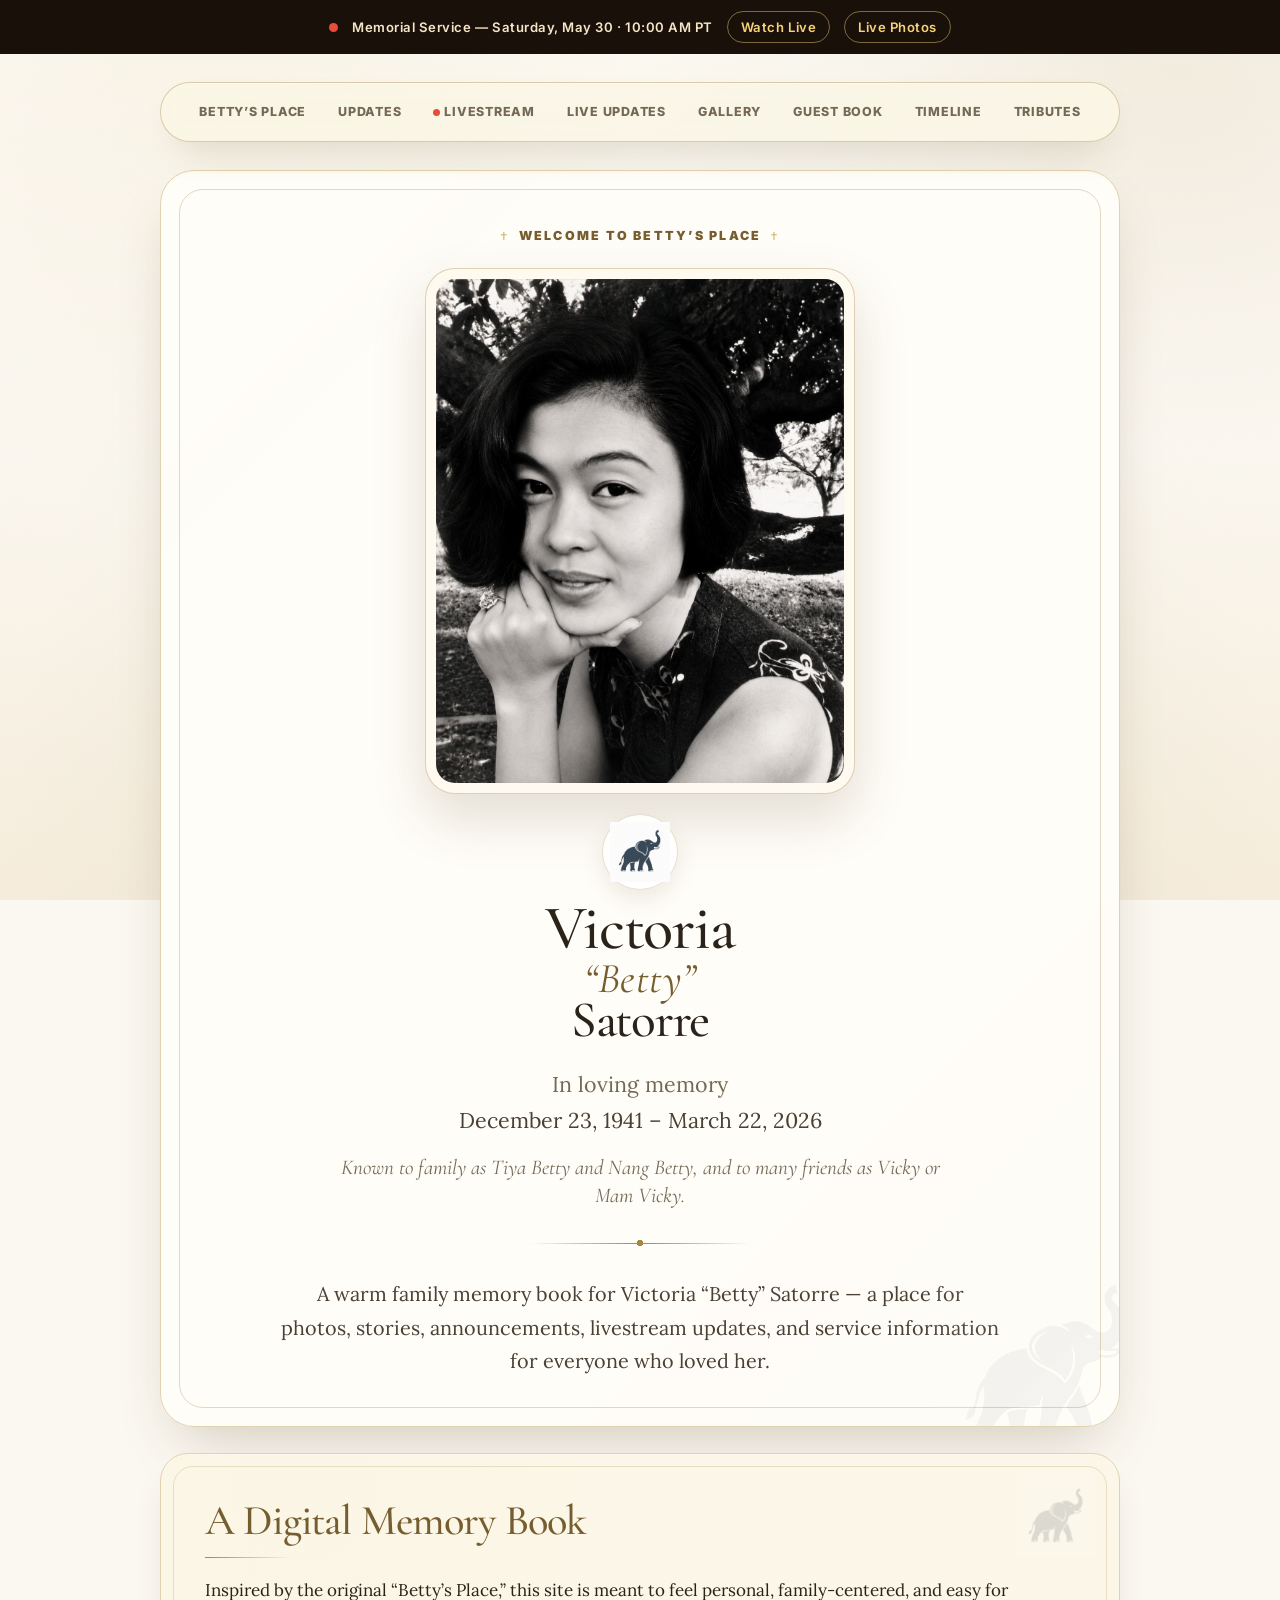
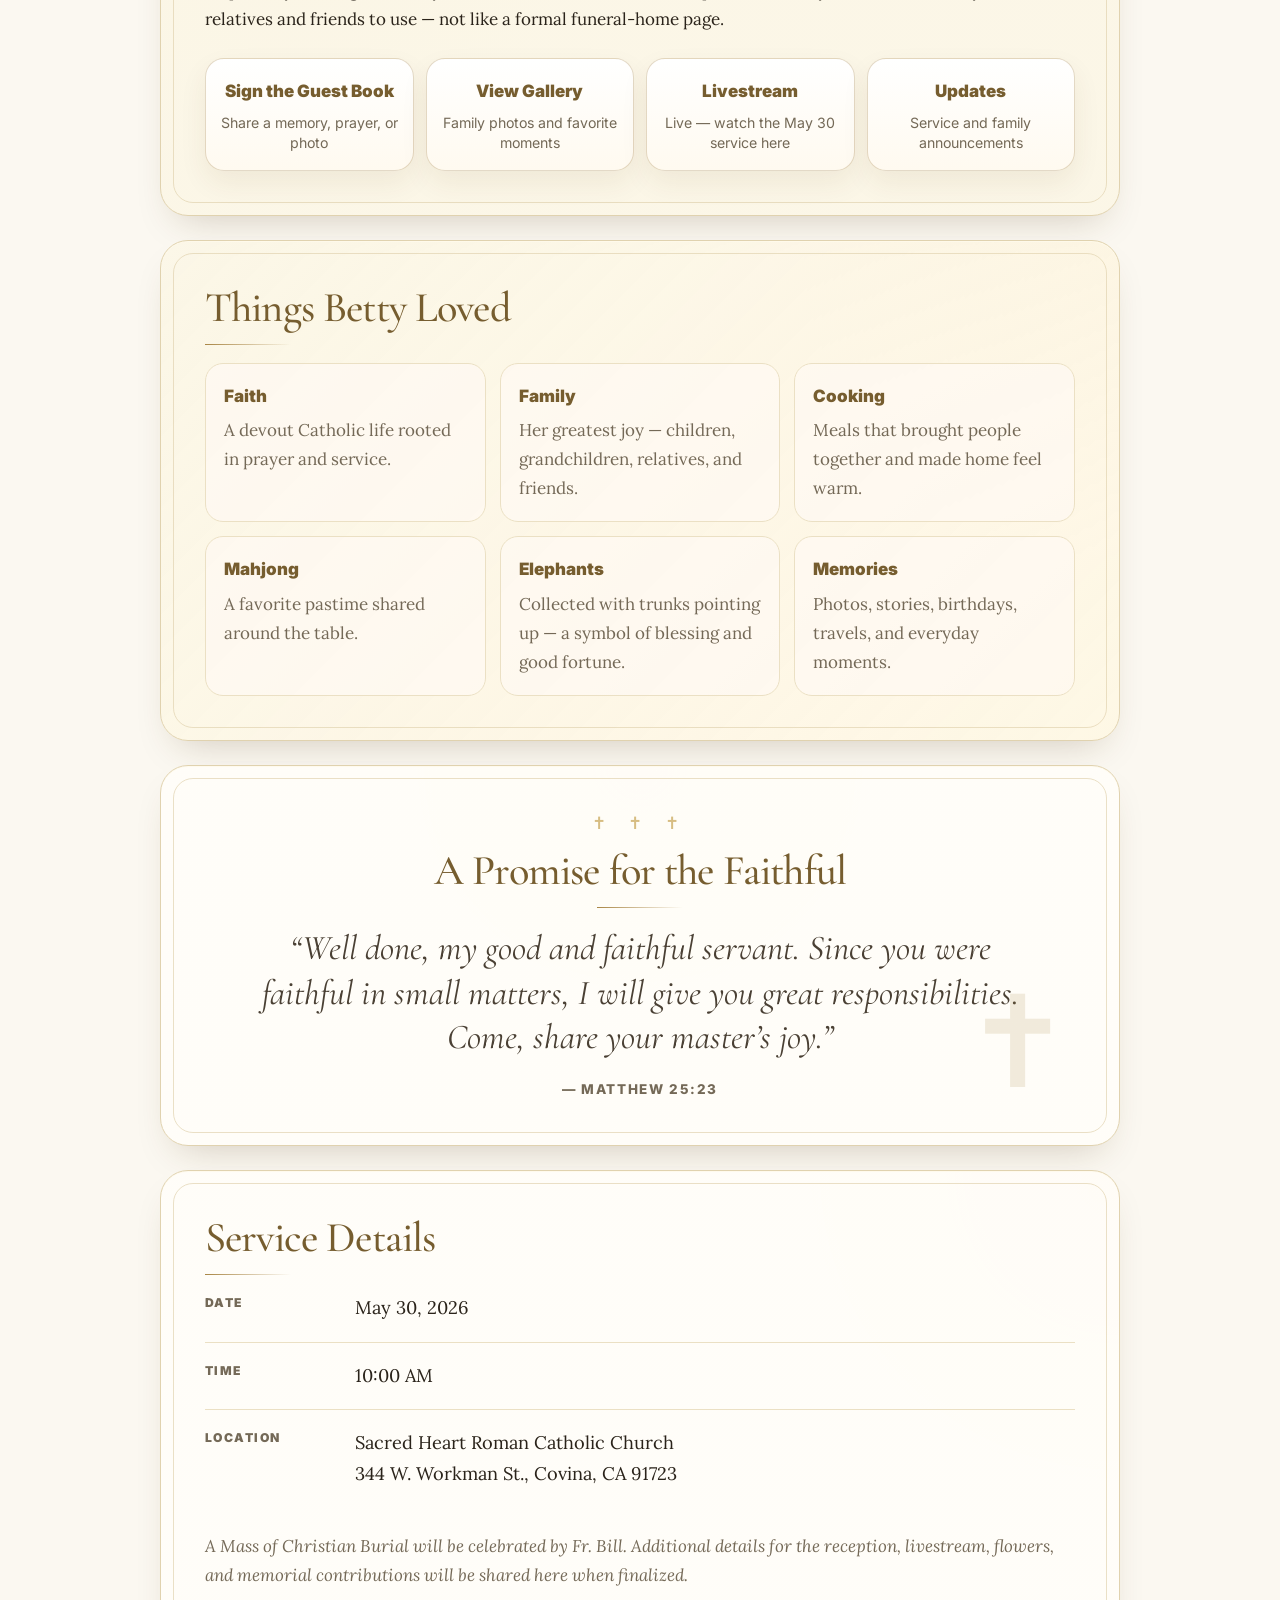
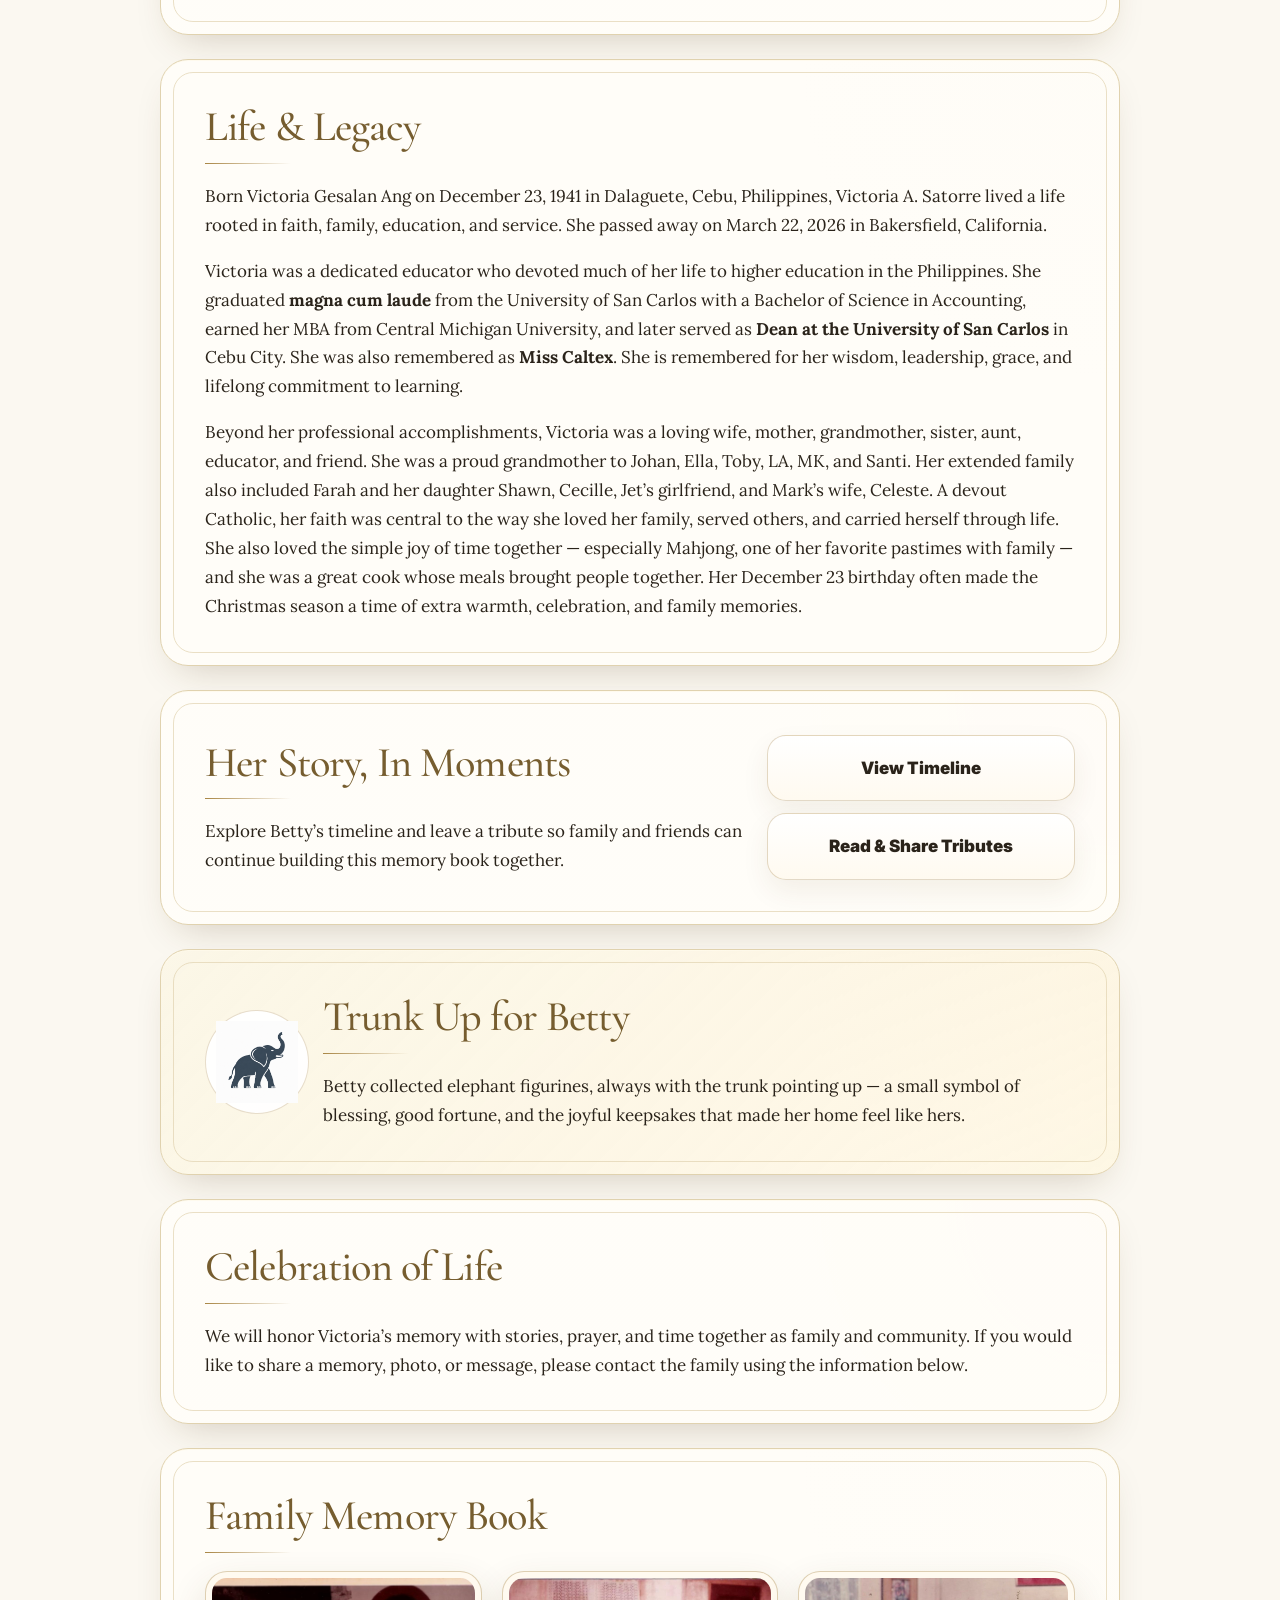
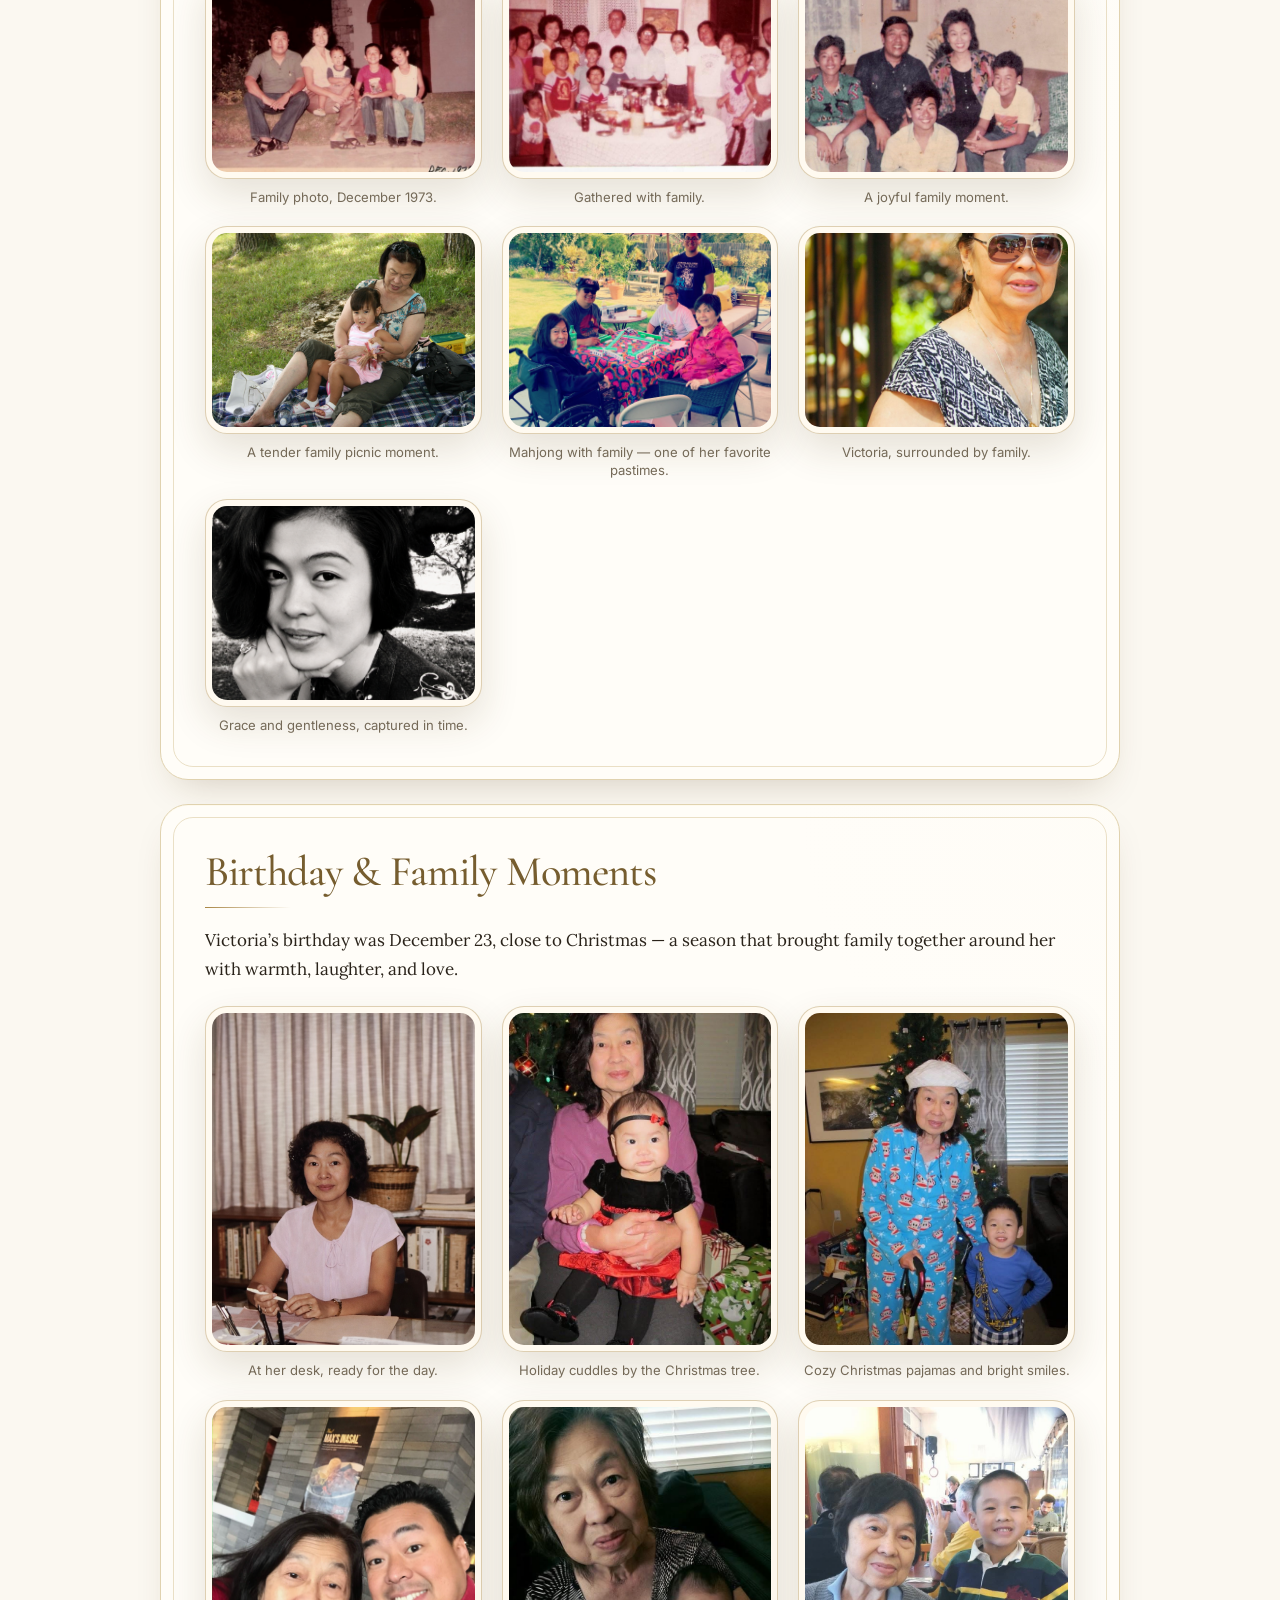
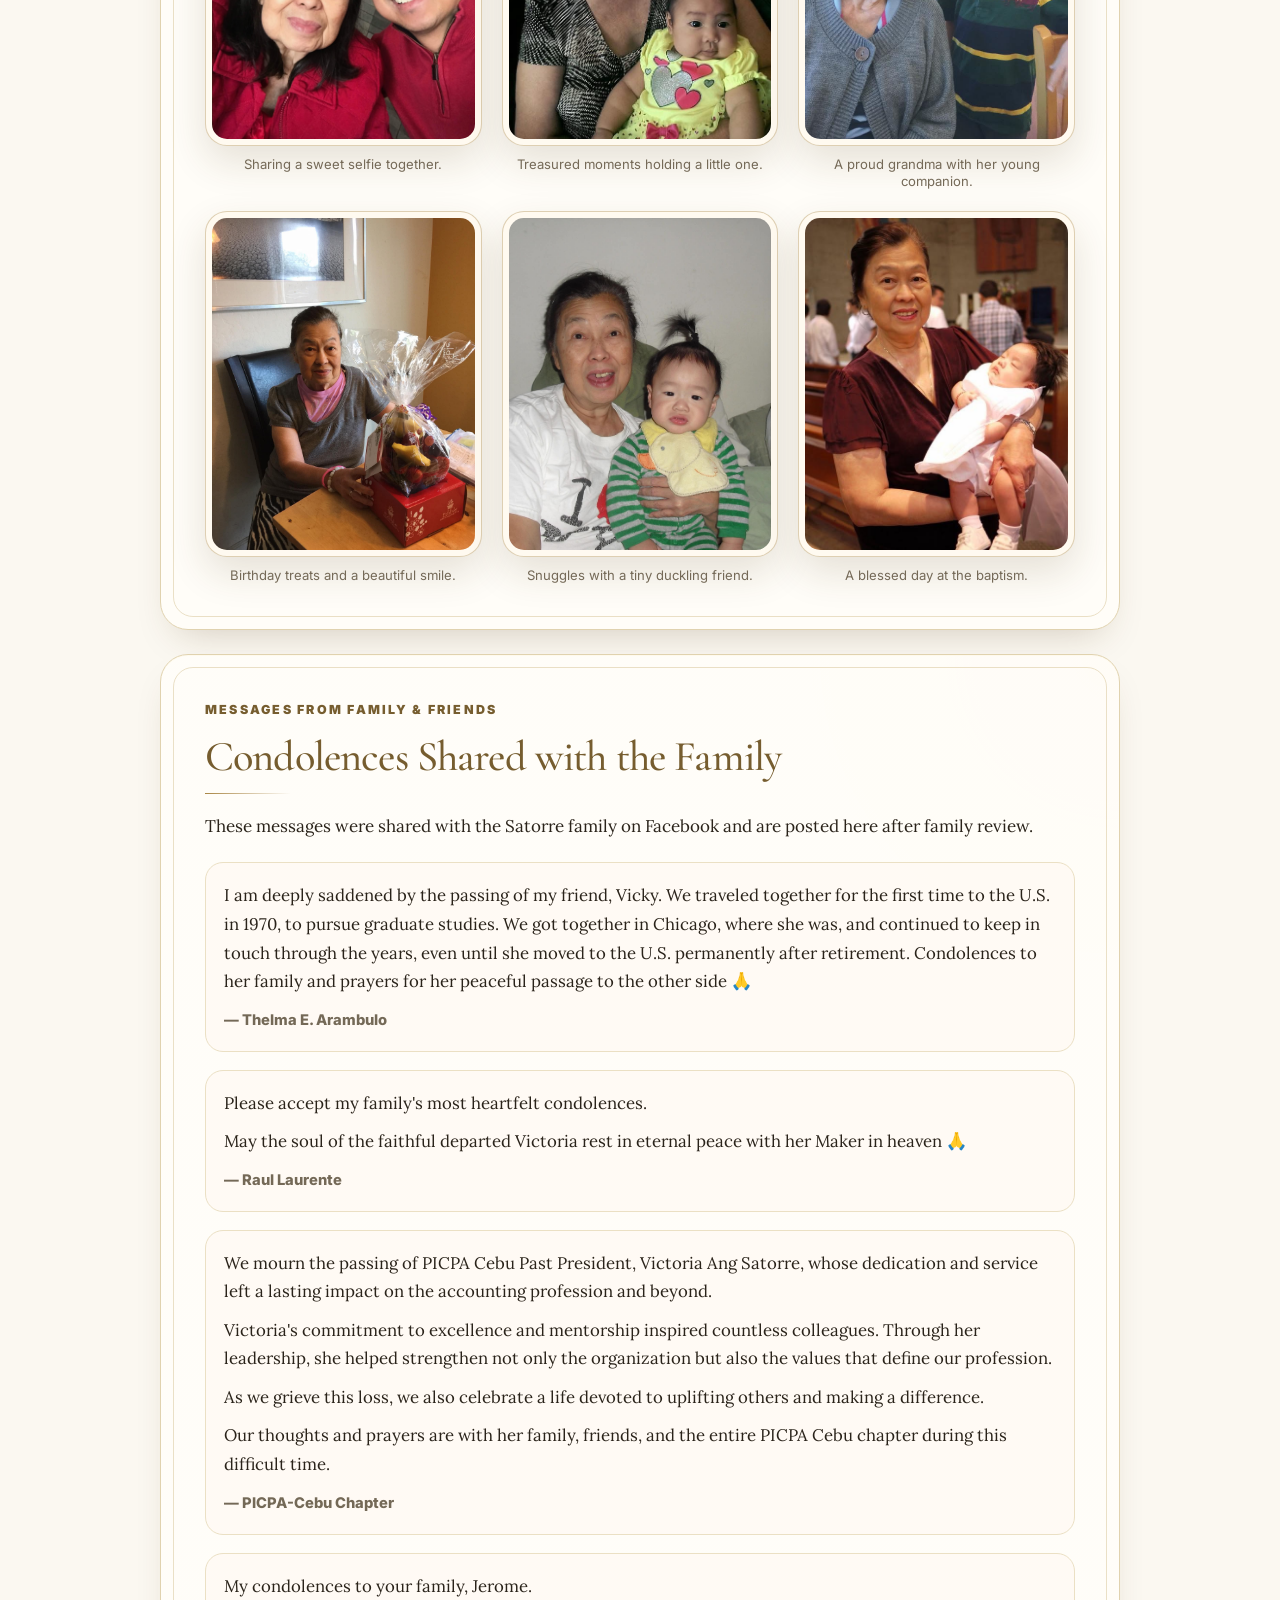
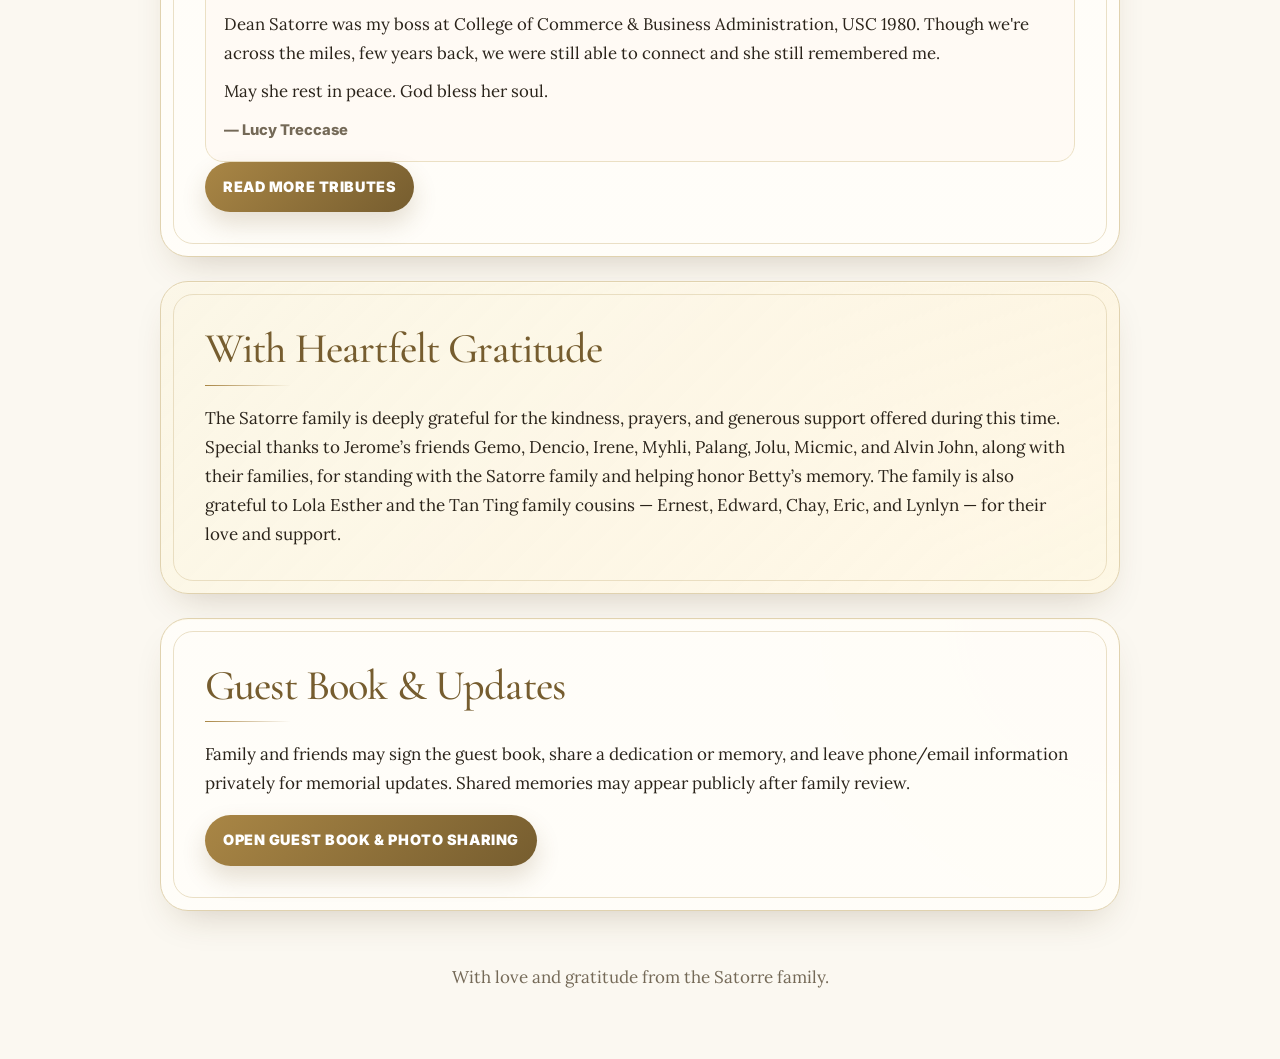
==== commit 0f20a646: "Add live alert banner, blinking dot on Livestream, rename Day Of to Live Updates" ====
--- a/index.html
+++ b/index.html
@@ -13,14 +13,20 @@
   <link rel="stylesheet" href="styles.css" />
 </head>
 <body>
+  <div class="live-alert-bar" id="live-alert-bar">
+    <span class="live-dot" aria-hidden="true"></span>
+    <span>Memorial Service — Saturday, May 30 &middot; 10:00 AM PT</span>
+    <a href="livestream.html">Watch Live</a>
+    <a href="live.html">Live Photos</a>
+  </div>
   <main class="page">
 
 
     <nav class="site-nav" aria-label="Memorial site navigation">
       <a href="index.html">Betty’s Place</a>
       <a href="announcements.html">Updates</a>
-      <a href="livestream.html">Livestream</a>
-      <a href="live.html">Day Of</a>
+      <a href="livestream.html"><span class="nav-live-dot" aria-hidden="true"></span>Livestream</a>
+      <a href="live.html">Live Updates</a>
       <a href="gallery.html">Gallery</a>
       <a href="share.html">Guest Book</a>
       <a href="timeline.html">Timeline</a>
--- a/styles.css
+++ b/styles.css
@@ -497,6 +497,60 @@
   gap: 20px;
 }
 
+/* ── Live alert banner ─────────────────────────────────── */
+.live-alert-bar {
+  background: #1a100a;
+  color: #f5e6c8;
+  text-align: center;
+  padding: 11px 20px;
+  display: flex;
+  align-items: center;
+  justify-content: center;
+  gap: 14px;
+  flex-wrap: wrap;
+  font-family: var(--sans);
+  font-size: .82rem;
+  font-weight: 600;
+  letter-spacing: .04em;
+  position: sticky;
+  top: 0;
+  z-index: 10;
+}
+.live-alert-bar a {
+  color: #f5d478;
+  text-decoration: none;
+  border: 1px solid rgba(245, 212, 120, .45);
+  border-radius: 999px;
+  padding: 4px 13px;
+}
+.live-alert-bar a:hover { background: rgba(245, 212, 120, .12); }
+
+.live-dot {
+  display: inline-block;
+  width: 9px;
+  height: 9px;
+  background: #e74c3c;
+  border-radius: 50%;
+  flex-shrink: 0;
+  animation: live-pulse 1.2s ease-in-out infinite;
+}
+
+.nav-live-dot {
+  display: inline-block;
+  width: 7px;
+  height: 7px;
+  background: #e74c3c;
+  border-radius: 50%;
+  margin-right: 4px;
+  vertical-align: middle;
+  animation: live-pulse 1.2s ease-in-out infinite;
+}
+
+@keyframes live-pulse {
+  0%, 100% { opacity: 1; transform: scale(1); box-shadow: 0 0 0 0 rgba(231,76,60,.5); }
+  50%       { opacity: .8; transform: scale(.85); box-shadow: 0 0 0 5px rgba(231,76,60,0); }
+}
+
 .photo-grid figure { margin: 0; }
 
 .photo-grid img {
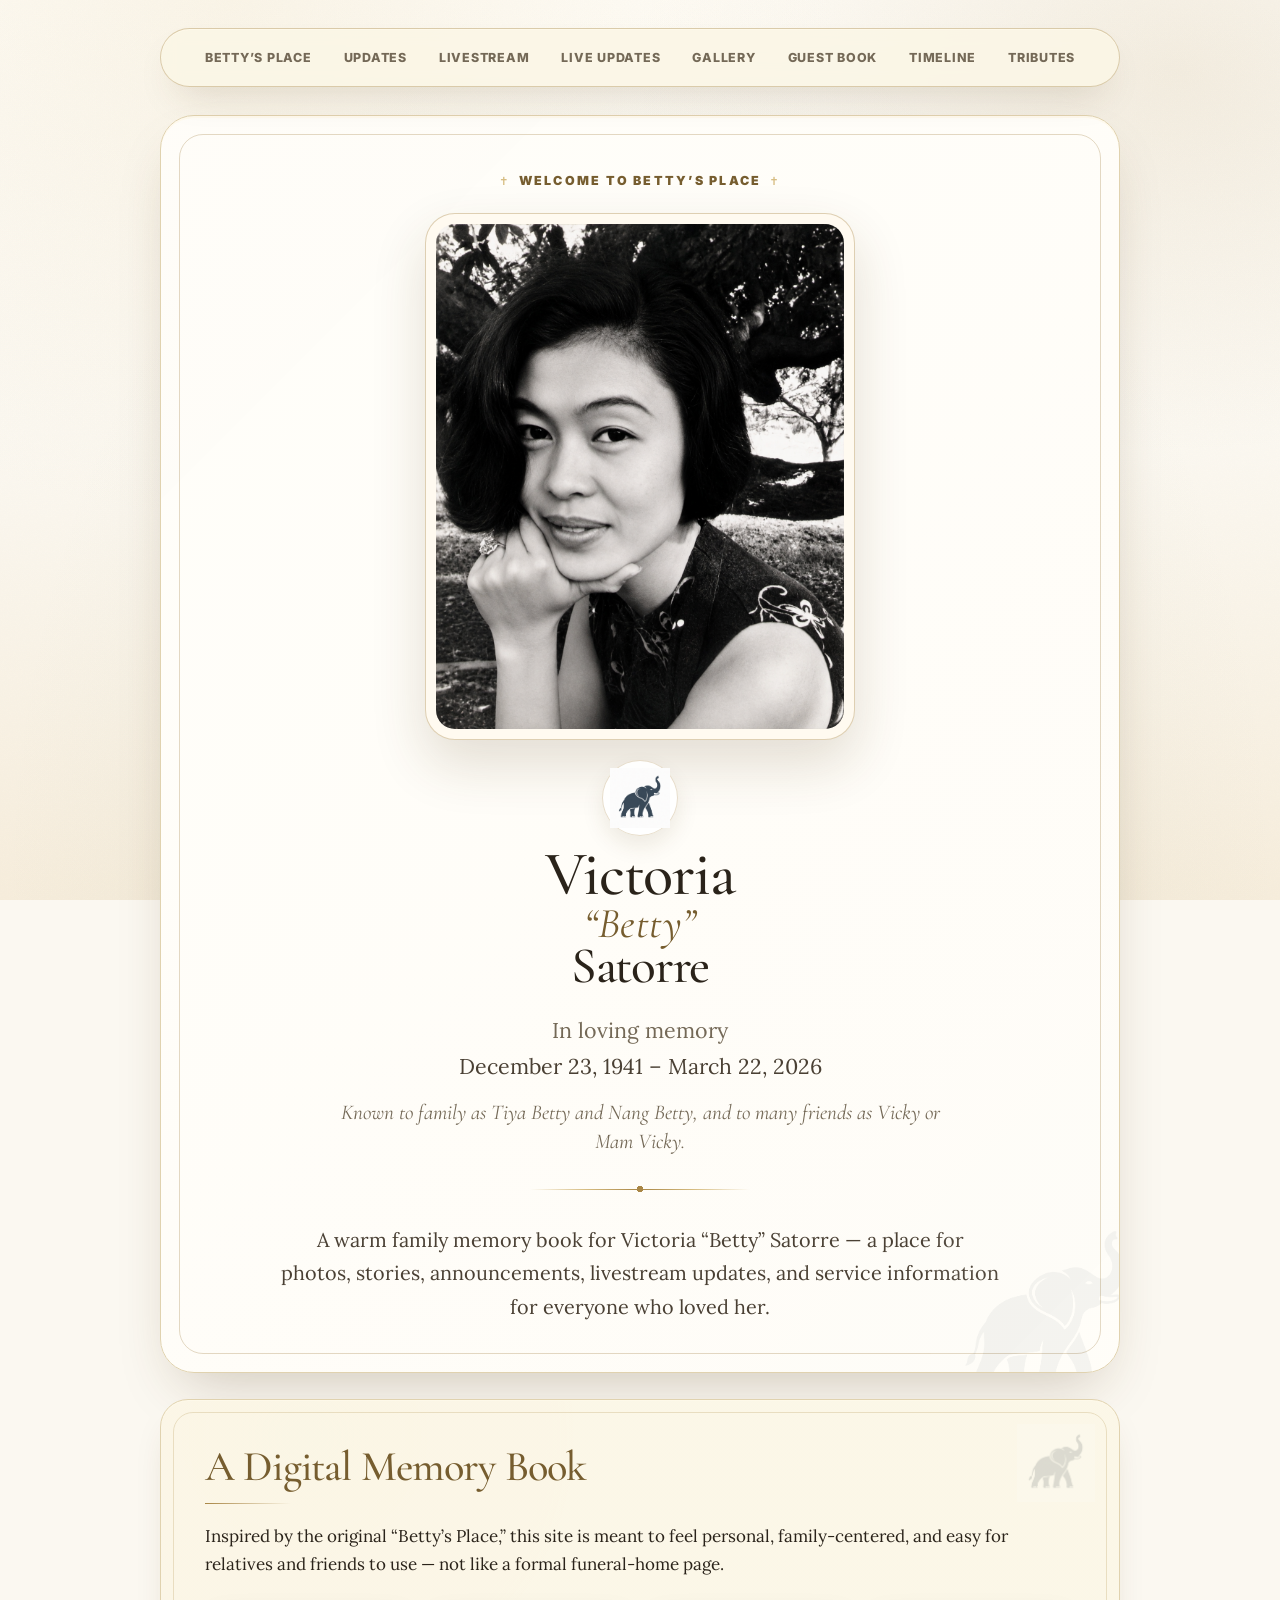
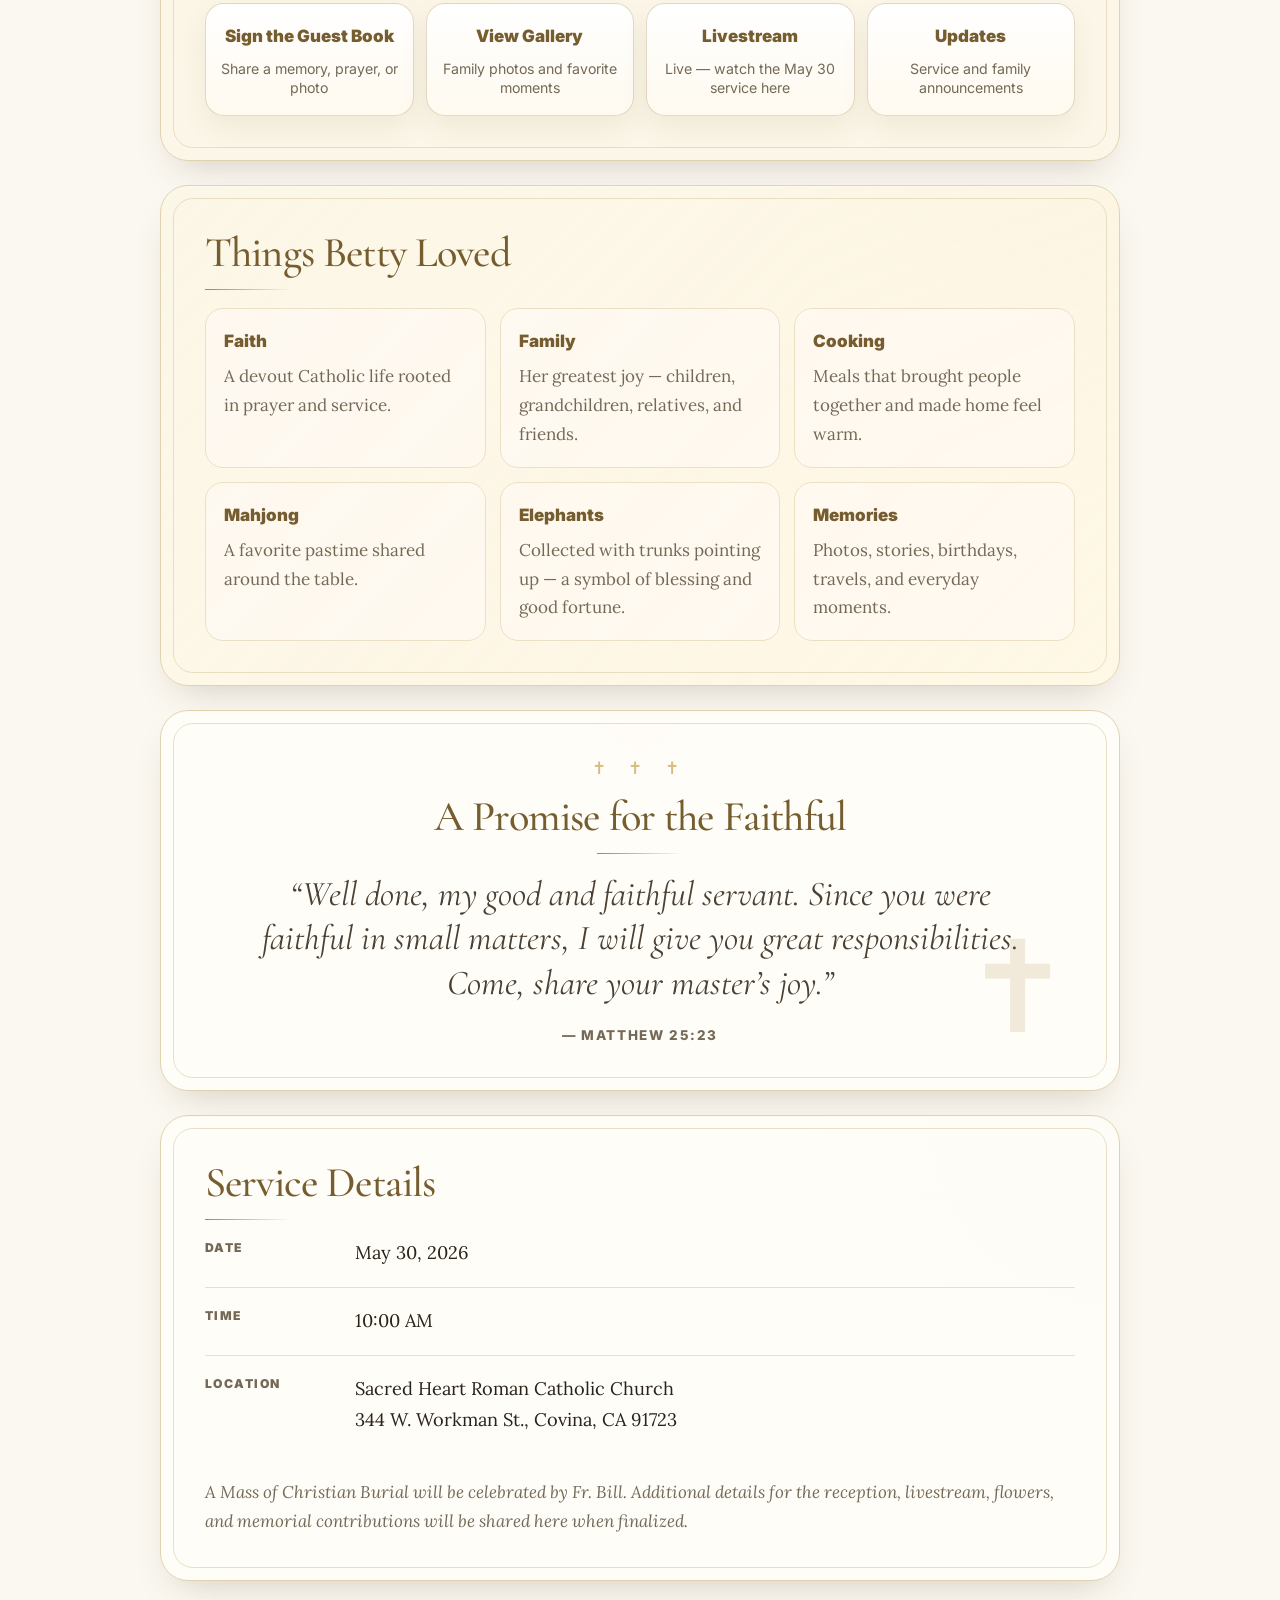
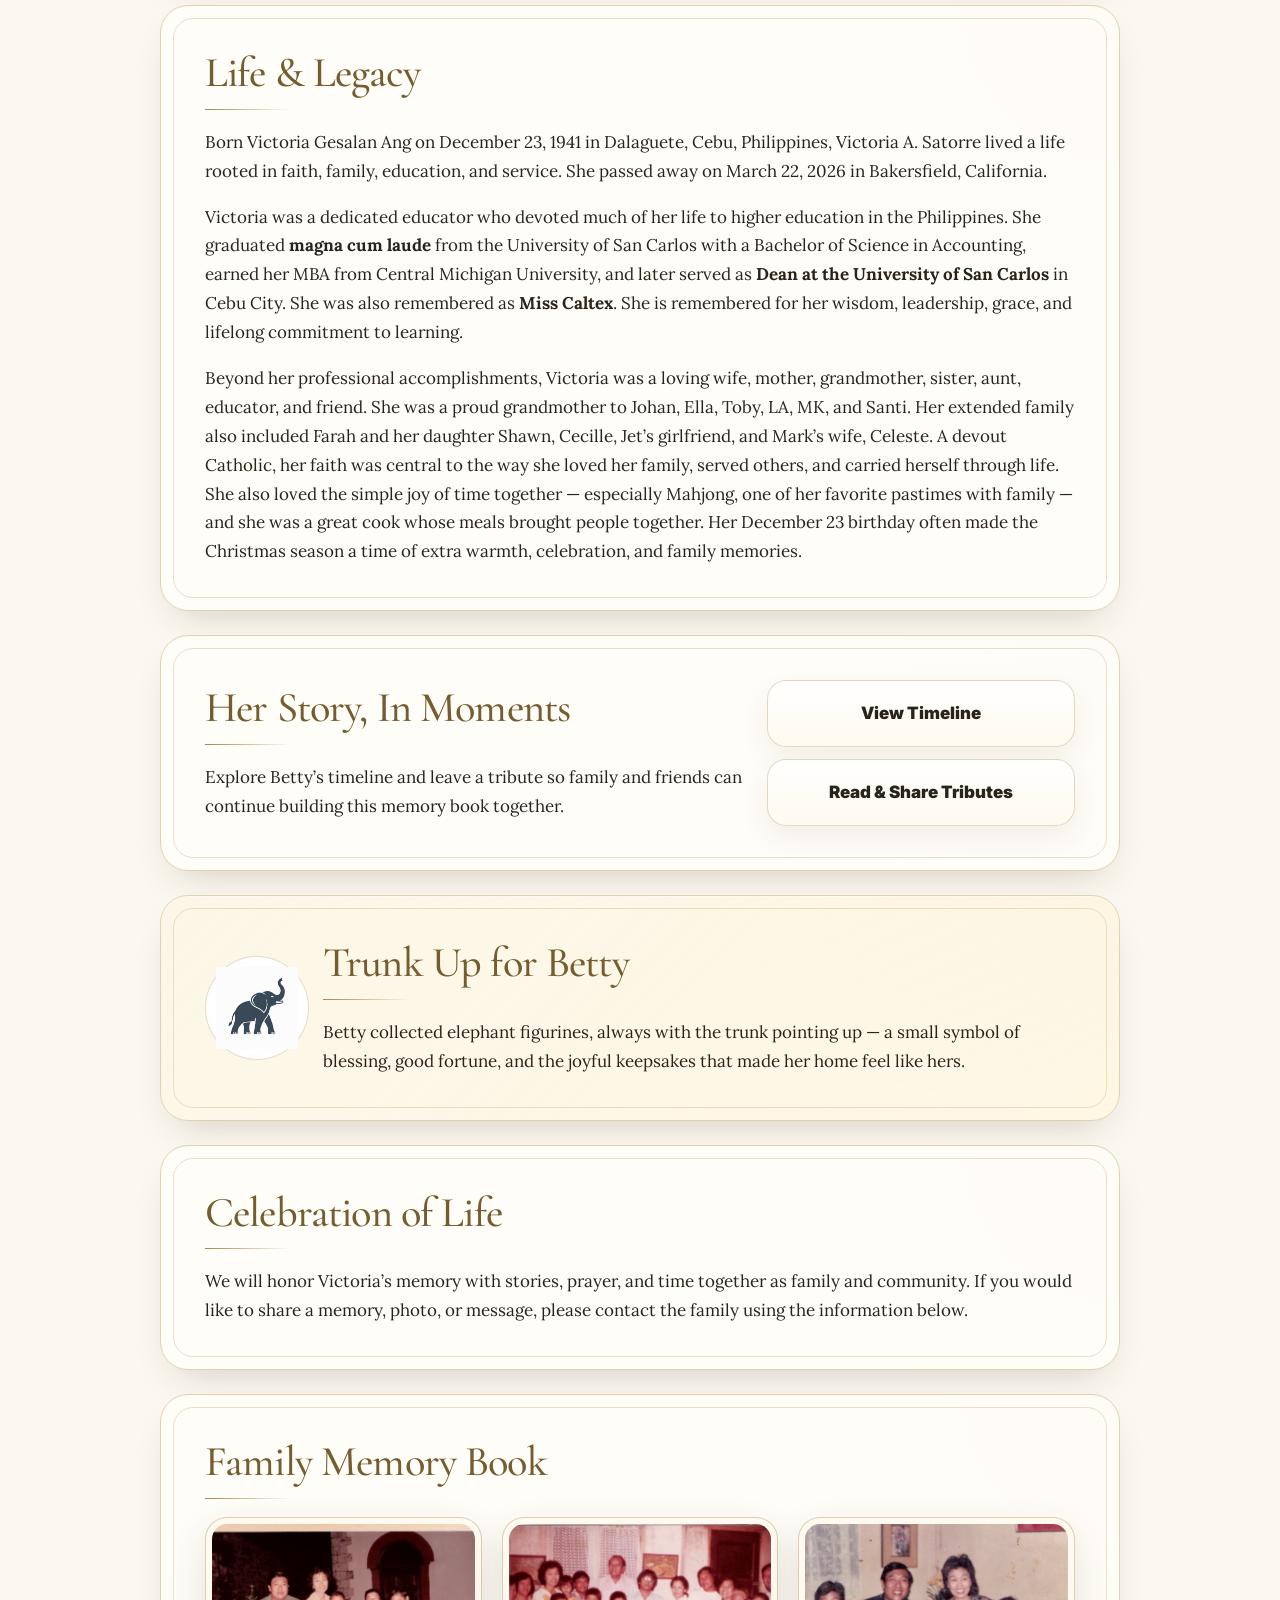
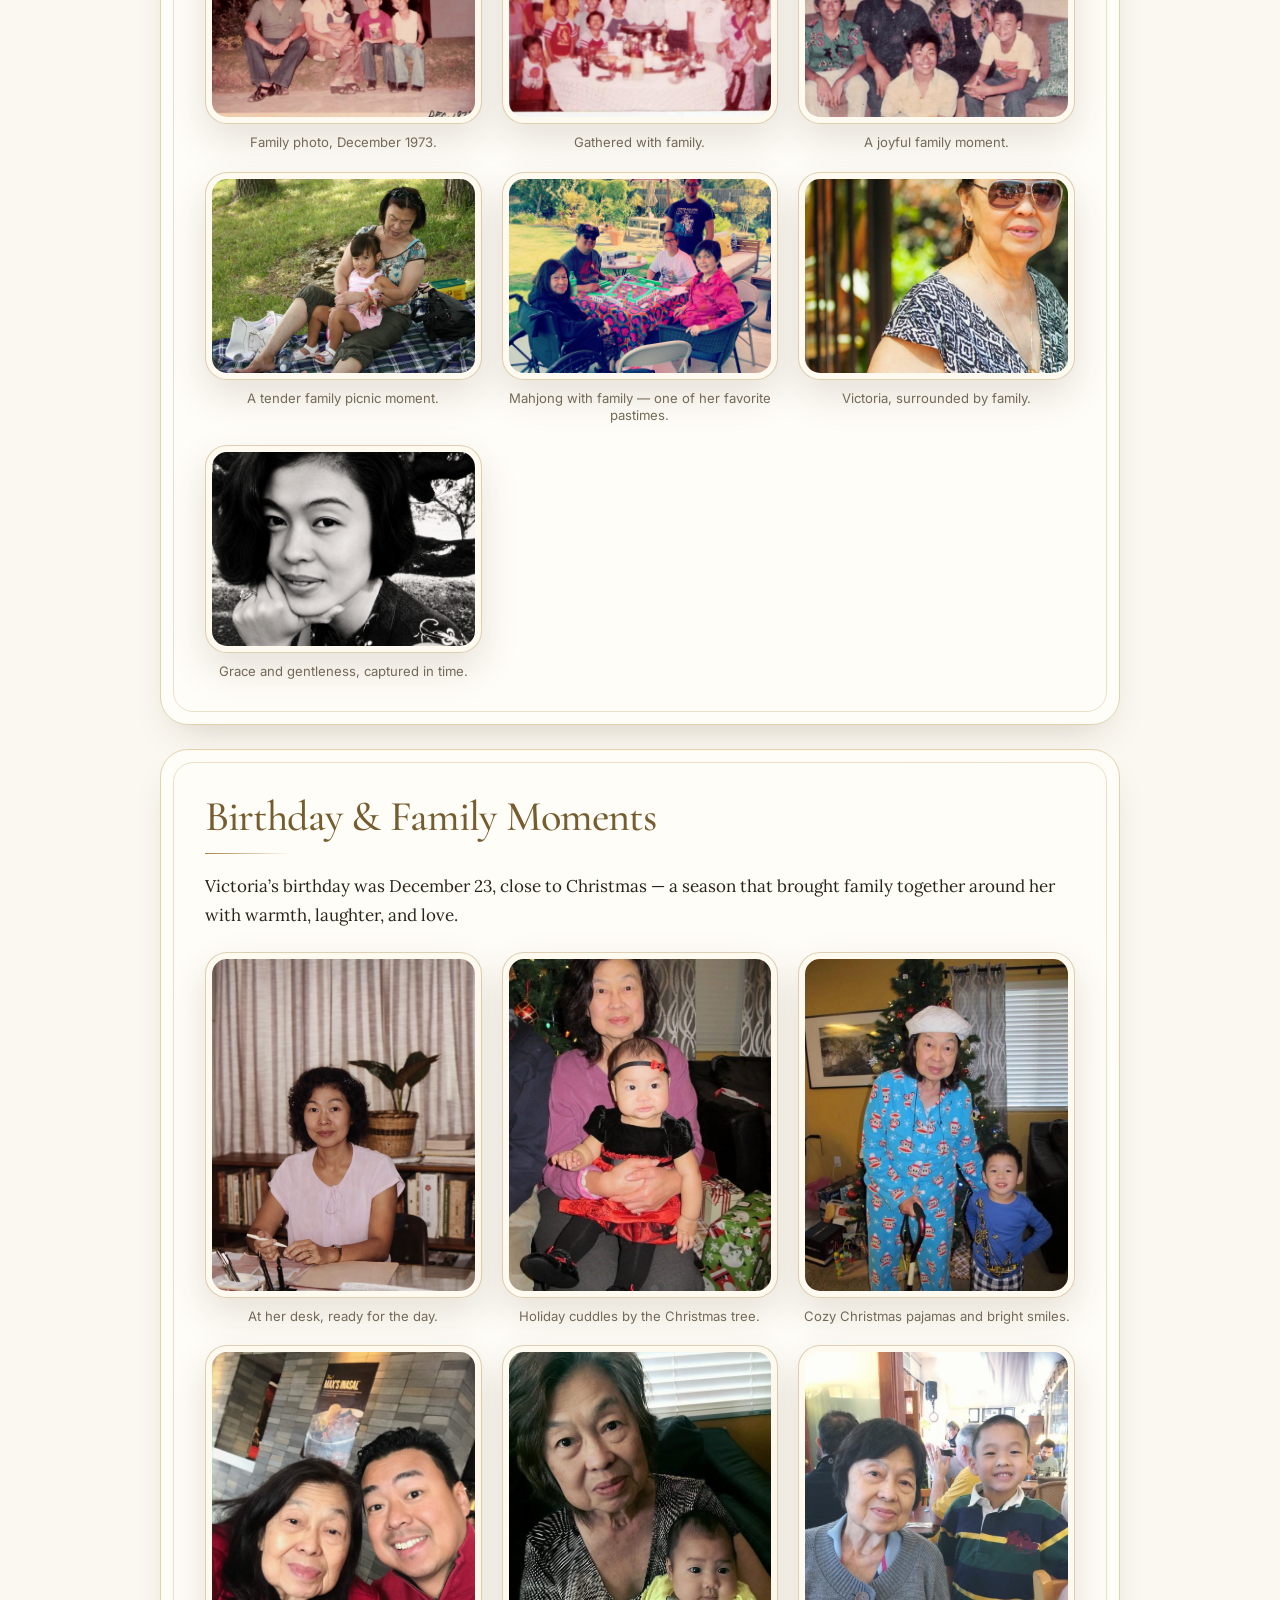
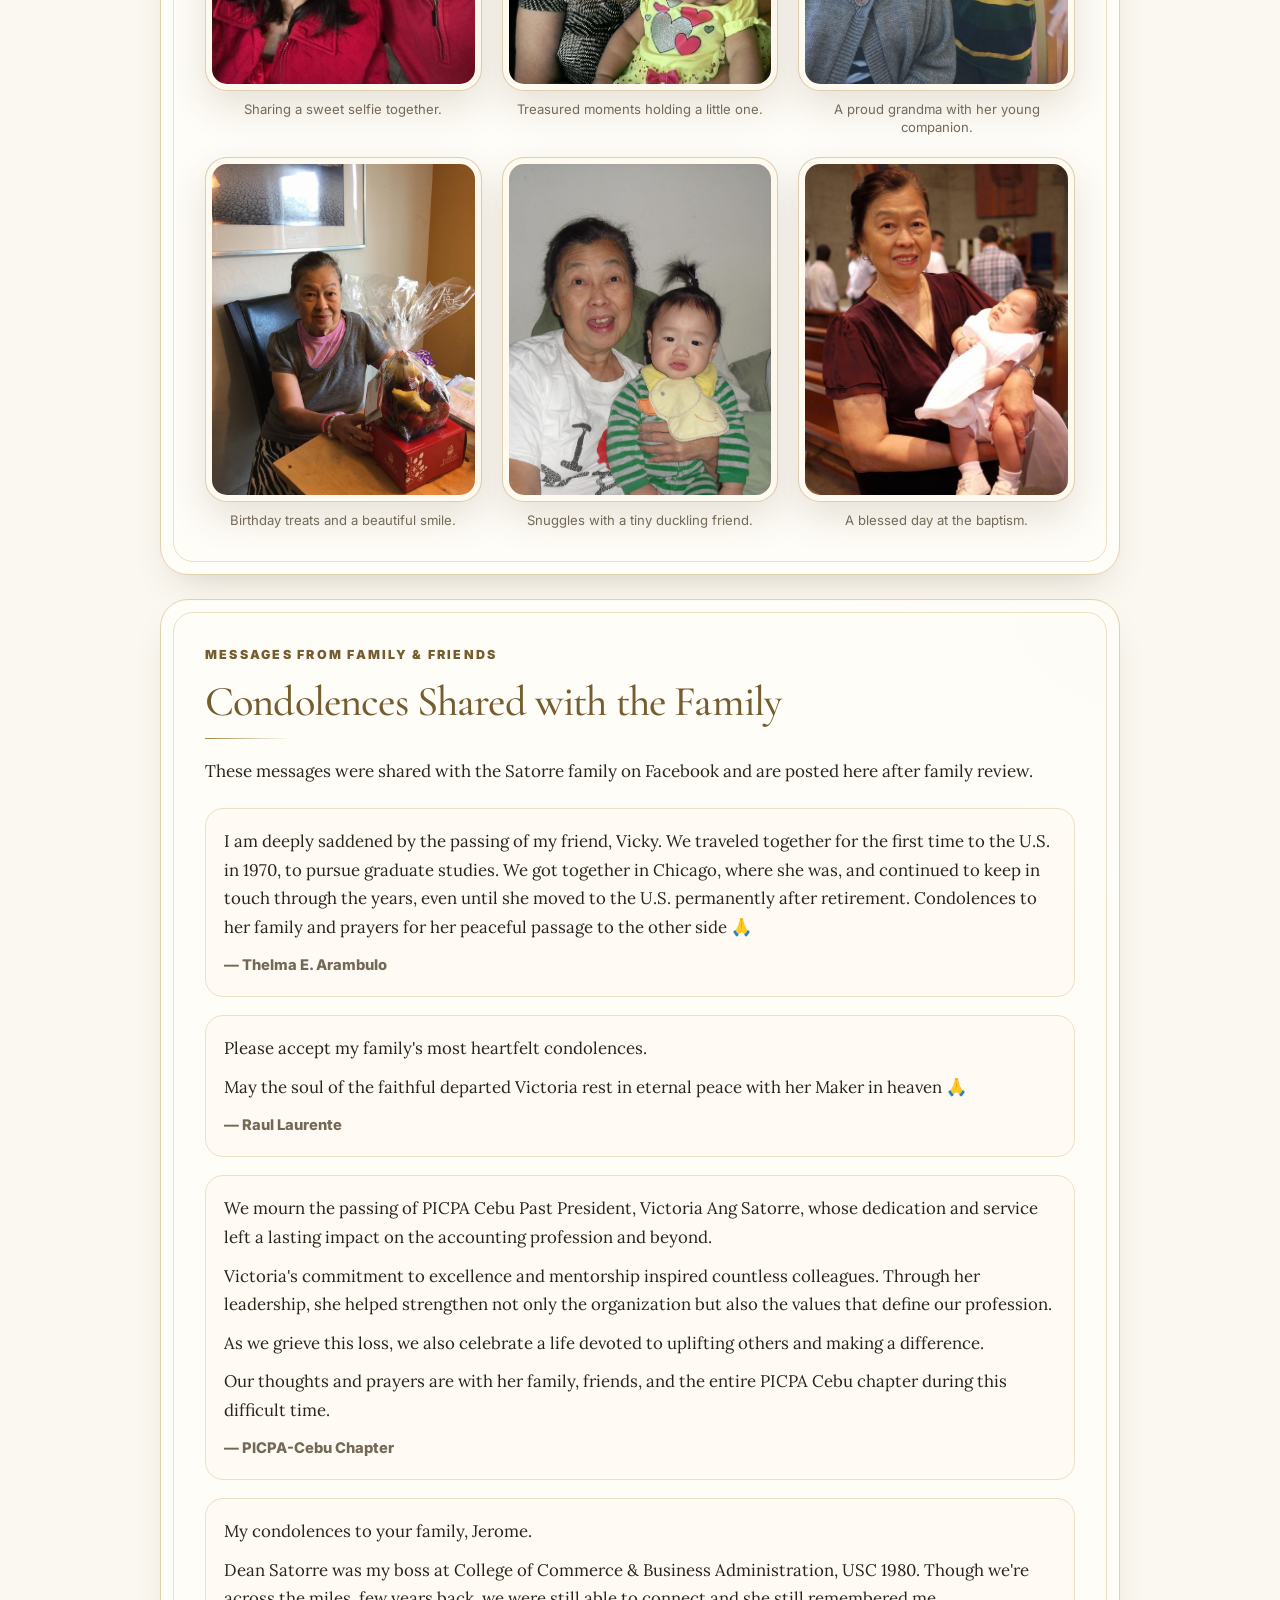
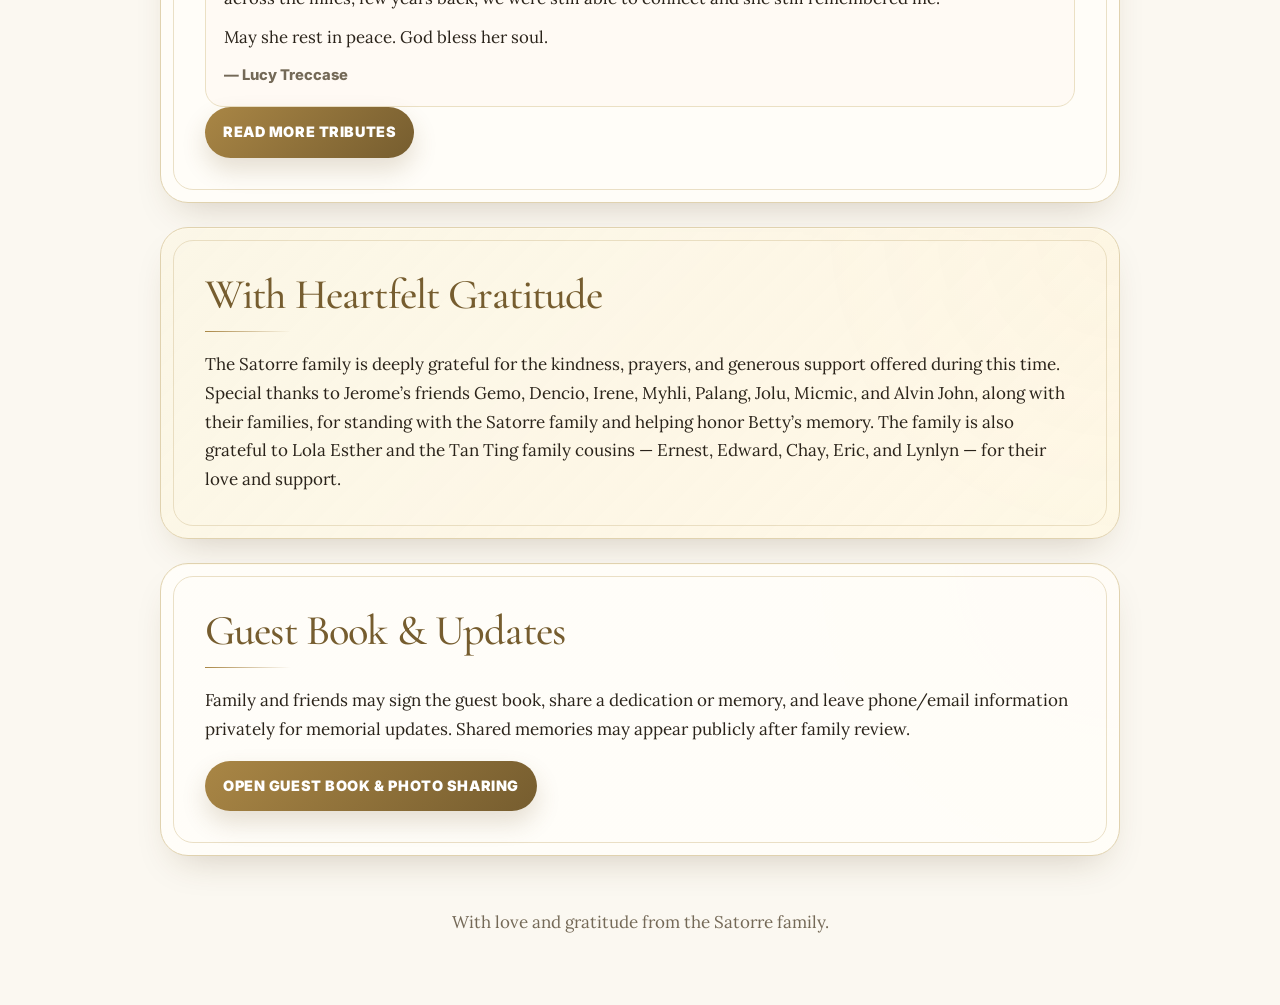
==== commit 6da4bab9: "Remove live alert banner and blinking dot — service complete" ====
--- a/index.html
+++ b/index.html
@@ -13,19 +13,13 @@
   <link rel="stylesheet" href="styles.css" />
 </head>
 <body>
-  <div class="live-alert-bar" id="live-alert-bar">
-    <span class="live-dot" aria-hidden="true"></span>
-    <span>Memorial Service — Saturday, May 30 &middot; 10:00 AM PT</span>
-    <a href="livestream.html">Watch Live</a>
-    <a href="live.html">Live Photos</a>
-  </div>
   <main class="page">
 
 
     <nav class="site-nav" aria-label="Memorial site navigation">
       <a href="index.html">Betty’s Place</a>
       <a href="announcements.html">Updates</a>
-      <a href="livestream.html"><span class="nav-live-dot" aria-hidden="true"></span>Livestream</a>
+      <a href="livestream.html">Livestream</a>
       <a href="live.html">Live Updates</a>
       <a href="gallery.html">Gallery</a>
       <a href="share.html">Guest Book</a>
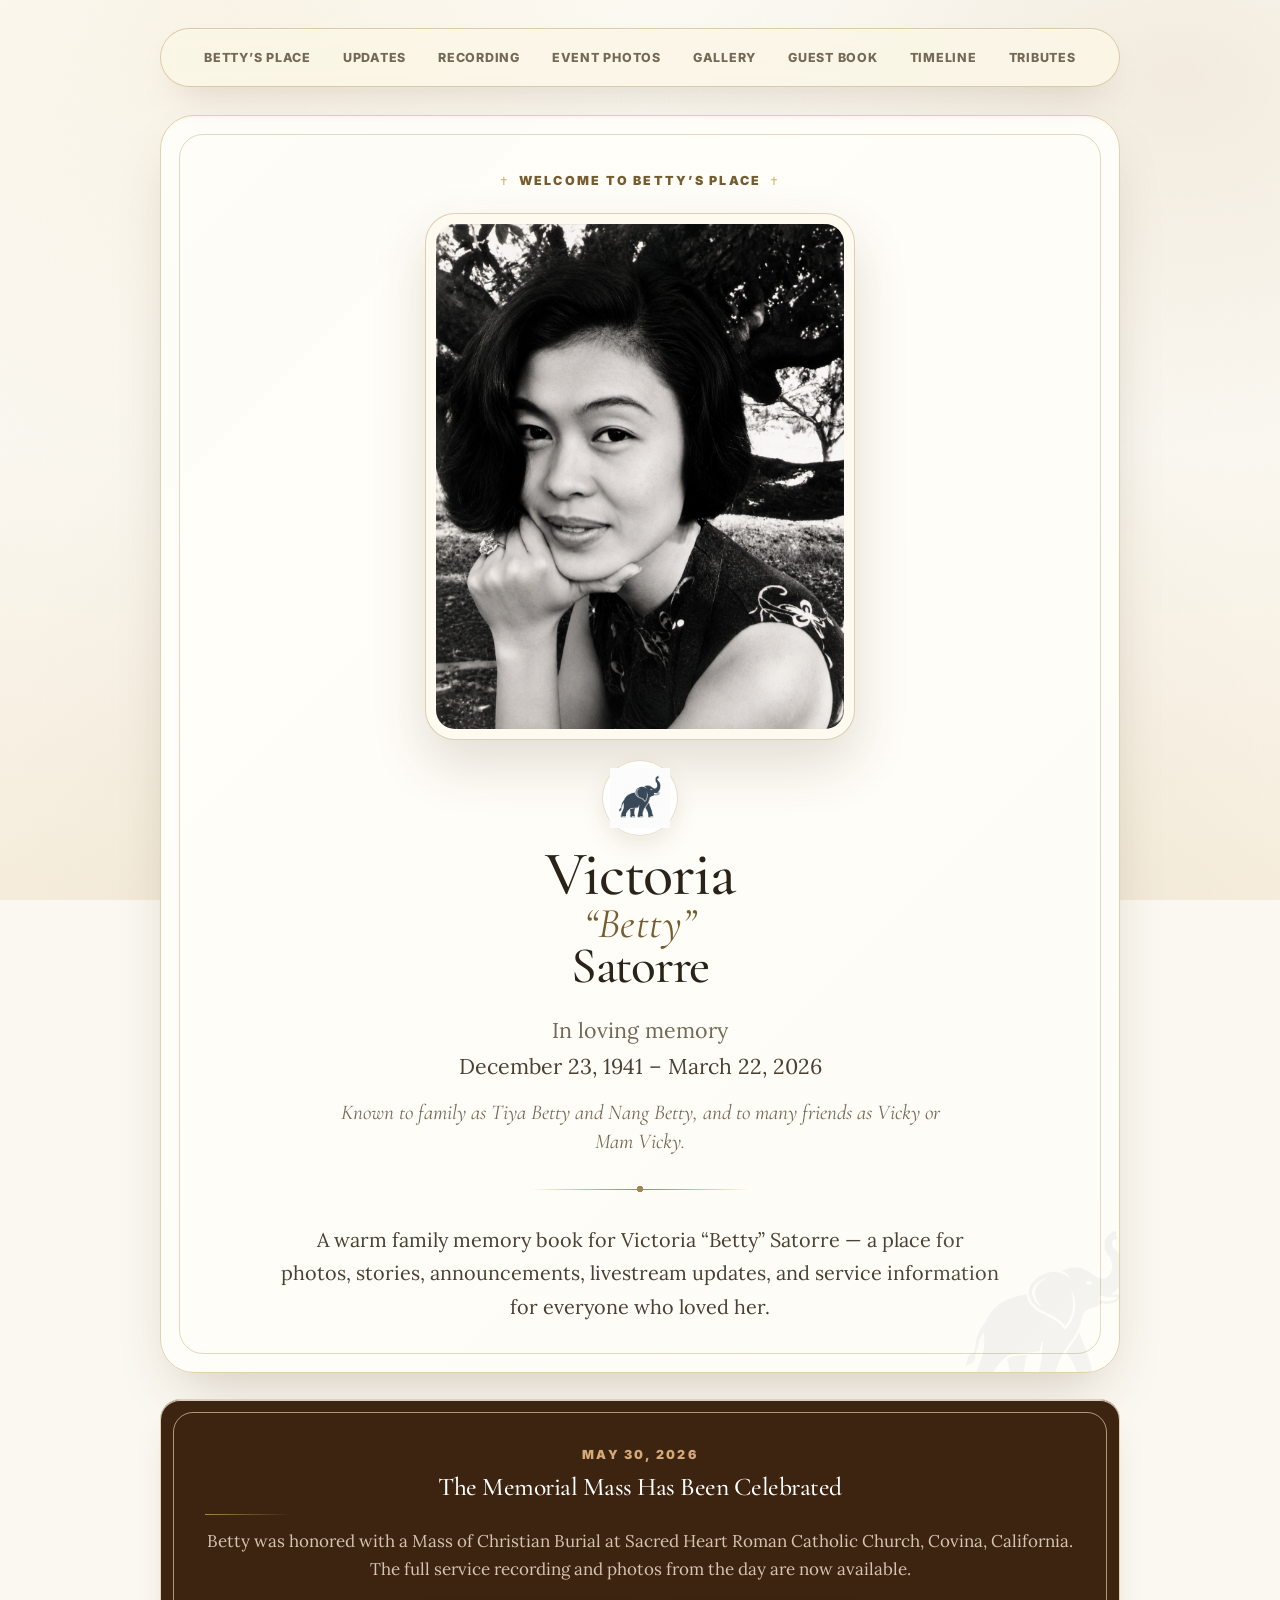
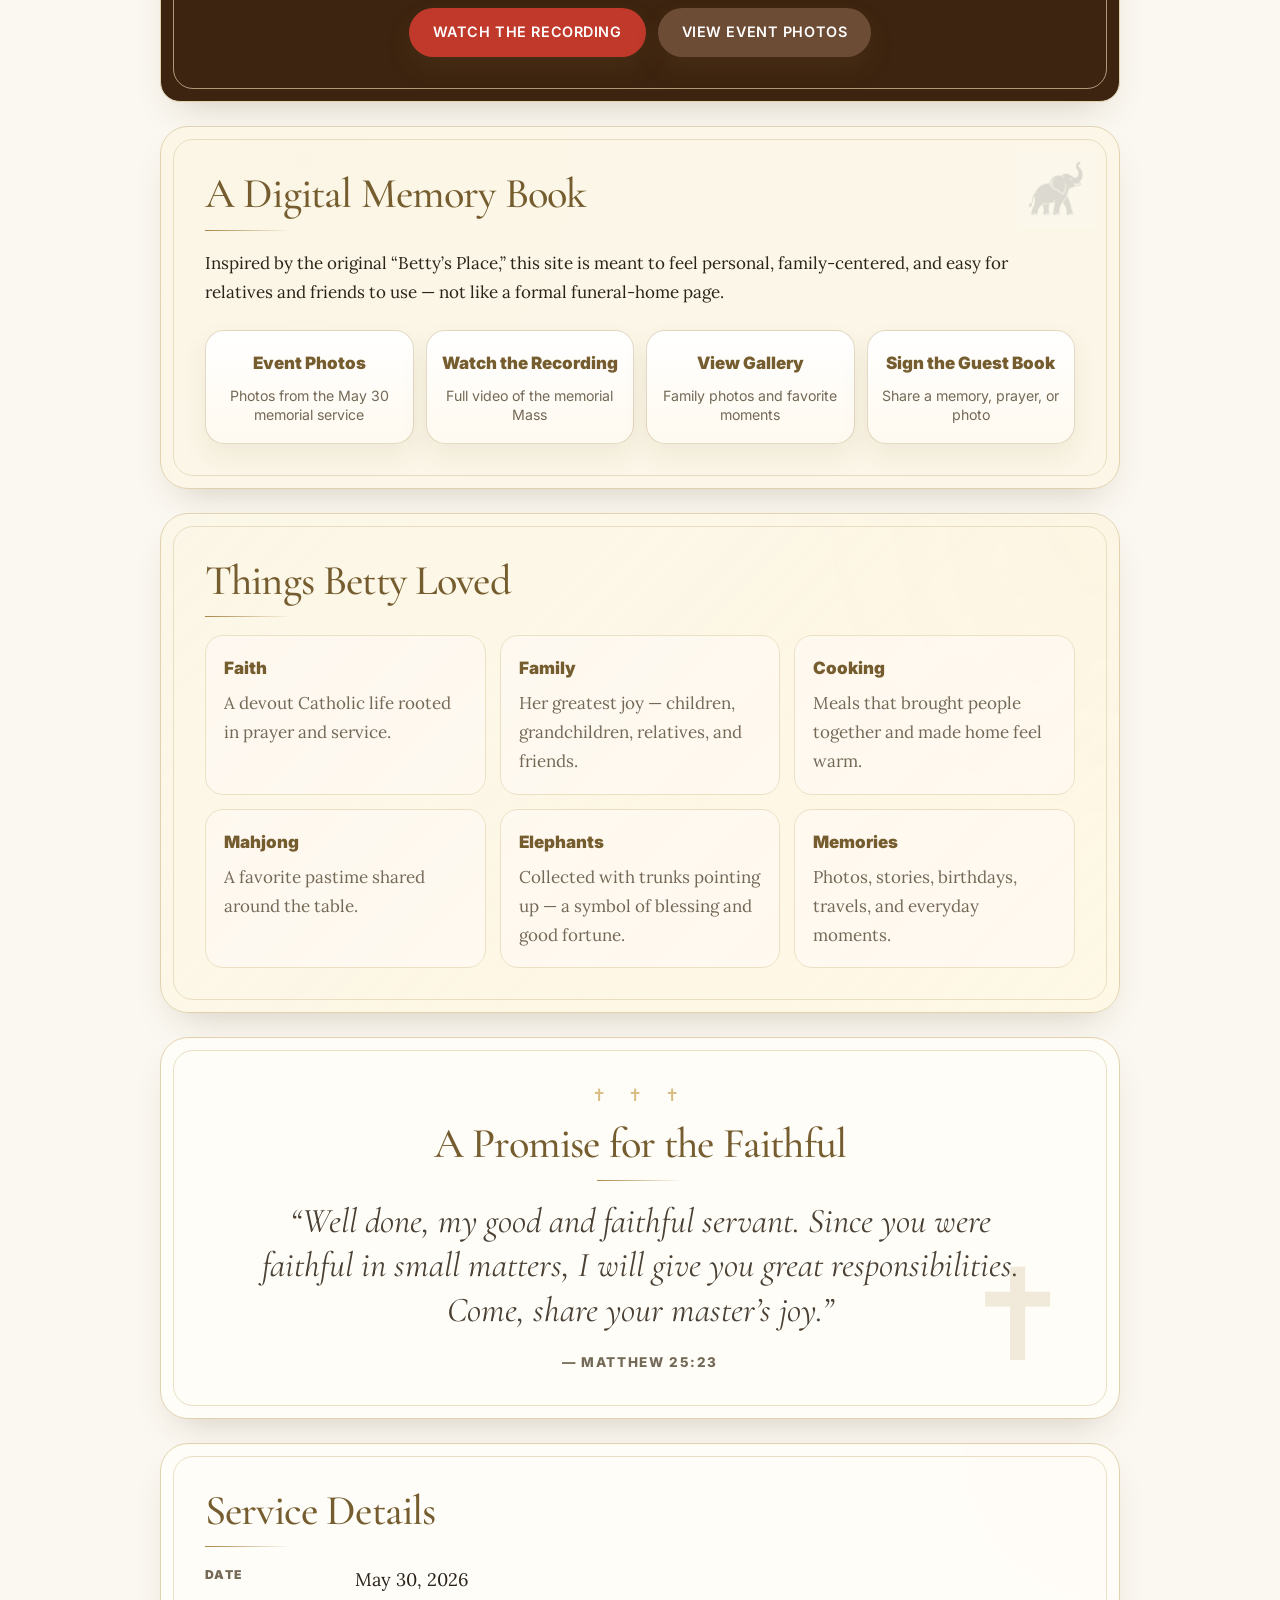
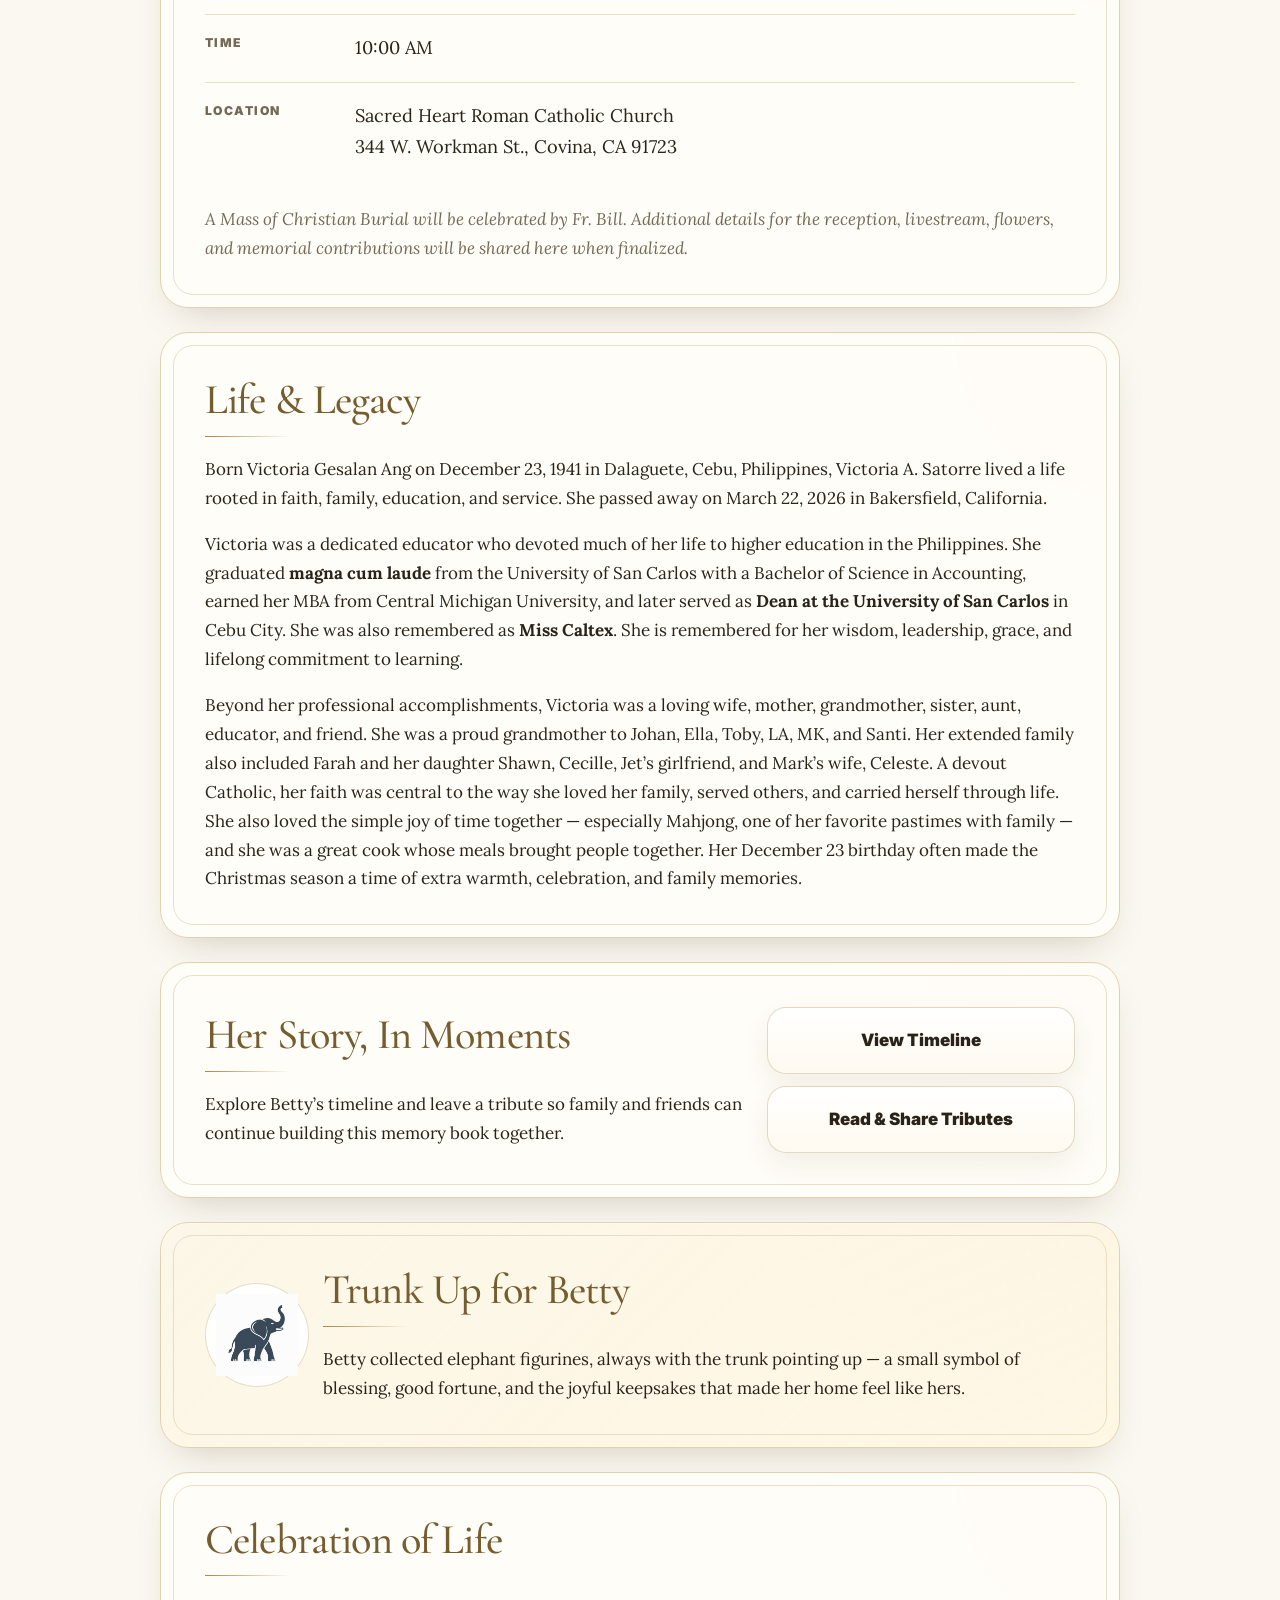
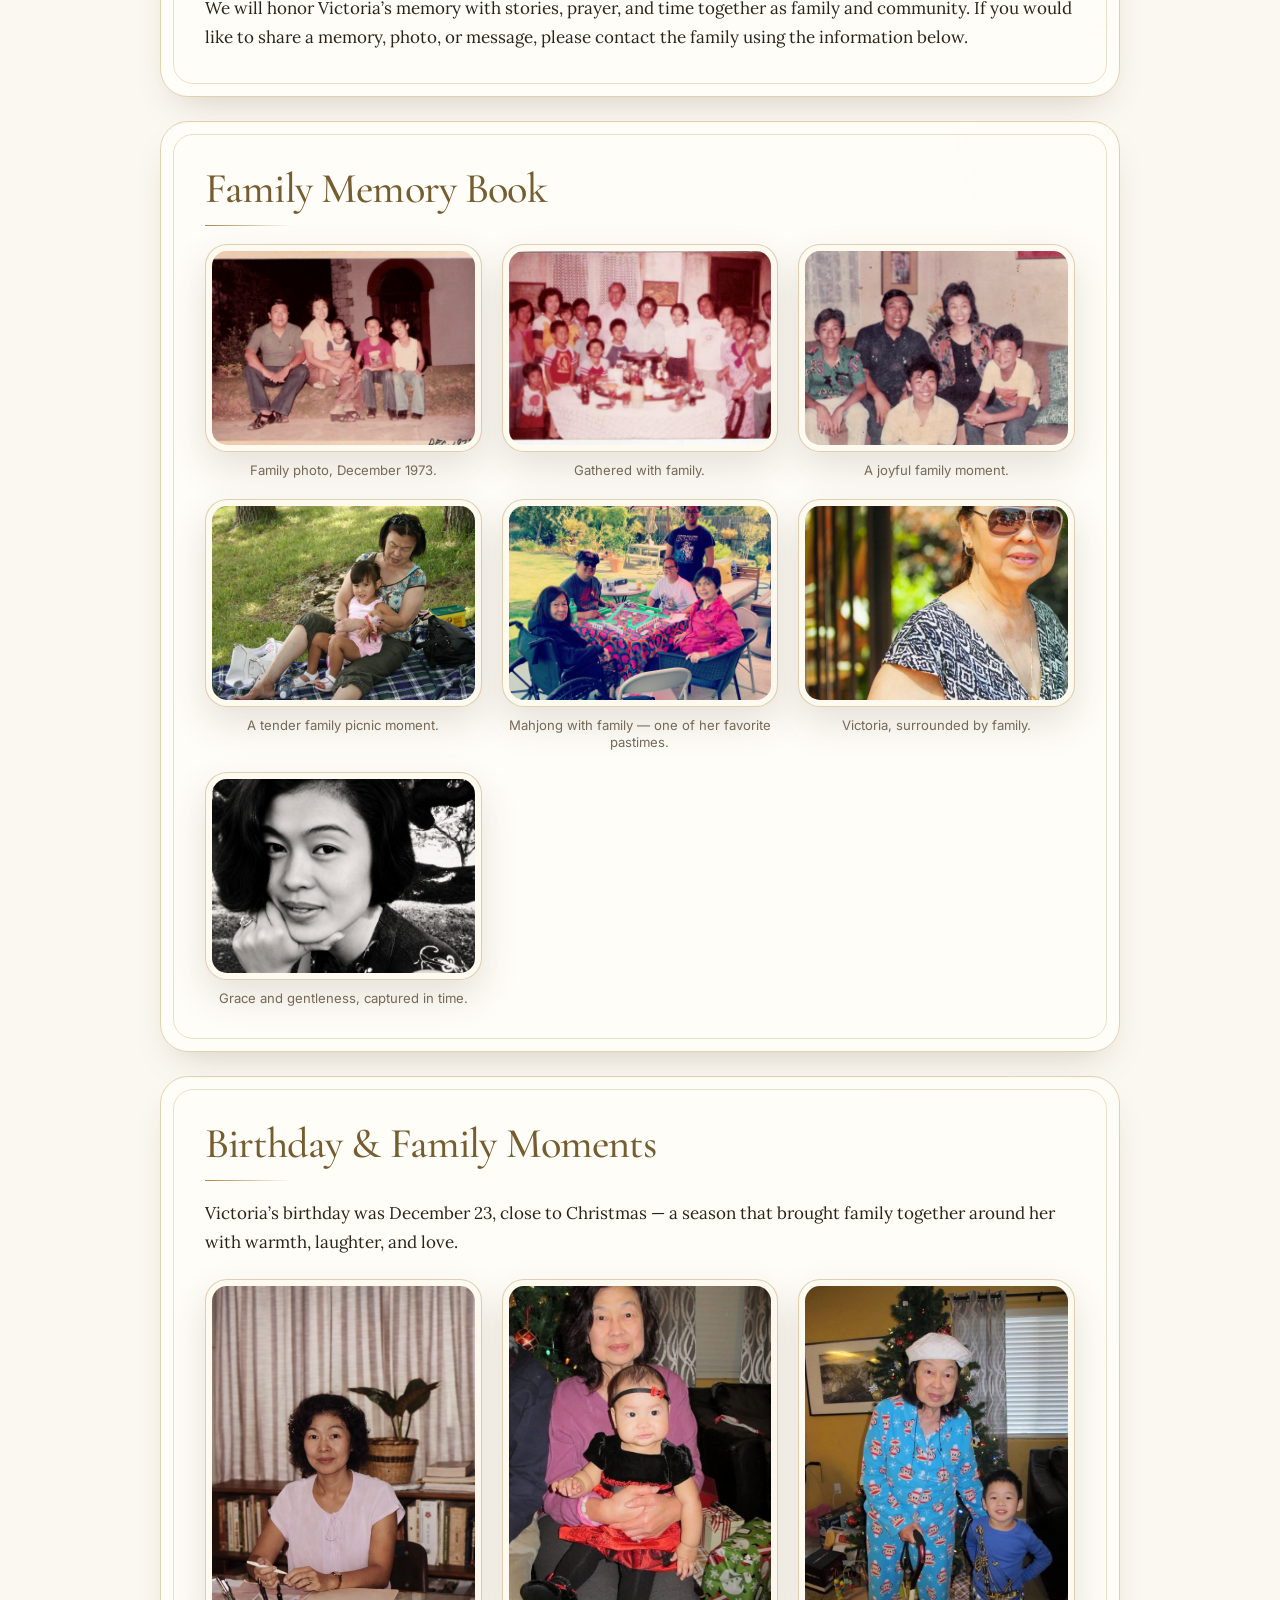
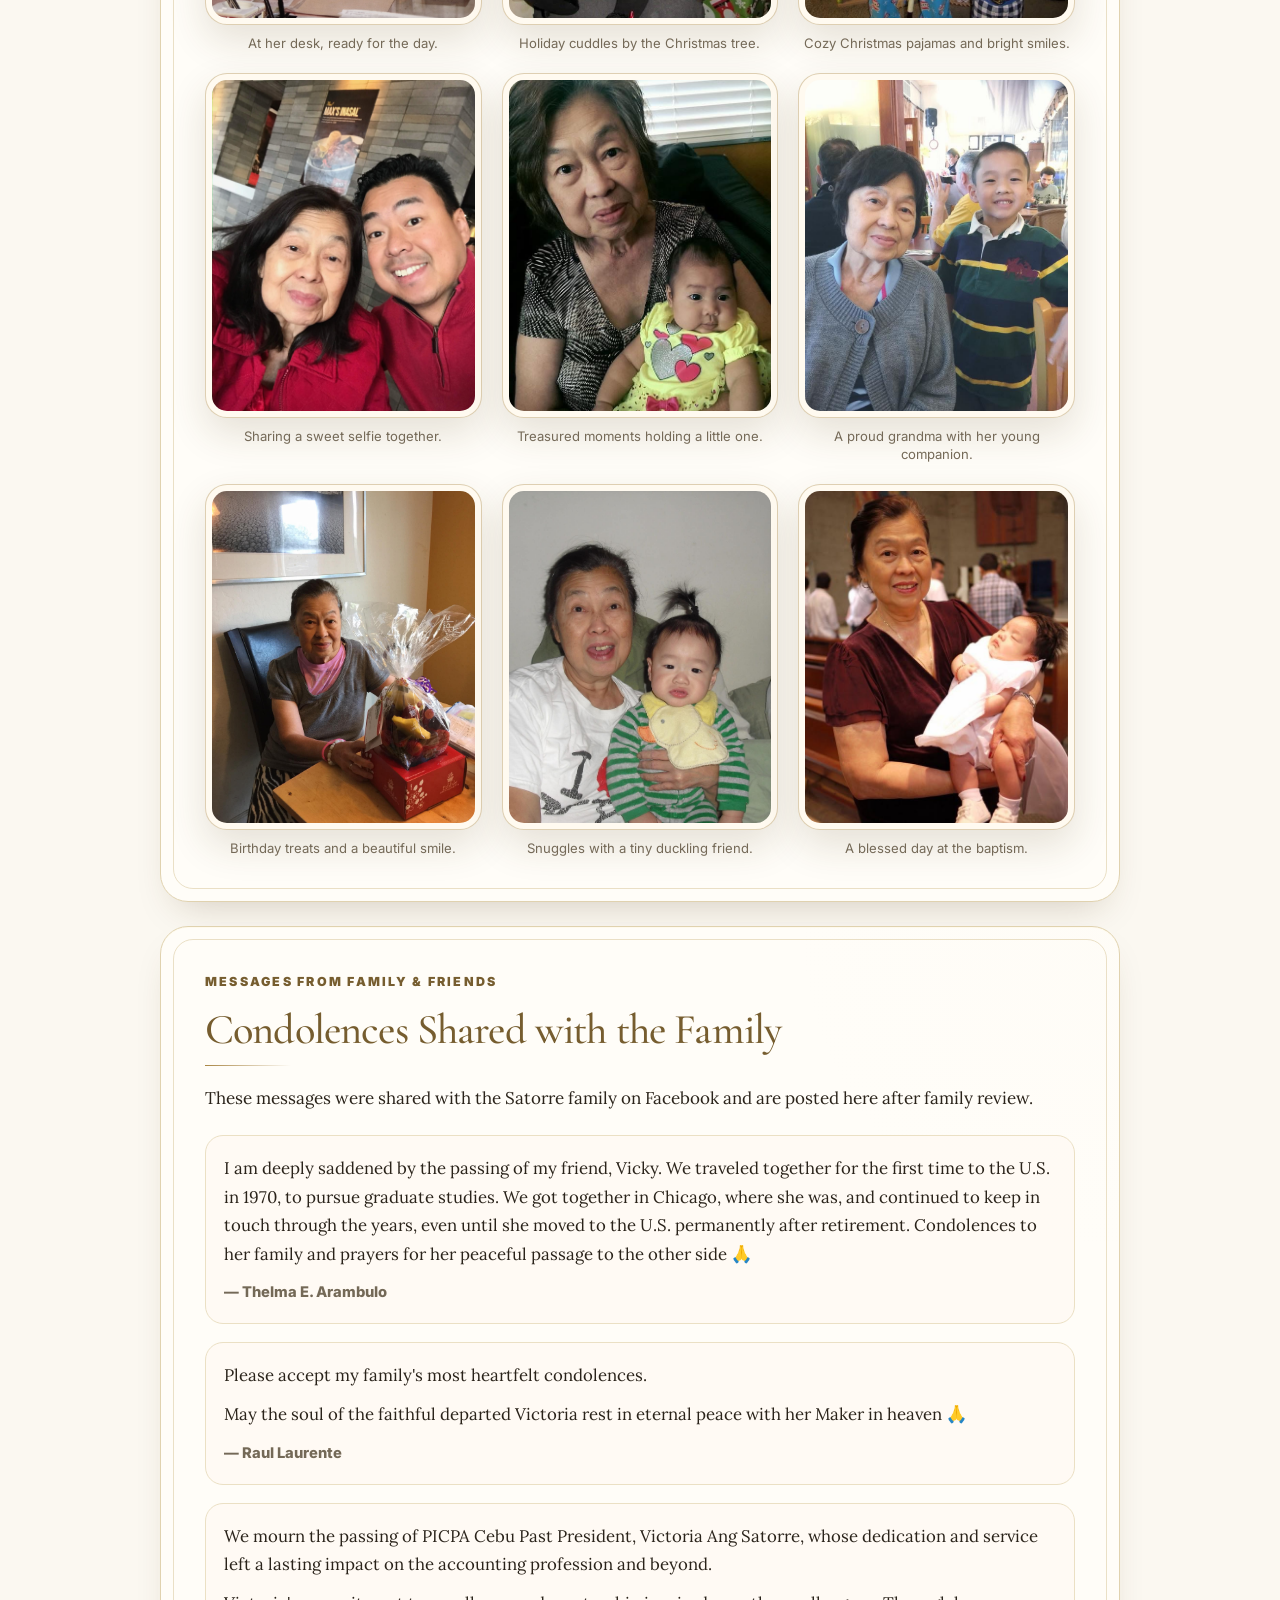
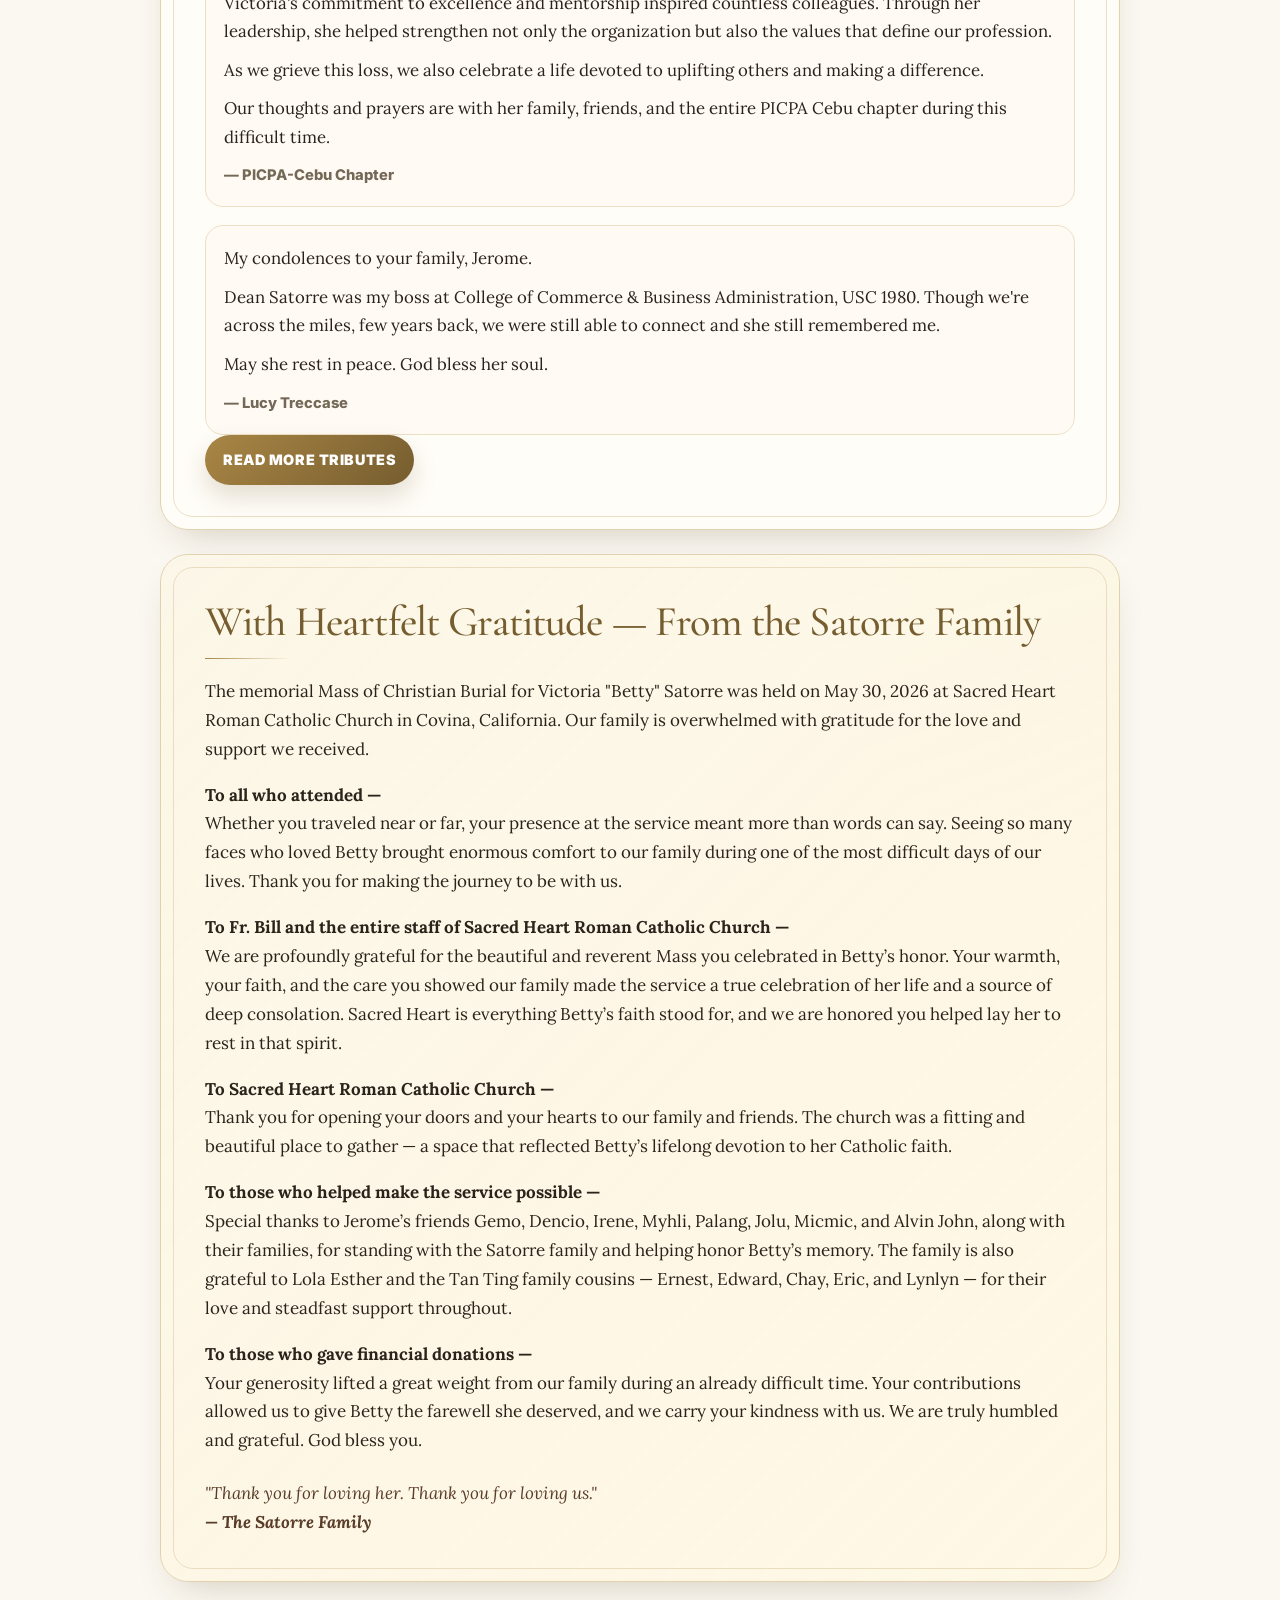
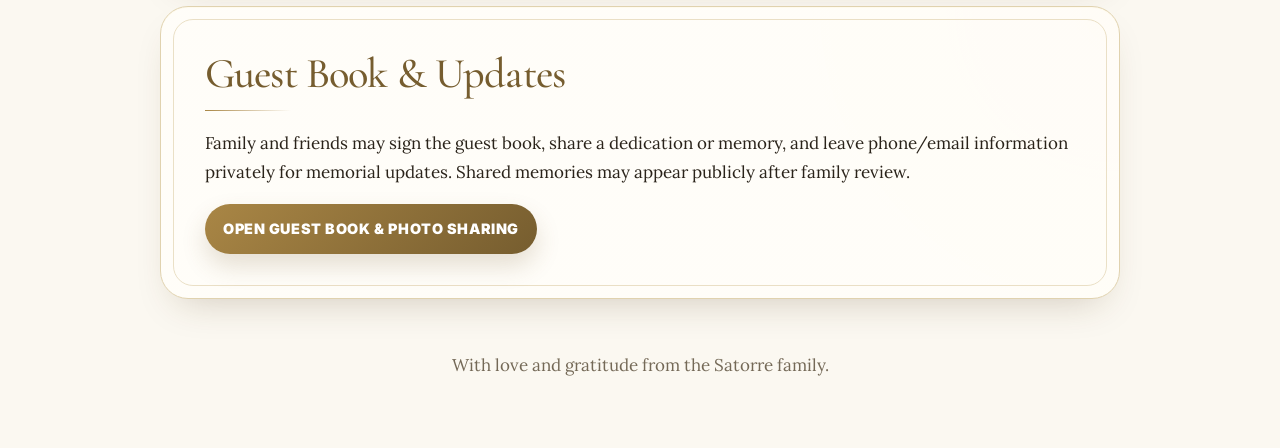
==== commit 2de4335c: "Post-memorial finalization: recording link, event photos, family thank-you - Replace Livestream nav " ====
--- a/index.html
+++ b/index.html
@@ -19,8 +19,8 @@
     <nav class="site-nav" aria-label="Memorial site navigation">
       <a href="index.html">Betty’s Place</a>
       <a href="announcements.html">Updates</a>
-      <a href="livestream.html">Livestream</a>
-      <a href="live.html">Live Updates</a>
+      <a href="livestream.html">Recording</a>
+      <a href="live.html">Event Photos</a>
       <a href="gallery.html">Gallery</a>
       <a href="share.html">Guest Book</a>
       <a href="timeline.html">Timeline</a>
@@ -48,6 +48,19 @@
     </section>
 
 
+    <section class="card" aria-labelledby="memorial-complete" style="background: #3d2410; color: #f5ede3; border-radius: 20px; text-align: center;">
+      <p class="eyebrow" style="color: #d4a97a; margin-bottom: 0.5rem;">May 30, 2026</p>
+      <h2 id="memorial-complete" style="color: #fff; font-size: 1.6rem; margin-bottom: 0.75rem;">The Memorial Mass Has Been Celebrated</h2>
+      <p style="color: #d4c4b0; margin-bottom: 1.5rem;">
+        Betty was honored with a Mass of Christian Burial at Sacred Heart Roman Catholic Church, Covina, California.
+        The full service recording and photos from the day are now available.
+      </p>
+      <div style="display: flex; gap: 12px; justify-content: center; flex-wrap: wrap;">
+        <a class="button-link" href="livestream.html" style="background: #c0392b; color: #fff; text-decoration: none; padding: 12px 24px; border-radius: 999px; font-weight: 600;">Watch the Recording</a>
+        <a class="button-link" href="live.html" style="background: #6d4c35; color: #fff; text-decoration: none; padding: 12px 24px; border-radius: 999px; font-weight: 600;">View Event Photos</a>
+      </div>
+    </section>
+
     <section class="card memory-book" aria-labelledby="memory-book-title">
       <h2 id="memory-book-title">A Digital Memory Book</h2>
       <p>
@@ -56,10 +69,10 @@
         funeral-home page.
       </p>
       <div class="feature-links" aria-label="Quick links">
+        <a href="live.html"><span>Event Photos</span><small>Photos from the May 30 memorial service</small></a>
+        <a href="livestream.html"><span>Watch the Recording</span><small>Full video of the memorial Mass</small></a>
+        <a href="gallery.html"><span>View Gallery</span><small>Family photos and favorite moments</small></a>
         <a href="share.html"><span>Sign the Guest Book</span><small>Share a memory, prayer, or photo</small></a>
-        <a href="gallery.html"><span>View Gallery</span><small>Family photos and favorite moments</small></a>
-        <a href="livestream.html"><span>Livestream</span><small>Live — watch the May 30 service here</small></a>
-        <a href="announcements.html"><span>Updates</span><small>Service and family announcements</small></a>
       </div>
     </section>
 
@@ -289,14 +302,44 @@
     </section>
 
     <section class="card gratitude-card" aria-labelledby="gratitude">
-      <h2 id="gratitude">With Heartfelt Gratitude</h2>
-      <p>
-        The Satorre family is deeply grateful for the kindness, prayers, and generous support
-        offered during this time. Special thanks to Jerome’s friends Gemo, Dencio, Irene,
-        Myhli, Palang, Jolu, Micmic, and Alvin John, along with their families, for standing
-        with the Satorre family and helping honor Betty’s memory. The family is also grateful
-        to Lola Esther and the Tan Ting family cousins — Ernest, Edward, Chay, Eric, and Lynlyn —
-        for their love and support.
+      <h2 id="gratitude">With Heartfelt Gratitude — From the Satorre Family</h2>
+      <p>
+        The memorial Mass of Christian Burial for Victoria "Betty" Satorre was held on
+        May 30, 2026 at Sacred Heart Roman Catholic Church in Covina, California.
+        Our family is overwhelmed with gratitude for the love and support we received.
+      </p>
+
+      <p><strong>To all who attended —</strong><br />
+        Whether you traveled near or far, your presence at the service meant more than words can say.
+        Seeing so many faces who loved Betty brought enormous comfort to our family during
+        one of the most difficult days of our lives. Thank you for making the journey to be with us.</p>
+
+      <p><strong>To Fr. Bill and the entire staff of Sacred Heart Roman Catholic Church —</strong><br />
+        We are profoundly grateful for the beautiful and reverent Mass you celebrated in Betty’s honor.
+        Your warmth, your faith, and the care you showed our family made the service a true
+        celebration of her life and a source of deep consolation. Sacred Heart is everything
+        Betty’s faith stood for, and we are honored you helped lay her to rest in that spirit.</p>
+
+      <p><strong>To Sacred Heart Roman Catholic Church —</strong><br />
+        Thank you for opening your doors and your hearts to our family and friends.
+        The church was a fitting and beautiful place to gather — a space that reflected
+        Betty’s lifelong devotion to her Catholic faith.</p>
+
+      <p><strong>To those who helped make the service possible —</strong><br />
+        Special thanks to Jerome’s friends Gemo, Dencio, Irene, Myhli, Palang, Jolu,
+        Micmic, and Alvin John, along with their families, for standing with the Satorre family
+        and helping honor Betty’s memory. The family is also grateful to Lola Esther and the
+        Tan Ting family cousins — Ernest, Edward, Chay, Eric, and Lynlyn — for their love
+        and steadfast support throughout.</p>
+
+      <p><strong>To those who gave financial donations —</strong><br />
+        Your generosity lifted a great weight from our family during an already difficult time.
+        Your contributions allowed us to give Betty the farewell she deserved, and we carry your
+        kindness with us. We are truly humbled and grateful. God bless you.</p>
+
+      <p style="margin-top:1.5rem; font-style: italic; color: #5a3d28;">
+        "Thank you for loving her. Thank you for loving us."<br />
+        <strong>— The Satorre Family</strong>
       </p>
     </section>
 
